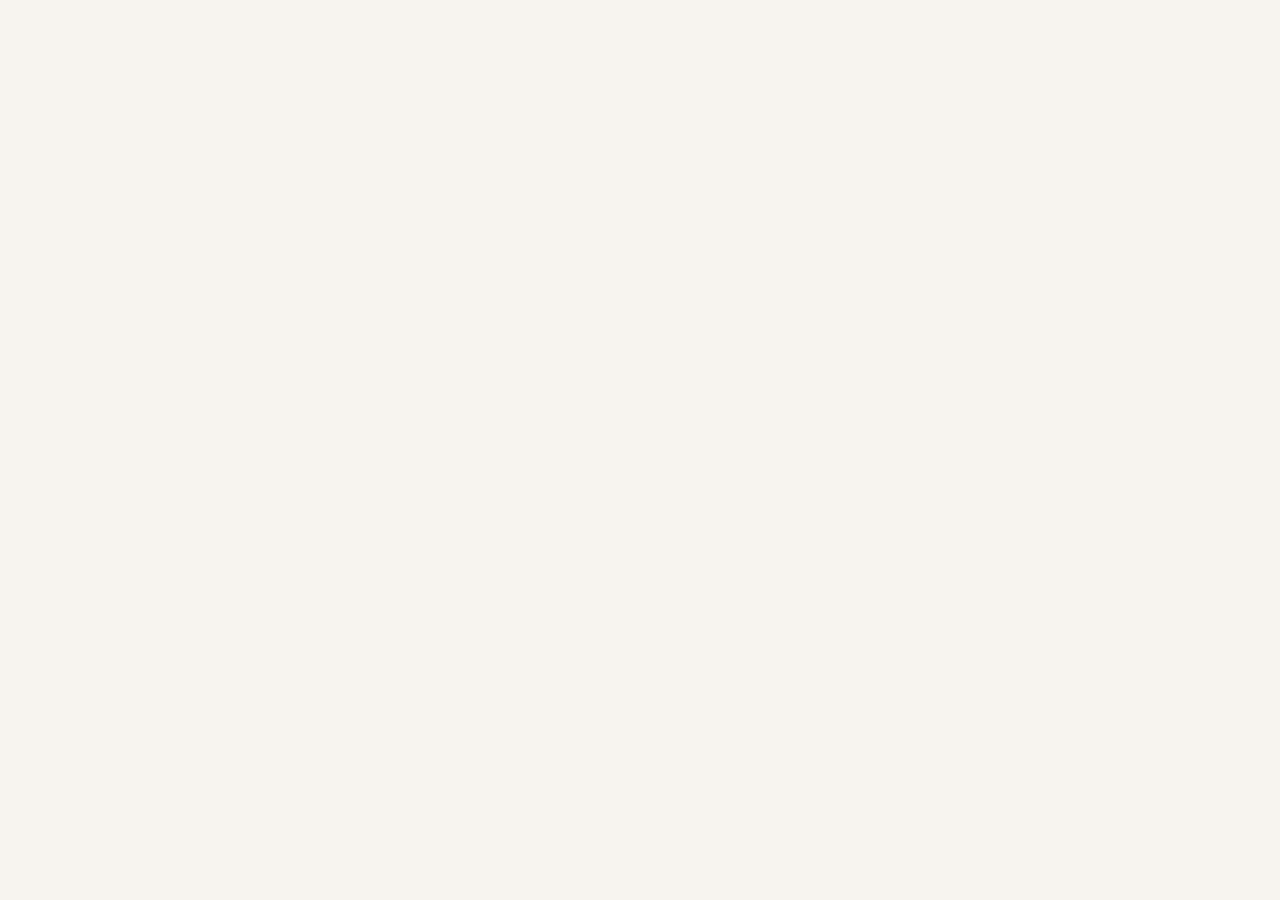
==== index.html @ 65a59cef "Add files via upload" ====
<!DOCTYPE html>
<html lang="en">
<head>
  <meta charset="UTF-8" />
  <meta name="viewport" content="width=device-width, initial-scale=1.0, viewport-fit=cover" />
  <meta name="theme-color" content="#500000" />
  <meta name="mobile-web-app-capable" content="yes" />
  <meta name="apple-mobile-web-app-capable" content="yes" />
  <meta name="apple-mobile-web-app-status-bar-style" content="black-translucent" />
  <meta name="apple-mobile-web-app-title" content="CFB Pickems" />
  <meta name="description" content="Private college football pick'em league tracker" />
  <title>CFB Pickems</title>
  <!-- Stop browsers from serving a stale HTML shell from disk cache. -->
  <meta http-equiv="Cache-Control" content="no-cache, no-store, must-revalidate" />
  <meta http-equiv="Pragma" content="no-cache" />
  <meta http-equiv="Expires" content="0" />
  <link rel="manifest" href="manifest.json" />
  <link rel="apple-touch-icon" href="icons/icon-192.png" />
  <link rel="icon" type="image/svg+xml" href="favicon.svg" />
  <link rel="icon" type="image/x-icon" href="favicon.ico" />
  <link rel="stylesheet" href="css/styles.css?v=15-3" />
  <style>
    /* v14.1: Hide app shell until JS is ready so users don't see a flash of the
       maroon header before the PIN gate / dashboard renders. JS removes the
       `cfbp-booting` class on body once layout is decided. */
    body.cfbp-booting .page-wrapper { visibility: hidden; }
  </style>
</head>
<body class="cfbp-booting">

<!-- Inline theme bootstrap — runs before the module loads so users on a non-default
     theme don't see a flash of the Aggie palette. Reads settings.theme directly. -->
<script>
  (function () {
    try {
      var s = JSON.parse(localStorage.getItem('cfbp_settings') || '{}');
      var key = (s && s.theme) || 'aggie';
      document.body.classList.add('theme-' + key);
    } catch (e) { /* fall back to default styles */ }
  })();
</script>

<div class="page-wrapper">

  <header class="app-header">
    <div class="app-header-inner">
      <div class="app-logo">
        <div class="app-logo-icon">🏈</div>
        <div class="app-logo-text">CFB <span>Pickems</span></div>
      </div>
      <div class="header-right">
        <span id="sync-badge" class="sync-badge"></span>
        <div id="tz-toggle" class="tz-toggle"></div>
        <div id="theme-toggle" class="theme-toggle-slot"></div>
        <div class="header-meta" id="header-meta"><strong>Loading…</strong></div>
      </div>
    </div>
  </header>

  <main class="main-content">
    <!-- Default tab is DASHBOARD (per Phase I requirements UN-27).
         Other sections are inactive until navigated. -->
    <section class="page-section" id="page-picks">
      <div class="loading-state"><div class="spinner"></div><p>Loading…</p></div>
    </section>
    <section class="page-section active" id="page-dashboard">
      <div class="loading-state"><div class="spinner"></div><p>Loading…</p></div>
    </section>
    <section class="page-section" id="page-leaderboard">
      <div class="loading-state"><div class="spinner"></div><p>Loading…</p></div>
    </section>
    <section class="page-section" id="page-commissioner">
      <div class="loading-state"><div class="spinner"></div><p>Loading…</p></div>
    </section>
    <section class="page-section" id="page-rules">
      <div class="loading-state"><div class="spinner"></div><p>Loading…</p></div>
    </section>
  </main>

  <nav class="bottom-nav">
    <button class="nav-item" data-tab="picks">
      <span class="nav-icon">🏈</span><span>Picks</span>
    </button>
    <button class="nav-item active" data-tab="dashboard">
      <span class="nav-icon">📊</span><span>Dashboard</span>
    </button>
    <button class="nav-item" data-tab="leaderboard">
      <span class="nav-icon">🏆</span><span>Standings</span>
    </button>
    <button class="nav-item" data-tab="rules">
      <span class="nav-icon">📋</span><span>Rules</span>
    </button>
    <button class="nav-item" data-tab="commissioner">
      <span class="nav-icon">⚙️</span><span>Comm.</span>
    </button>
  </nav>

</div>

<div id="toast-container"></div>

<!-- Cache-bust the main entry script so a stale browser cache can't serve v9 app.js. -->
<script type="module" src="js/app.js?v=15-3"></script>
<script>
  // Service worker registration + auto-update.
  // When a new SW takes over (e.g. v10 replacing v9), force a one-time reload
  // so the user sees the new code instead of the cached v9 shell.
  if ('serviceWorker' in navigator) {
    window.addEventListener('load', () => {
      navigator.serviceWorker.register('service-worker.js?v=15-3')
        .then(reg => {
          console.log('[SW] registered:', reg.scope);
          // If there's already a waiting worker, tell it to activate now.
          if (reg.waiting) reg.waiting.postMessage({ type: 'SKIP_WAITING' });
          // Watch for new installations and tell them to take over.
          reg.addEventListener('updatefound', () => {
            const newSW = reg.installing;
            if (!newSW) return;
            newSW.addEventListener('statechange', () => {
              if (newSW.state === 'installed' && navigator.serviceWorker.controller) {
                newSW.postMessage({ type: 'SKIP_WAITING' });
              }
            });
          });
        })
        .catch(e => console.warn('[SW] failed', e));

      // When a new SW takes control mid-session, reload exactly once.
      let reloaded = false;
      navigator.serviceWorker.addEventListener('controllerchange', () => {
        if (reloaded) return;
        reloaded = true;
        window.location.reload();
      });
    });
  }
</script>
</body>
</html>
---- css/styles.css ----
/* CFB Pickems — Aggie Maroon v5 · Oswald + Inter */
@import url('https://fonts.googleapis.com/css2?family=Oswald:wght@400;500;600;700&family=Inter:wght@300;400;500;600;700&display=swap');

:root {
  --maroon:#500000;--maroon-mid:#6B0000;--maroon-light:#8C1515;
  --maroon-pale:#FAF0F0;--maroon-tint:#F3E0E0;
  --gold:#C09B3A;--gold-light:#E8C96A;--gold-pale:#FDF8EC;
  --bg:#F7F4EF;--bg-card:#FFFFFF;--bg-card-alt:#FAFAF8;--bg-input:#F5F2EE;
  --border:#E4DDD5;--border-strong:#CCC0B0;
  --text-primary:#1C1410;--text-secondary:#5C4E43;--text-muted:#9A8A7A;
  --win:#1A7A3F;--win-bg:#EBF7F0;
  --loss:#B91C1C;--loss-bg:#FEF2F2;
  --nd:#7A6A5A;--nd-bg:#F5F0EA;
  --push:#C09B3A;--push-bg:#FDF8EC;
  --live:#DC2626;--live-bg:#FEF2F2;
  --nav-height:60px;--card-radius:14px;--btn-radius:10px;
  --gap:12px;--page-pad:16px;--max-width:740px;
  --shadow-card:0 1px 4px rgba(80,0,0,.05),0 4px 16px rgba(80,0,0,.06);
  --shadow-btn:0 2px 8px rgba(80,0,0,.18);--transition:.16s ease;
}

/* ── v13: Per-player THEMES ──────────────────────────────────────────────────
   Each theme overrides only the brand color variables. Fonts, layout,
   win/loss/live semantics stay constant so the app reads the same everywhere.
   Themes are applied by adding `theme-<key>` to <body>. Default (no class) =
   the Aggie Maroon palette above. */

body.theme-aggie { /* explicit no-op — same as default */ }

body.theme-sooner {
  --maroon:#841617;--maroon-mid:#9C1F20;--maroon-light:#B83A3B;
  --maroon-pale:#FDF1F1;--maroon-tint:#F5DCDC;
  --gold:#FDF9D8;--gold-light:#FFFCE6;--gold-pale:#FFFEF5;
  --shadow-card:0 1px 4px rgba(132,22,23,.05),0 4px 16px rgba(132,22,23,.06);
  --shadow-btn:0 2px 8px rgba(132,22,23,.18);
}
body.theme-trojan {
  --maroon:#990000;--maroon-mid:#B30000;--maroon-light:#D62828;
  --maroon-pale:#FDEFEF;--maroon-tint:#F8D8D8;
  --gold:#FFCC00;--gold-light:#FFDB4D;--gold-pale:#FFF7D6;
  --shadow-card:0 1px 4px rgba(153,0,0,.05),0 4px 16px rgba(153,0,0,.06);
  --shadow-btn:0 2px 8px rgba(153,0,0,.18);
}
body.theme-irish {
  --maroon:#0C2340;--maroon-mid:#163255;--maroon-light:#23477A;
  --maroon-pale:#EEF2F8;--maroon-tint:#D8E2F0;
  --gold:#C99700;--gold-light:#E0B12E;--gold-pale:#FBF3D8;
  --shadow-card:0 1px 4px rgba(12,35,64,.06),0 4px 16px rgba(12,35,64,.08);
  --shadow-btn:0 2px 8px rgba(12,35,64,.22);
}
body.theme-boilermaker {
  --maroon:#1C1410;--maroon-mid:#2A1F18;--maroon-light:#3F2F22;
  --maroon-pale:#F3EFEA;--maroon-tint:#E0D6CB;
  --gold:#CEB888;--gold-light:#E0CFA8;--gold-pale:#F8F2E2;
  --shadow-card:0 1px 4px rgba(28,20,16,.07),0 4px 16px rgba(28,20,16,.09);
  --shadow-btn:0 2px 8px rgba(28,20,16,.22);
}
body.theme-razorback {
  --maroon:#9D2235;--maroon-mid:#B22842;--maroon-light:#C84057;
  --maroon-pale:#FDEFF1;--maroon-tint:#F6D6DC;
  --gold:#FFFFFF;--gold-light:#F5F5F5;--gold-pale:#FAFAFA;
  --shadow-card:0 1px 4px rgba(157,34,53,.05),0 4px 16px rgba(157,34,53,.07);
  --shadow-btn:0 2px 8px rgba(157,34,53,.2);
}
body.theme-neutral {
  --maroon:#334155;--maroon-mid:#475569;--maroon-light:#64748B;
  --maroon-pale:#F1F5F9;--maroon-tint:#E2E8F0;
  --gold:#0891B2;--gold-light:#22D3EE;--gold-pale:#ECFEFF;
  --bg:#F8FAFC;--bg-card:#FFFFFF;--bg-card-alt:#F1F5F9;--bg-input:#F1F5F9;
  --border:#E2E8F0;--border-strong:#CBD5E1;
  --shadow-card:0 1px 4px rgba(51,65,85,.05),0 4px 16px rgba(51,65,85,.07);
  --shadow-btn:0 2px 8px rgba(51,65,85,.2);
}
*,*::before,*::after{box-sizing:border-box;margin:0;padding:0}
html{height:100%;font-size:16px;-webkit-text-size-adjust:100%;scroll-behavior:smooth}
body{min-height:100%;background:var(--bg);color:var(--text-primary);font-family:'Inter',system-ui,sans-serif;font-size:15px;line-height:1.55;-webkit-font-smoothing:antialiased;overflow-x:hidden}
h1,h2,h3,h4,.font-display{font-family:'Oswald',sans-serif;font-weight:600;letter-spacing:.02em;line-height:1.2}
h1{font-size:2rem}h2{font-size:1.4rem}h3{font-size:1.1rem}
h4{font-size:.9rem;text-transform:uppercase;letter-spacing:.08em}
.text-maroon{color:var(--maroon)}.text-muted{color:var(--text-muted);font-size:.85rem}
.text-secondary{color:var(--text-secondary)}.text-sm{font-size:.875rem}
.text-xs{font-size:.75rem}.text-center{text-align:center}.ml-sm{margin-left:6px}
.page-wrapper{min-height:100vh;display:flex;flex-direction:column}
.main-content{flex:1;max-width:var(--max-width);margin:0 auto;width:100%;padding:0 var(--page-pad) calc(var(--nav-height)+20px)}
.page-section{display:none}.page-section.active{display:block}
.section-header{padding:20px 0 12px;border-bottom:2px solid var(--maroon-tint);margin-bottom:16px}
.section-header h2{color:var(--maroon)}.section-header .subtitle{color:var(--text-muted);font-size:.875rem;margin-top:2px}
/* Header */
.app-header{background:var(--maroon);border-bottom:3px solid var(--gold);position:sticky;top:0;z-index:100;box-shadow:0 2px 12px rgba(80,0,0,.25)}
.app-header-inner{max-width:var(--max-width);margin:0 auto;padding:12px var(--page-pad);display:flex;align-items:center;justify-content:space-between;gap:12px}
.app-logo{display:flex;align-items:center;gap:10px}
.app-logo-icon{width:36px;height:36px;background:var(--gold);border-radius:8px;display:flex;align-items:center;justify-content:center;font-size:20px}
.app-logo-text{font-family:'Oswald',sans-serif;font-size:1.3rem;font-weight:700;color:#fff;letter-spacing:.06em}
.app-logo-text span{color:var(--gold-light)}
.header-meta{text-align:right;font-size:.75rem;color:rgba(255,255,255,.75);line-height:1.4}
.header-meta strong{color:#fff;display:block;font-size:.82rem;font-family:'Oswald',sans-serif}
/* Nav */
.bottom-nav{position:fixed;bottom:0;left:0;right:0;height:var(--nav-height);background:#fff;border-top:1px solid var(--border);display:flex;z-index:100;box-shadow:0 -2px 12px rgba(0,0,0,.06);padding-bottom:env(safe-area-inset-bottom,0px)}
.nav-item{flex:1;display:flex;flex-direction:column;align-items:center;justify-content:center;gap:3px;cursor:pointer;color:var(--text-muted);font-size:.62rem;font-family:'Inter',sans-serif;font-weight:600;letter-spacing:.04em;text-transform:uppercase;transition:color var(--transition);border:none;background:none;padding:6px 4px;min-height:44px;-webkit-tap-highlight-color:transparent}
.nav-item .nav-icon{font-size:1.25rem;line-height:1}
.nav-item.active,.nav-item:active{color:var(--maroon)}
/* Cards */
.card{background:var(--bg-card);border:1px solid var(--border);border-radius:var(--card-radius);padding:16px;box-shadow:var(--shadow-card)}
.card+.card{margin-top:var(--gap)}
.card-header{display:flex;align-items:center;justify-content:space-between;margin-bottom:12px}
.card-title{font-family:'Oswald',sans-serif;font-size:.8rem;font-weight:600;text-transform:uppercase;letter-spacing:.08em;color:var(--text-muted)}
/* Game card */
.game-card{background:var(--bg-card);border:1px solid var(--border);border-radius:var(--card-radius);overflow:hidden;margin-bottom:var(--gap);box-shadow:var(--shadow-card)}
.game-card.alma-mater{border-color:var(--maroon-light)}
.game-card.alma-mater .game-card-header{background:var(--maroon-pale)}
.game-card-header{display:flex;align-items:center;justify-content:space-between;padding:8px 14px;background:var(--bg-card-alt);border-bottom:1px solid var(--border)}
.game-card-body{padding:14px}
.time-window-label{font-family:'Oswald',sans-serif;font-size:.75rem;font-weight:600;text-transform:uppercase;letter-spacing:.08em;color:var(--text-muted);margin:16px 0 8px}
/* Matchup */
.matchup{display:grid;grid-template-columns:1fr auto 1fr;align-items:center;gap:12px;margin-bottom:10px}
/* Center team names so the @ separator is the visual anchor — easier to tap
   on mobile, and looks balanced. Previously names hugged the outer edges
   which felt off-center and could push longer names to ellipsis. */
.team{display:flex;flex-direction:column;gap:2px;text-align:center;min-width:0}
.team-rank{font-size:.7rem;color:var(--gold);font-weight:700;font-family:'Oswald',sans-serif}
.team-name{font-family:'Oswald',sans-serif;font-size:1.05rem;font-weight:600;color:var(--text-primary);line-height:1.2}
.team-conf{font-size:.7rem;color:var(--text-muted)}
.vs-divider{font-family:'Oswald',sans-serif;font-size:.85rem;color:var(--text-muted);font-weight:500}
.spread-row{display:flex;align-items:center;justify-content:center;gap:8px;font-size:.8rem;border-top:1px solid var(--border);padding-top:10px}
.spread-badge{background:var(--maroon-pale);color:var(--maroon);font-weight:700;font-family:'Oswald',sans-serif;font-size:.85rem;padding:2px 10px;border-radius:20px;border:1px solid var(--maroon-tint)}
.spread-badge-sm{background:var(--maroon-pale);color:var(--maroon);font-size:.7rem;font-weight:700;font-family:'Oswald',sans-serif;padding:1px 7px;border-radius:20px;border:1px solid var(--maroon-tint);white-space:nowrap}
.alma-mater-badge{font-size:.7rem;font-weight:600;color:var(--maroon);background:var(--maroon-tint);padding:2px 8px;border-radius:20px;border:1px solid rgba(80,0,0,.2)}
.ats-row{display:flex;gap:16px;justify-content:center;font-size:.78rem;padding:6px 0;border-top:1px dashed var(--border);margin-top:6px}
.live-score{display:grid;grid-template-columns:1fr auto 1fr;align-items:center;text-align:center;padding:8px 0;border-top:1px solid var(--border);margin-top:8px}
.score-num{font-family:'Oswald',sans-serif;font-size:1.5rem;font-weight:700;color:var(--text-primary)}
.score-leading{color:var(--maroon)}
.score-status{font-size:.72rem;color:var(--live);font-weight:700;animation:pulse 1.5s infinite}
@keyframes pulse{0%,100%{opacity:1}50%{opacity:.5}}
/* Time chips */
.time-chip{display:inline-flex;align-items:center;gap:4px;font-size:.7rem;font-weight:600;font-family:'Oswald',sans-serif;padding:2px 8px;border-radius:20px;text-transform:uppercase;letter-spacing:.04em}
.time-morning{background:#FEF9EC;color:#9A6B00;border:1px solid #F0DC8A}
.time-afternoon{background:#FEF3EC;color:#9A4A00;border:1px solid #F0C09A}
.time-evening{background:#EEF0FE;color:#3A4A9A;border:1px solid #AABAF0}
.time-late{background:#F4EEFE;color:#6A3A9A;border:1px solid #CAABF0}
/* Data source mode badges */
.source-mode-badge{display:inline-flex;align-items:center;font-size:.65rem;font-weight:700;padding:2px 7px;border-radius:20px;font-family:'Oswald',sans-serif;text-transform:uppercase;letter-spacing:.04em;margin-left:4px}
.mode-demo{background:#F4EEFE;color:#6A3A9A;border:1px solid #CAABF0}
.mode-espn_live{background:var(--win-bg);color:var(--win);border:1px solid rgba(26,122,63,.3)}
.mode-espn_historical{background:#EEF0FE;color:#3A4A9A;border:1px solid #AABAF0}
.mode-manual{background:var(--bg-input);color:var(--text-muted);border:1px solid var(--border)}
/* Data quality badges */
.dq-badge{display:inline-flex;align-items:center;font-size:.65rem;font-weight:600;padding:1px 6px;border-radius:20px;font-family:'Oswald',sans-serif}
.dq-espn-live{background:var(--win-bg);color:var(--win);border:1px solid rgba(26,122,63,.3)}
.dq-espn-hist{background:#EEF0FE;color:#3A4A9A;border:1px solid #AABAF0}
.dq-demo{background:#F4EEFE;color:#6A3A9A;border:1px solid #CAABF0}
.dq-partial{background:var(--push-bg);color:var(--push);border:1px solid rgba(192,155,58,.3)}
.dq-unavailable{background:var(--loss-bg);color:var(--loss);border:1px solid rgba(185,28,28,.3)}
/* Pick buttons */
.pick-buttons{display:grid;grid-template-columns:1fr 1fr;gap:8px;margin-top:12px}
.pick-btn{padding:14px 10px;border-radius:var(--btn-radius);border:2px solid var(--border);background:var(--bg-card-alt);color:var(--text-secondary);font-family:'Oswald',sans-serif;font-size:.92rem;font-weight:600;cursor:pointer;transition:all var(--transition);text-align:center;line-height:1.25;min-height:56px;-webkit-tap-highlight-color:transparent;word-break:break-word}
.pick-btn:active:not(:disabled){transform:scale(.97)}
.pick-btn.selected{border-color:var(--maroon);background:var(--maroon-pale);color:var(--maroon)}
.pick-btn.locked-win{border-color:var(--win);background:var(--win-bg);color:var(--win)}
.pick-btn.locked-loss{border-color:var(--loss);background:var(--loss-bg);color:var(--loss)}
.pick-btn.locked-nd{border-color:var(--nd);background:var(--nd-bg);color:var(--nd)}
.pick-btn:disabled{cursor:not-allowed;opacity:.55}
/* Buttons */
.btn{display:inline-flex;align-items:center;justify-content:center;gap:6px;padding:11px 20px;border-radius:var(--btn-radius);border:none;font-family:'Oswald',sans-serif;font-size:1rem;font-weight:600;letter-spacing:.03em;cursor:pointer;transition:all var(--transition);min-height:46px;-webkit-tap-highlight-color:transparent;text-transform:uppercase}
.btn:active:not(:disabled){transform:scale(.97)}.btn:disabled{opacity:.5;cursor:not-allowed}
.btn-primary{background:var(--maroon);color:#fff;box-shadow:var(--shadow-btn)}.btn-primary:hover{background:var(--maroon-mid)}
.btn-secondary{background:var(--bg-input);color:var(--text-secondary);border:1px solid var(--border)}.btn-secondary:hover{background:var(--border)}
.btn-danger{background:var(--loss-bg);color:var(--loss);border:1px solid rgba(185,28,28,.25)}
.btn-ghost{background:transparent;color:var(--text-secondary);border:1px solid var(--border)}.btn-ghost:hover{border-color:var(--maroon);color:var(--maroon)}
.btn-win{background:var(--win-bg);color:var(--win);border:1px solid rgba(26,122,63,.25)}
.btn-sm{padding:7px 14px;font-size:.78rem;min-height:34px}.btn-block{width:100%}
/* Badges */
.badge{display:inline-flex;align-items:center;gap:4px;padding:3px 9px;border-radius:20px;font-size:.68rem;font-weight:700;font-family:'Oswald',sans-serif;text-transform:uppercase;letter-spacing:.05em}
.badge-draft{background:#F5F3EE;color:var(--text-muted);border:1px solid var(--border)}
.badge-open{background:var(--win-bg);color:var(--win);border:1px solid rgba(26,122,63,.3)}
.badge-locked{background:var(--maroon-pale);color:var(--maroon);border:1px solid var(--maroon-tint)}
.badge-live{background:var(--live-bg);color:var(--live);border:1px solid rgba(220,38,38,.3);animation:pulse 1.5s infinite}
.badge-final{background:var(--bg-input);color:var(--text-muted);border:1px solid var(--border)}
.badge-win{background:var(--win-bg);color:var(--win);border:1px solid rgba(26,122,63,.3)}
.badge-loss{background:var(--loss-bg);color:var(--loss);border:1px solid rgba(185,28,28,.3)}
.badge-nd{background:var(--nd-bg);color:var(--nd);border:1px solid rgba(122,106,90,.3)}
.result-win{color:var(--win)}.result-loss{color:var(--loss)}.result-push{color:var(--push)}
.result-nd{color:var(--nd)}.result-live{color:var(--live)}.result-pending{color:var(--text-muted)}
/* Forms */
.form-group{margin-bottom:16px}
.form-label{display:block;font-size:.78rem;font-weight:600;text-transform:uppercase;letter-spacing:.07em;color:var(--text-muted);margin-bottom:6px;font-family:'Oswald',sans-serif}
.form-input,.form-select,.form-textarea{width:100%;background:var(--bg-input);border:1.5px solid var(--border);border-radius:var(--btn-radius);color:var(--text-primary);font-family:'Inter',sans-serif;font-size:.95rem;padding:11px 14px;transition:border-color var(--transition);-webkit-appearance:none;min-height:46px}
.form-input:focus,.form-select:focus,.form-textarea:focus{outline:none;border-color:var(--maroon);box-shadow:0 0 0 3px rgba(80,0,0,.08)}
.form-textarea{min-height:100px;resize:vertical}
.form-select{background-image:url("data:image/svg+xml,%3Csvg xmlns='http://www.w3.org/2000/svg' width='12' height='8' viewBox='0 0 12 8'%3E%3Cpath d='M1 1l5 5 5-5' stroke='%239A8A7A' stroke-width='2' fill='none'/%3E%3C/svg%3E");background-repeat:no-repeat;background-position:right 14px center;padding-right:36px;cursor:pointer}
.form-select option{background:var(--bg-card)}
/* Player selector */
.player-grid{display:grid;grid-template-columns:repeat(auto-fill,minmax(120px,1fr));gap:10px;margin-top:12px}
.player-tile{background:var(--bg-card-alt);border:2px solid var(--border);border-radius:var(--card-radius);padding:14px 10px;text-align:center;cursor:pointer;transition:all var(--transition);min-height:88px;display:flex;flex-direction:column;align-items:center;justify-content:center;gap:5px;-webkit-tap-highlight-color:transparent}
.player-tile:active{transform:scale(.96)}.player-tile.selected,.player-tile:hover{border-color:var(--maroon);background:var(--maroon-pale)}
.player-avatar{width:40px;height:40px;background:var(--maroon-tint);border-radius:50%;display:flex;align-items:center;justify-content:center;font-family:'Oswald',sans-serif;font-size:1.1rem;font-weight:700;color:var(--maroon)}
.player-tile.selected .player-avatar,.player-tile:hover .player-avatar{background:var(--maroon);color:#fff}
.player-tile-name{font-family:'Oswald',sans-serif;font-size:.95rem;font-weight:600;color:var(--text-primary)}
.player-tile-nick{font-size:.72rem;color:var(--maroon);font-style:italic}.player-tile-done{font-size:.65rem;color:var(--win);font-weight:700}
/* Week banner */
.week-banner{background:var(--maroon-pale);border:1px solid var(--maroon-tint);border-left:4px solid var(--maroon);border-radius:var(--card-radius);padding:14px 16px;margin-bottom:16px;display:flex;align-items:flex-start;gap:12px}
.week-banner-icon{font-size:1.4rem;flex-shrink:0}.week-banner-body{flex:1;min-width:0}
.week-banner-title{font-family:'Oswald',sans-serif;font-size:1rem;font-weight:600;color:var(--maroon);margin-bottom:4px}
.week-banner-blurb{font-size:.875rem;color:var(--text-secondary);line-height:1.45;font-style:italic}
/* Week status card (locked week) */
.week-status-card{background:var(--bg-card);border:1px solid var(--border);border-radius:var(--card-radius);padding:20px;display:flex;align-items:flex-start;gap:14px;box-shadow:var(--shadow-card)}
.week-status-icon{font-size:2rem;flex-shrink:0;line-height:1}.week-status-body{flex:1}
.week-status-title{font-family:'Oswald',sans-serif;font-size:1rem;font-weight:600;color:var(--text-primary);margin-bottom:4px}
.week-status-msg{font-size:.9rem;color:var(--text-secondary);line-height:1.4}
/* Tiebreaker */
.tiebreaker-card{background:var(--gold-pale);border:1px solid rgba(192,155,58,.3);border-left:4px solid var(--gold);border-radius:var(--card-radius);padding:16px;margin:16px 0}
.tiebreaker-label{font-family:'Oswald',sans-serif;font-size:.78rem;font-weight:700;text-transform:uppercase;letter-spacing:.08em;color:var(--gold);margin-bottom:6px}
.tiebreaker-question{font-size:.95rem;color:var(--text-primary);font-weight:500;line-height:1.4}
.tiebreaker-submitted{display:flex;align-items:center;justify-content:space-between;gap:12px;padding:12px 16px}
.tiebreaker-value{font-family:'Oswald',sans-serif;font-size:1.6rem;font-weight:700;color:var(--maroon)}
.tiebreaker-dashboard{margin-bottom:12px}.tb-actual{font-family:'Oswald',sans-serif;font-size:1rem;font-weight:600;color:var(--win);margin-top:4px}
/* Info / error / warning boxes */
.info-box{background:var(--bg-card-alt);border:1px solid var(--border);border-radius:var(--btn-radius);padding:12px 16px;font-size:.875rem;color:var(--text-secondary);line-height:1.5}
.error-box{background:var(--loss-bg);border:1px solid rgba(185,28,28,.3);border-radius:var(--btn-radius);padding:12px 14px;font-size:.875rem;color:var(--loss);line-height:1.5}
.warning-box{background:var(--push-bg);border:1px solid rgba(192,155,58,.3);border-radius:var(--btn-radius);padding:10px 14px;font-size:.85rem;color:#7A6000;line-height:1.4}
/* ESPN URL box */
.api-url-box{background:var(--bg-input);border:1px solid var(--border);border-radius:var(--btn-radius);padding:12px 14px}
.api-url-label{font-size:.75rem;font-weight:600;color:var(--text-muted);font-family:'Oswald',sans-serif;text-transform:uppercase;letter-spacing:.06em;display:block;margin-bottom:4px}
.api-url-code{display:block;font-family:monospace;font-size:.75rem;color:var(--maroon);word-break:break-all;line-height:1.5;background:var(--maroon-pale);padding:6px 8px;border-radius:6px;margin-top:4px}
/* Data proof */
.proof-grid{display:grid;grid-template-columns:repeat(auto-fill,minmax(200px,1fr));gap:10px;margin-bottom:8px}
.proof-item{display:flex;flex-direction:column;gap:3px}
.proof-label{font-size:.72rem;font-weight:600;color:var(--text-muted);text-transform:uppercase;letter-spacing:.06em;font-family:'Oswald',sans-serif}
.proof-value{font-size:.9rem;font-weight:600;color:var(--text-primary)}
.proof-code{font-family:monospace;font-size:.72rem;color:var(--maroon);word-break:break-all;line-height:1.4}
.proof-good{color:var(--win)}.proof-bad{color:var(--loss)}.proof-warn{color:var(--push)}
.proof-list{padding-left:18px;margin-top:6px}.proof-list li{font-size:.82rem;color:var(--text-secondary);margin-bottom:3px}
.proof-ids{display:flex;flex-wrap:wrap;gap:4px;margin-top:4px}
.id-chip{background:var(--maroon-pale);color:var(--maroon);font-family:monospace;font-size:.7rem;padding:2px 6px;border-radius:6px;border:1px solid var(--maroon-tint)}
/* Submit bar */
.submit-bar{position:sticky;bottom:calc(var(--nav-height)+8px);background:#fff;border:1.5px solid var(--border);border-radius:var(--card-radius);padding:12px 16px;display:flex;align-items:center;justify-content:space-between;gap:12px;box-shadow:0 -4px 20px rgba(0,0,0,.1);z-index:50;margin-top:12px}
.submit-progress{font-size:.875rem;color:var(--text-secondary)}
.submit-progress strong{font-family:'Oswald',sans-serif;font-size:1.15rem;color:var(--maroon)}
/* Leaderboard */
.leaderboard-table{width:100%;border-collapse:collapse}
.leaderboard-table th{font-size:.7rem;text-transform:uppercase;letter-spacing:.08em;color:var(--text-muted);font-weight:600;font-family:'Oswald',sans-serif;padding:6px 10px;text-align:left;border-bottom:2px solid var(--border)}
.leaderboard-table td{padding:12px 10px;border-bottom:1px solid var(--border);font-size:.9rem;vertical-align:middle}
.leaderboard-table tr:last-child td{border-bottom:none}.leaderboard-table tr:hover td{background:var(--bg-card-alt)}
.rank-cell{font-family:'Oswald',sans-serif;font-size:1.1rem;font-weight:700;color:var(--text-muted);width:36px}
.rank-1{color:var(--gold)}.rank-2{color:#9A9A9A}.rank-3{color:#9A6040}
.player-name-cell{font-weight:600;color:var(--text-primary)}
.points-cell{font-family:'Oswald',sans-serif;font-size:1.1rem;font-weight:700;color:var(--maroon);text-align:right}
.winner-row td{background:rgba(192,155,58,.06)}.loser-row td{background:rgba(185,28,28,.04)}
/* Dashboard table */
.dashboard-scroll{overflow-x:auto;-webkit-overflow-scrolling:touch;border-radius:var(--card-radius);border:1px solid var(--border)}
.dashboard-table{width:100%;border-collapse:collapse;min-width:420px}
.dashboard-table th{background:var(--maroon);color:#fff;padding:10px 12px;font-size:.72rem;text-transform:uppercase;letter-spacing:.06em;font-weight:600;font-family:'Oswald',sans-serif;white-space:nowrap}
.dashboard-table th.player-col{color:var(--gold-light)}.player-col-name{display:block}.pts-label{font-size:.62rem;color:var(--gold-light);display:block;opacity:.85;font-weight:500;margin-top:2px;letter-spacing:.04em}
.dashboard-table td{padding:10px 12px;border-bottom:1px solid var(--border);font-size:.85rem;vertical-align:middle}
.dashboard-table tr:last-child td{border-bottom:none}.dashboard-table tr:nth-child(even) td{background:var(--bg-card-alt)}
.game-info-cell{min-width:180px}.game-info-matchup{font-size:.82rem;font-weight:600;font-family:'Oswald',sans-serif;color:var(--text-primary);line-height:1.3}
.game-info-meta{display:flex;gap:6px;align-items:center;margin-top:4px;flex-wrap:wrap}
.pick-cell{text-align:center;font-weight:600;font-size:.78rem;white-space:nowrap;font-family:'Oswald',sans-serif}
.pick-cell.result-win{background:rgba(26,122,63,.1)}.pick-cell.result-loss{background:rgba(185,28,28,.08)}
.pick-cell.result-nd{background:rgba(122,106,90,.08)}.pick-cell.result-live{background:rgba(220,38,38,.06)}
/* Commissioner */
.admin-section{margin-bottom:24px}
.admin-section-title{font-family:'Oswald',sans-serif;font-size:.78rem;font-weight:600;text-transform:uppercase;letter-spacing:.1em;color:var(--maroon);margin-bottom:10px;padding-bottom:6px;border-bottom:2px solid var(--maroon-tint)}
.game-admin-card{background:var(--bg-card);border:1px solid var(--border);border-radius:var(--card-radius);padding:12px 14px;margin-bottom:10px;box-shadow:var(--shadow-card)}
.game-admin-header{display:flex;align-items:center;justify-content:space-between;gap:12px;margin-bottom:8px}
.game-admin-matchup{font-family:'Oswald',sans-serif;font-size:.95rem;font-weight:600;flex:1;color:var(--text-primary)}
.game-admin-meta{font-size:.78rem;color:var(--text-muted);display:flex;gap:10px;flex-wrap:wrap}
.candidate-reason{font-size:.7rem;color:var(--maroon);background:var(--maroon-pale);border:1px solid var(--maroon-tint);border-radius:20px;padding:2px 8px;display:inline-flex;align-items:center}
.player-admin-row{display:flex;align-items:center;justify-content:space-between;gap:12px;padding:10px 0;border-bottom:1px solid var(--border)}
.player-admin-row:last-of-type{border-bottom:none}
.player-admin-info{display:flex;align-items:center;gap:10px}
.player-admin-avatar{width:34px;height:34px;background:var(--maroon-tint);border-radius:50%;display:flex;align-items:center;justify-content:center;font-family:'Oswald',sans-serif;font-size:1rem;font-weight:700;color:var(--maroon);flex-shrink:0}
.player-admin-avatar.inactive{background:var(--bg-input);color:var(--text-muted)}
/* Refresh */
.refresh-bar{display:flex;align-items:center;justify-content:space-between;font-size:.75rem;color:var(--text-muted);padding:8px 0;margin-bottom:8px}
.refresh-btn-mini{background:none;border:1px solid var(--border);color:var(--text-muted);cursor:pointer;font-size:.75rem;padding:4px 10px;border-radius:6px;display:flex;align-items:center;gap:4px;transition:all var(--transition)}
.refresh-btn-mini:hover{border-color:var(--maroon);color:var(--maroon)}
/* Toast */
#toast-container{position:fixed;top:76px;right:16px;left:16px;z-index:1000;display:flex;flex-direction:column;gap:8px;pointer-events:none;max-width:420px;margin:0 auto}
.toast{background:#fff;border:1.5px solid var(--border);border-radius:var(--card-radius);padding:12px 16px;display:flex;align-items:center;gap:10px;box-shadow:0 4px 20px rgba(0,0,0,.12);animation:toast-in .25s ease;pointer-events:all;font-size:.9rem;color:var(--text-primary)}
.toast.success{border-color:var(--win)}.toast.error{border-color:var(--loss)}.toast.warning{border-color:var(--gold)}
@keyframes toast-in{from{opacity:0;transform:translateY(-12px)}to{opacity:1;transform:translateY(0)}}
/* Modal */
.modal-overlay{position:fixed;inset:0;background:rgba(0,0,0,.45);z-index:200;display:flex;align-items:flex-end;justify-content:center}
.modal-overlay.centered{align-items:center;padding:16px}
.modal{background:#fff;border:1px solid var(--border);border-radius:var(--card-radius) var(--card-radius) 0 0;padding:24px var(--page-pad);width:100%;max-width:var(--max-width);max-height:90vh;overflow-y:auto;animation:modal-up .25s ease}
.modal-overlay.centered .modal{border-radius:var(--card-radius);max-height:85vh}
@keyframes modal-up{from{transform:translateY(30px);opacity:0}to{transform:translateY(0);opacity:1}}
.modal-header{display:flex;align-items:center;justify-content:space-between;margin-bottom:20px}
.modal-close{background:var(--bg-input);border:none;border-radius:50%;width:32px;height:32px;cursor:pointer;color:var(--text-secondary);font-size:1rem;display:flex;align-items:center;justify-content:center}
/* Empty / loading */
.empty-state{text-align:center;padding:48px 24px;color:var(--text-muted)}
.empty-state-icon{font-size:3rem;margin-bottom:12px;opacity:.6}
.empty-state h3{color:var(--text-secondary);margin-bottom:8px}
.loading-state{text-align:center;padding:32px;color:var(--text-muted)}
.spinner{width:32px;height:32px;border:3px solid var(--border);border-top-color:var(--maroon);border-radius:50%;animation:spin .8s linear infinite;margin:0 auto 12px}
@keyframes spin{to{transform:rotate(360deg)}}
/* Rules */
.rules-section{margin-bottom:16px}.rules-section h3{color:var(--maroon);margin-bottom:8px;font-size:1rem}
.rules-list{list-style:none;display:flex;flex-direction:column;gap:7px}
.rules-list li{padding:10px 14px;background:var(--bg-card-alt);border-left:3px solid var(--maroon-tint);border-radius:0 var(--btn-radius) var(--btn-radius) 0;font-size:.9rem;color:var(--text-secondary);line-height:1.45}
.rules-list li::before{content:'▸ ';color:var(--maroon)}
.admin-login-card{max-width:360px;margin:40px auto 0}
/* Utils */
.divider{height:1px;background:var(--border);margin:14px 0}
.flex{display:flex}.flex-center{display:flex;align-items:center}
.flex-between{display:flex;align-items:center;justify-content:space-between}.flex-wrap{flex-wrap:wrap}
.gap-sm{gap:6px}.gap-md{gap:12px}.gap-lg{gap:20px}
.mt-sm{margin-top:8px}.mt-md{margin-top:16px}.mt-lg{margin-top:24px}
.mb-sm{margin-bottom:8px}.mb-md{margin-bottom:16px}.mb-lg{margin-bottom:24px}
@media(min-width:600px){.main-content{padding-top:8px}.player-grid{grid-template-columns:repeat(auto-fill,minmax(150px,1fr))}h1{font-size:2.2rem}}
@media(min-width:768px){:root{--page-pad:24px}}
@supports(padding-bottom:env(safe-area-inset-bottom)){
  .bottom-nav{padding-bottom:env(safe-area-inset-bottom);height:calc(var(--nav-height) + env(safe-area-inset-bottom))}
  .main-content{padding-bottom:calc(var(--nav-height) + env(safe-area-inset-bottom) + 20px)}
}

/* ── v7 ADDITIONS ─────────────────────────────────────────────────────────── */

/* Timezone toggle in header */
.header-right{display:flex;flex-direction:column;align-items:flex-end;gap:4px}
.tz-toggle{display:flex;gap:2px}
.tz-btn{background:rgba(255,255,255,.15);border:1px solid rgba(255,255,255,.25);color:rgba(255,255,255,.7);font-family:'Oswald',sans-serif;font-size:.62rem;font-weight:700;letter-spacing:.04em;padding:3px 7px;border-radius:6px;cursor:pointer;transition:all .15s}
.tz-btn.active,.tz-btn:hover{background:var(--gold);color:#1C1410;border-color:var(--gold)}

/* Game time display */
.game-time{font-family:'Oswald',sans-serif;font-size:.75rem;font-weight:600;color:var(--text-secondary);letter-spacing:.02em;white-space:nowrap}

/* Demo week banner variant */
.week-banner-demo{background:#FDF8EC;border-color:var(--gold);border-left-color:var(--gold)}
.demo-label{background:var(--gold);color:#1C1410;font-size:.6rem;font-weight:700;font-family:'Oswald',sans-serif;text-transform:uppercase;letter-spacing:.06em;padding:1px 7px;border-radius:20px;margin-left:8px}

/* Player tile alma mater */
.player-tile-alma{font-size:.65rem;color:var(--text-muted);margin-top:-2px}

/* Alma mater watch */
.alma-watch-row{display:flex;align-items:center;gap:8px;padding:8px 0;border-bottom:1px solid var(--border);flex-wrap:wrap}
.alma-watch-row:last-child{border-bottom:none}
.alma-watch-team{font-family:'Oswald',sans-serif;font-size:.9rem;font-weight:600;color:var(--maroon);min-width:110px}
.alma-watch-matchup{font-size:.85rem;color:var(--text-secondary);flex:1}
.alma-watch-time{font-size:.78rem;color:var(--text-muted);white-space:nowrap}
.alma-watch-bye{font-size:.82rem;color:var(--text-muted);font-style:italic}

/* Alma mater rankings on standings */
.alma-rank-row{display:flex;align-items:center;gap:10px;padding:8px 0;border-bottom:1px solid var(--border)}
.alma-rank-row:last-child{border-bottom:none}
.alma-rank-school{font-family:'Oswald',sans-serif;font-size:.9rem;font-weight:600;color:var(--text-primary);min-width:120px}
.alma-rank-player{flex:1;color:var(--text-muted)}
.alma-rank-value{text-align:right}
.rank-badge{background:var(--gold-pale);color:var(--gold);border:1px solid rgba(192,155,58,.3);font-family:'Oswald',sans-serif;font-size:.8rem;font-weight:700;padding:2px 9px;border-radius:20px}

/* Available games + suggested slate */
.suggested-slate-box{background:var(--maroon-pale);border:1px solid var(--maroon-tint);border-radius:var(--card-radius);padding:14px;margin-bottom:12px}
.suggested-game-row{display:flex;align-items:center;gap:8px;padding:7px 0;border-bottom:1px solid var(--maroon-tint);flex-wrap:wrap}
.suggested-game-row:last-child{border-bottom:none}
.suggested-game-row.on-slate{opacity:.55}
.suggested-num{font-family:'Oswald',sans-serif;font-size:.9rem;font-weight:700;color:var(--maroon);min-width:22px}
.suggested-matchup{font-family:'Oswald',sans-serif;font-size:.9rem;font-weight:600;flex:1;color:var(--text-primary)}
.suggested-spread{white-space:nowrap}
.suggested-time{white-space:nowrap}

/* Proposed data source badge */
.dq-proposed{background:#FEF9EC;color:#9A6B00;border:1px solid #F0DC8A}

/* PIN reset button */
.btn-win{background:var(--win-bg);color:var(--win);border:1px solid rgba(26,122,63,.25)}

/* ── v8 ADDITIONS ─────────────────────────────────────────────────────────── */

/* Live tentative ATS pick buttons */
.pick-btn.live-covering{border-color:#92c97d;background:rgba(146,201,125,.18);color:#2d6b1a;animation:pulse-green 2s infinite}
.pick-btn.live-trailing{border-color:#e8a0a0;background:rgba(232,160,160,.18);color:#8b1a1a;animation:pulse-red 2s infinite}
@keyframes pulse-green{0%,100%{border-color:#92c97d}50%{border-color:#4caf50}}
@keyframes pulse-red{0%,100%{border-color:#e8a0a0}50%{border-color:#f44336}}

/* Live tentative ATS badges */
.badge-live-covering{background:rgba(76,175,80,.15);color:#2d6b1a;border:1px solid #92c97d;animation:pulse 2s infinite}
.badge-live-trailing{background:rgba(244,67,54,.1);color:#8b1a1a;border:1px solid #e8a0a0;animation:pulse 2s infinite}

/* Game venue display */
.game-venue{display:block;margin-top:4px}

/* Password manager suppression — autocomplete hints */
input[id^="pin-"],input[id^="rp-pin"],input[id="comm-password-input"]{autocomplete:off}

/* ── v9 ADDITIONS ─────────────────────────────────────────────────────────── */

/* Site PIN Gate — black and white, typewriter style */
.site-gate{
  position:fixed;inset:0;background:#000;display:flex;align-items:center;
  justify-content:center;z-index:9999;padding:24px;
}
.site-gate-inner{
  text-align:center;max-width:320px;width:100%;
  font-family:'Courier New',Courier,monospace;
}
.site-gate-title-top{
  color:#aaa;font-size:.8rem;font-weight:400;
  letter-spacing:.22em;text-transform:lowercase;margin-bottom:6px;line-height:1.2;
}
.site-gate-title{
  color:#fff;font-size:clamp(1.4rem,5.5vw,1.95rem);font-weight:500;
  letter-spacing:.1em;text-transform:lowercase;margin-bottom:14px;line-height:1.25;
}
.site-gate-subtitle{
  color:#888;font-size:.8rem;letter-spacing:.15em;text-transform:lowercase;margin-bottom:28px;
}
.site-gate-input{
  background:transparent;border:none;border-bottom:2px solid #fff;
  color:#fff;font-family:'Courier New',monospace;font-size:1.6rem;
  letter-spacing:.4em;text-align:center;width:160px;padding:8px 0;
  outline:none;-webkit-appearance:none;display:block;margin:0 auto 16px;
}
.site-gate-input::placeholder{color:#444}
.site-gate-error{color:#f44;font-size:.78rem;margin-bottom:12px;letter-spacing:.06em}
.site-gate-btn{
  background:transparent;border:1px solid #fff;color:#fff;
  font-family:'Courier New',monospace;font-size:.85rem;letter-spacing:.15em;
  text-transform:lowercase;padding:8px 28px;cursor:pointer;
  transition:all .2s;
}
.site-gate-btn:hover{background:#fff;color:#000}

/* Demo simulation */
#demo-score-controls{margin-top:8px}

/* Show in history checkbox row */
label[for="week-show-history"],label:has(#week-show-history){
  display:flex;align-items:center;gap:8px;cursor:pointer
}

/* ── v10 ADDITIONS ─────────────────────────────────────────────────────────── */

/* Team display: school (mascot) — mascot is a softer subtitle */
.team-mascot{font-weight:400;color:var(--text-muted);font-size:.82rem}

/* ── v10.1: Live-mode visual language ─────────────────────────────────────────
   Goal: live (in-progress) picks read as SOFT + PULSING and clearly show
   covering vs trailing, distinct from finalized solid green/red ✓/✗ boxes. */

/* Finalized icon (✓ / ✗) — small, inline, not an emoji */
.pick-icon{font-weight:700;margin-right:4px}
.pick-cell.result-win  .pick-icon{color:var(--win,#1a7a3f)}
.pick-cell.result-loss .pick-icon{color:var(--loss,#b91c1c)}

/* Small pulsing dot used in live pills and live cells (maroon-themed) */
.live-dot{display:inline-block;width:7px;height:7px;border-radius:50%;
  background:var(--maroon-light);margin-right:5px;vertical-align:middle;
  animation:live-dot-pulse 1.6s ease-in-out infinite}
@keyframes live-dot-pulse{0%,100%{opacity:1;transform:scale(1)}50%{opacity:.35;transform:scale(.78)}}

/* Calm "LIVE 14–10" pill — maroon tonal, matches the app's brand palette
   instead of clashing amber/blue. */
.live-pill{display:inline-flex;align-items:center;color:var(--maroon-mid);
  background:var(--maroon-pale);border:1px solid var(--maroon-tint);
  padding:1px 8px;border-radius:20px;font-weight:600;font-family:'Oswald',sans-serif;
  letter-spacing:.03em;white-space:nowrap}

/* Live pick cells — tentative covering/trailing states.
   v14 rework: light green tint for currently-covering, light red tint for
   currently-trailing. The same colour FAMILY as final win/loss boxes (so the
   intuition carries), but with low-opacity backgrounds + pulsing animation +
   directional arrows to mark them as TENTATIVE not confirmed. Finalized cells
   keep the bold solid green/red boxes, which now read as clearly "decided"
   vs these subtle pulsing tints. */
.pick-cell.pick-live{font-weight:600}
.pick-cell.pick-live-covering{
  background:rgba(26,122,63,.10);color:#1A7A3F;
  animation:live-cell-breathe-cov 2s ease-in-out infinite}
.pick-cell.pick-live-trailing{
  background:rgba(185,28,28,.08);color:#9a3030;
  animation:live-cell-breathe-trail 2s ease-in-out infinite}
.pick-cell.pick-live-even{
  background:rgba(122,106,90,.10);color:var(--text-secondary)}
.live-arrow{margin-left:5px;font-size:.78rem;font-weight:700}
.pick-cell.pick-live-covering .live-arrow{color:var(--win)}
.pick-cell.pick-live-trailing .live-arrow{color:var(--loss)}
@keyframes live-cell-breathe-cov{0%,100%{background:rgba(26,122,63,.07)}50%{background:rgba(26,122,63,.18)}}
@keyframes live-cell-breathe-trail{0%,100%{background:rgba(185,28,28,.05)}50%{background:rgba(185,28,28,.15)}}

/* Make sure FINAL cells stay BOLD and unmistakable — solid backgrounds, no
   pulse, no opacity. The contrast with the pulsing tentative cells above is
   what makes "decided vs in-progress" obvious at a glance. */
.pick-cell.result-win{background:var(--win-bg);color:var(--win);font-weight:700}
.pick-cell.result-loss{background:var(--loss-bg);color:var(--loss);font-weight:700}

/* Respect reduced-motion preferences — drop animations, keep the color cues */
@media (prefers-reduced-motion: reduce){
  .live-dot,.pick-cell.pick-live-covering,.pick-cell.pick-live-trailing{animation:none}
  .live-dot{opacity:.9}
}

/* ── v10.1: Game data readiness / pending-confirmation states ───────────────── */
.game-readiness{font-size:.72rem;font-weight:600;padding:5px 10px;border-radius:6px;margin-bottom:8px;line-height:1.35}
.game-readiness-warn{background:rgba(224,160,32,.12);color:#8a5a00;border:1px solid rgba(224,160,32,.3)}
.game-readiness-incomplete{background:rgba(185,28,28,.08);color:#9a1c1c;border:1px solid rgba(185,28,28,.25)}
.game-admin-card-incomplete{border-left:3px solid var(--loss)}
.game-admin-card-warn{border-left:3px solid #e0a020}
.pending-games-notice{display:flex;flex-direction:column;gap:3px;padding:12px 14px;margin-top:14px;
  background:var(--bg-card-alt);border:1px dashed var(--border);border-radius:8px}
.pending-games-notice strong{font-family:'Oswald',sans-serif;font-size:.9rem;color:var(--text-secondary)}

/* ── v10.1: Demo batch update grid ───────────────────────────────────────────── */
.batch-grid-scroll{overflow-x:auto;-webkit-overflow-scrolling:touch;border:1px solid var(--border);border-radius:8px}
.batch-grid{width:100%;border-collapse:collapse;min-width:380px}
.batch-grid th{background:var(--bg-card-alt);font-size:.66rem;text-transform:uppercase;letter-spacing:.05em;
  color:var(--text-muted);padding:7px 8px;text-align:left;font-family:'Oswald',sans-serif;font-weight:600}
.batch-grid td{padding:6px 8px;border-top:1px solid var(--border);vertical-align:middle}
.batch-grid .batch-matchup{font-size:.8rem;font-weight:600;font-family:'Oswald',sans-serif;white-space:nowrap}
.batch-grid input.form-input,.batch-grid select.form-select{padding:5px 7px;font-size:.82rem;min-width:64px;width:72px}
.batch-grid select.form-select{width:auto;min-width:96px}

/* Suggested-game reject button alignment */
.reject-suggested-btn{padding:3px 9px;color:var(--text-muted)}
.reject-suggested-btn:hover{color:var(--loss);border-color:rgba(185,28,28,.3)}

/* ── v13: Home-team indicator badge ───────────────────────────────────────────
   Small "H" pill that appears next to the home team's name in matchups and on
   the pick button. Omitted on neutral-site games (the "vs" separator already
   signals there's no home advantage). */
.home-badge{display:inline-block;background:var(--bg-card-alt);color:var(--text-muted);
  border:1px solid var(--border);font-size:.58rem;font-weight:700;letter-spacing:.06em;
  padding:1px 5px;border-radius:4px;vertical-align:middle;margin-left:4px;font-family:'Oswald',sans-serif}
.home-badge-btn{display:inline-block;background:rgba(255,255,255,.18);font-size:.58rem;
  font-weight:700;padding:1px 5px;border-radius:4px;margin-left:6px;vertical-align:middle;
  font-family:'Oswald',sans-serif;letter-spacing:.06em}

/* ── v11: Cloud sync status badge ─────────────────────────────────────────────── */
.sync-badge{font-size:.62rem;font-family:'Oswald',sans-serif;letter-spacing:.04em;
  padding:2px 7px;border-radius:20px;white-space:nowrap;align-self:center}
.sync-badge:empty{display:none}
.sync-syncing{background:rgba(224,160,32,.15);color:#9a6a00}
.sync-synced{background:var(--win-bg);color:var(--win)}
.sync-error{background:var(--loss-bg);color:var(--loss)}

/* ── v13: Player admin row — pin / email / actions ─────────────────────────── */
.player-admin-row{display:grid;grid-template-columns:minmax(140px,1fr) minmax(0,2fr);gap:14px;
  align-items:center;padding:10px 0;border-bottom:1px solid var(--border)}
.player-admin-row:last-of-type{border-bottom:none}
.player-admin-controls{display:flex;flex-wrap:wrap;gap:8px;align-items:flex-end}
.player-admin-field{display:flex;flex-direction:column;gap:3px;min-width:0}
.player-admin-field.player-admin-actions{flex-direction:row;flex-wrap:wrap;gap:4px}
.micro-label{font-size:.58rem;text-transform:uppercase;letter-spacing:.06em;color:var(--text-muted);
  font-family:'Oswald',sans-serif;font-weight:600}
.pin-field{display:flex;align-items:center;gap:4px}
.pin-input{width:90px;font-family:'Courier New',monospace;letter-spacing:.15em;padding:5px 8px;font-size:.85rem}
.email-input{width:200px;max-width:100%;padding:5px 8px;font-size:.82rem}
@media (max-width:640px){
  .player-admin-row{grid-template-columns:1fr}
  .player-admin-controls{justify-content:flex-start}
  .email-input{width:100%}
}

/* ── v13: Collapsible commissioner sections + section menu ─────────────────── */
.admin-section-title-toggle{cursor:pointer;user-select:none;display:flex;align-items:center;justify-content:space-between;gap:8px;flex-wrap:wrap}
.admin-section-title-toggle:hover{color:var(--maroon-light,var(--maroon))}
.section-chevron{font-size:.7rem;margin-left:6px;transition:transform .18s ease;opacity:.6;flex:0 0 auto}
.admin-section-collapsed .section-chevron{transform:rotate(-90deg)}
.admin-section-collapsed > :not(.admin-section-title){display:none!important}

.section-menu{background:var(--bg-card-alt);border:1px solid var(--border)}
.section-menu-title{cursor:default!important}
.section-menu-actions{display:flex;gap:4px;flex-wrap:wrap;font-family:inherit;text-transform:none;letter-spacing:0;font-size:.7rem;font-weight:400}
.section-menu-actions .btn{padding:3px 8px;font-size:.7rem}
.section-menu-grid{display:grid;grid-template-columns:repeat(auto-fill,minmax(180px,1fr));gap:6px 14px;margin-top:8px}
.section-menu-item{display:flex;align-items:center;gap:6px;font-size:.78rem;cursor:pointer;padding:3px 0}
.section-menu-item.is-hidden{opacity:.5}
.section-menu-item input{cursor:pointer}

/* ── v13: Theme select in header ───────────────────────────────────────────── */
.theme-toggle-slot{display:inline-flex;align-items:center}
.theme-select{font-family:'Oswald',sans-serif;font-size:.7rem;letter-spacing:.04em;
  padding:4px 22px 4px 8px;border:1px solid var(--border);background:var(--bg-card);
  color:var(--text-secondary);border-radius:6px;cursor:pointer;
  -webkit-appearance:none;-moz-appearance:none;appearance:none;
  background-image:linear-gradient(45deg,transparent 50%,var(--text-muted) 50%),linear-gradient(135deg,var(--text-muted) 50%,transparent 50%);
  background-position:calc(100% - 11px) 50%,calc(100% - 7px) 50%;
  background-size:4px 4px,4px 4px;background-repeat:no-repeat;
  max-width:160px;text-overflow:ellipsis}
.theme-select:hover{border-color:var(--maroon);color:var(--maroon)}
.theme-select:focus{outline:2px solid var(--gold);outline-offset:1px}
@media (max-width:560px){.theme-select{max-width:110px;font-size:.65rem}}

/* ── v13: Available-games filter bar + groups ──────────────────────────────── */
.avail-filter-bar{background:var(--bg-card-alt);border:1px solid var(--border);border-radius:8px;
  padding:10px 12px;margin-bottom:14px}
.avail-filter-row{display:flex;flex-wrap:wrap;gap:8px 12px;align-items:flex-end}
.avail-filter-row + .avail-filter-row{margin-top:10px}
.avail-search{width:100%;padding:7px 10px;font-size:.88rem}
.avail-filter-label{display:flex;flex-direction:column;gap:3px;font-size:.62rem;
  text-transform:uppercase;letter-spacing:.06em;color:var(--text-muted);
  font-family:'Oswald',sans-serif;font-weight:600;min-width:130px}
.avail-filter-label .form-select{padding:5px 7px;font-size:.82rem;text-transform:none;
  letter-spacing:0;color:var(--text-primary);font-family:'Inter',sans-serif;font-weight:400}
.avail-chip-label{display:inline-flex;align-items:center;gap:5px;font-size:.78rem;cursor:pointer;
  padding:4px 8px;border:1px solid var(--border);border-radius:6px;background:var(--bg-card)}
.avail-chip-label input{cursor:pointer}
.avail-chip-label:hover{border-color:var(--maroon)}

.avail-group{margin-bottom:8px;border:1px solid var(--border);border-radius:8px;background:var(--bg-card);overflow:hidden}
.avail-group-header{cursor:pointer;padding:8px 12px;background:var(--bg-card-alt);font-family:'Oswald',sans-serif;
  font-size:.82rem;font-weight:600;letter-spacing:.04em;color:var(--text-secondary);
  display:flex;justify-content:space-between;align-items:center;gap:8px;user-select:none;list-style:none}
.avail-group-header::-webkit-details-marker{display:none}
.avail-group-header::before{content:'▾';font-size:.7rem;margin-right:6px;opacity:.55;transition:transform .15s ease}
.avail-group:not([open]) .avail-group-header::before{transform:rotate(-90deg)}
.avail-group-header:hover{color:var(--maroon)}
.avail-group-body{padding:8px}

/* Tiebreaker privacy marker — *** shown to viewers who haven't earned the right
   to see another player's guess yet. Same letter-spacing as a PIN field so it
   reads as "hidden value" rather than "no value". */
.tb-hidden{font-family:'Courier New',monospace;letter-spacing:.2em;color:var(--text-muted);font-weight:600}

/* Subtle ESPN gamecast link inside the dashboard row meta */
.espn-link{font-size:.66rem;color:var(--text-muted);text-decoration:none;border-bottom:1px dotted var(--text-muted);padding-bottom:0;letter-spacing:.04em}
.espn-link:hover{color:var(--maroon);border-bottom-color:var(--maroon)}

/* Cloud-sync explainer panel — surfaces what auto-syncs vs. doesn't, plus live stats */
.sync-status-panel{background:var(--maroon-pale);border:1px solid var(--maroon-tint);
  border-radius:8px;padding:12px 14px;margin-bottom:14px}
.sync-explainer{margin:0 0 10px 0;padding-left:18px;font-size:.78rem;line-height:1.45;color:var(--text-secondary)}
.sync-explainer li{margin-bottom:4px}
.sync-stats{display:grid;grid-template-columns:repeat(auto-fit,minmax(140px,1fr));gap:6px 14px;
  background:var(--bg-card);border:1px solid var(--border);border-radius:6px;padding:8px 10px;
  font-size:.78rem}
.sync-stats > div{display:flex;flex-direction:column;gap:1px}
.sync-stats strong{color:var(--text-primary);font-weight:600}

/* ── v14: Mobile responsiveness pass ──────────────────────────────────────────
   Goal: zero accidental horizontal scroll on iPhone; everything fits within the
   viewport. Wide tables (.dashboard-scroll, .batch-grid-scroll) intentionally
   keep their own internal scroll containers — only the OUTER page should never
   scroll sideways. */

/* Enforce border-box everywhere so padding never pushes elements past their
   parent's width. Combined with the existing body overflow-x:hidden, this is
   the foundation for "no surprise horizontal scroll." */
*, *::before, *::after { box-sizing: border-box; }

/* Belt-and-suspenders: prevent any descendant from forcing the wrapper wider
   than the viewport. */
.page-wrapper { overflow-x: hidden; max-width: 100vw; }
.main-content { overflow-x: hidden; }

/* Narrow viewports — tighten page padding so 12+content+12 fits an iPhone SE
   width (375px) without bleeding past. v14.1: bumped from 12→14px so cards
   have a visible breathing margin on the left/right edges. */
@media (max-width: 480px) {
  :root { --page-pad: 14px; }
  .app-header-inner { gap: 8px; padding: 10px var(--page-pad); }
  .app-logo-text { font-size: 1.05rem; }
  .app-logo-icon { width: 30px; height: 30px; font-size: 17px; }
  /* Header right-side: PT/MT/CT/ET + theme dropdown + sync badge + meta were
     fighting for horizontal space. Allow them to wrap onto a second line on
     phones; on desktop they stay inline. */
  .header-right { flex-wrap: wrap; justify-content: flex-end; gap: 6px; row-gap: 4px; }
  .header-meta { font-size: .65rem; }
  /* Pick buttons: thumb-friendly without overflowing. */
  .pick-btn { min-height: 52px; padding: 12px 8px; font-size: .88rem; }
  /* Modal: full width on phones. */
  .modal { padding: 20px var(--page-pad); }
  /* Player admin row: stack to single column on phones. */
  .player-admin-controls { flex-direction: column; align-items: stretch; }
  .player-admin-field { flex-direction: column; }
  .pin-input, .email-input { width: 100%; }
  /* Available-games filter bar: each control on its own line. */
  .avail-filter-label { min-width: 100%; }
  /* Toasts: edge-to-edge with consistent inset. */
  #toast-container { left: 8px; right: 8px; top: 70px; }
  /* Section cards: tighter inner padding. */
  .card { padding: 12px; }
  /* Bottom nav: trim font so 5 tabs fit comfortably. */
  .nav-item { font-size: .62rem; }
  .nav-icon { font-size: 1.1rem; }
  /* Sync stats — go single-column. */
  .sync-stats { grid-template-columns: 1fr; }
}

/* Very narrow (under 360px — older iPhone SE / mini) */
@media (max-width: 360px) {
  :root { --page-pad: 10px; }
  .app-logo-text { font-size: .95rem; }
  .header-meta { display: none; }
  .nav-item span:last-child { font-size: .58rem; }
}

/* ── v14: Dashboard layout toggle (Standard / Compact) ─────────────────────── */
.card-header-row{display:flex;align-items:center;justify-content:space-between;gap:10px;flex-wrap:wrap}
.layout-toggle{display:inline-flex;background:var(--bg-input);border-radius:6px;padding:2px;gap:0}
.layout-toggle-btn{background:transparent;border:none;padding:5px 12px;font-size:.72rem;font-family:'Oswald',sans-serif;
  font-weight:600;letter-spacing:.04em;color:var(--text-muted);cursor:pointer;border-radius:4px;transition:all var(--transition)}
.layout-toggle-btn.active{background:var(--maroon);color:#fff}
.layout-toggle-btn:hover:not(.active){color:var(--maroon)}

/* Compact dashboard — one stacked card per game, player picks in initial-chips */
.dashboard-compact{display:flex;flex-direction:column;gap:8px}
.dc-game{background:var(--bg-card);border:1px solid var(--border);border-radius:10px;padding:10px 12px}
.dc-game-head{display:flex;flex-wrap:wrap;align-items:baseline;gap:8px;justify-content:space-between;margin-bottom:8px}
.dc-matchup{font-family:'Oswald',sans-serif;font-weight:700;font-size:.92rem;color:var(--text-primary);min-width:0}
.dc-meta{display:flex;flex-wrap:wrap;align-items:center;gap:6px;font-size:.7rem;color:var(--text-muted)}
.dc-status{display:inline-flex;align-items:center;gap:4px;padding:1px 7px;border-radius:10px;font-weight:600;font-family:'Oswald',sans-serif;letter-spacing:.03em}
.dc-status.dc-final{background:var(--bg-input);color:var(--text-secondary)}
.dc-status.dc-live{background:var(--maroon-pale);color:var(--maroon-mid);border:1px solid var(--maroon-tint)}
.dc-status.dc-scheduled{background:transparent;color:var(--text-muted)}

/* Player chips inside a compact game card */
.dc-chips{display:flex;flex-wrap:wrap;gap:6px}
.dc-chip{display:inline-flex;align-items:center;gap:5px;padding:4px 8px;border-radius:14px;font-size:.72rem;
  font-family:'Oswald',sans-serif;font-weight:600;border:1px solid var(--border);background:var(--bg-input);
  color:var(--text-secondary);line-height:1;white-space:nowrap;cursor:default}
.dc-chip-init{background:var(--maroon);color:#fff;width:18px;height:18px;border-radius:50%;display:inline-flex;
  align-items:center;justify-content:center;font-size:.62rem;letter-spacing:.02em}
.dc-chip-pick{letter-spacing:.02em}
/* Decided states — bold colours, mirror the matrix */
.dc-chip-win{background:var(--win-bg);border-color:rgba(26,122,63,.35);color:var(--win)}
.dc-chip-win .dc-chip-init{background:var(--win)}
.dc-chip-loss{background:var(--loss-bg);border-color:rgba(185,28,28,.35);color:var(--loss)}
.dc-chip-loss .dc-chip-init{background:var(--loss)}
.dc-chip-nd{background:var(--nd-bg);color:var(--nd)}
/* Live tentative — same light tints as the matrix, gentle pulse */
.dc-chip-live-covering{background:rgba(26,122,63,.10);color:#1A7A3F;animation:live-cell-breathe-cov 2s ease-in-out infinite}
.dc-chip-live-covering .dc-chip-init{background:var(--win)}
.dc-chip-live-trailing{background:rgba(185,28,28,.08);color:#9a3030;animation:live-cell-breathe-trail 2s ease-in-out infinite}
.dc-chip-live-trailing .dc-chip-init{background:var(--loss)}
.dc-chip-live{background:var(--maroon-pale);color:var(--maroon-mid)}
.dc-chip-none{opacity:.5}
@media (prefers-reduced-motion: reduce){
  .dc-chip-live-covering,.dc-chip-live-trailing{animation:none}
}

/* ── v14: Emoji reactions on dashboard games ──────────────────────────────── */
.reaction-strip{display:inline-flex;align-items:center;gap:4px;flex-wrap:wrap;margin-top:6px;position:relative}
.reaction-chip{display:inline-flex;align-items:center;gap:3px;padding:2px 7px;border-radius:12px;
  background:var(--bg-input);border:1px solid var(--border);cursor:pointer;font-size:.72rem;
  font-family:'Oswald',sans-serif;color:var(--text-secondary);line-height:1;transition:all var(--transition)}
.reaction-chip:hover{border-color:var(--maroon-light);background:var(--maroon-pale)}
.reaction-chip-mine{background:var(--maroon-pale);border-color:var(--maroon-light);color:var(--maroon)}
.reaction-chip-emoji{font-size:.85rem;line-height:1}
.reaction-chip-count{font-weight:600;font-size:.7rem}
.reaction-add-btn{display:inline-flex;align-items:center;justify-content:center;width:22px;height:22px;
  border-radius:50%;border:1px dashed var(--border);background:transparent;color:var(--text-muted);
  cursor:pointer;font-size:.85rem;line-height:1;padding:0;font-weight:600;transition:all var(--transition)}
.reaction-add-btn:hover{border-color:var(--maroon);color:var(--maroon);background:var(--maroon-pale)}
.reaction-picker{position:absolute;top:100%;left:0;margin-top:4px;background:var(--bg-card);
  border:1px solid var(--border);border-radius:8px;padding:4px;display:flex;gap:2px;
  box-shadow:var(--shadow-card);z-index:50}
.reaction-pick-option{background:transparent;border:none;cursor:pointer;font-size:1.1rem;padding:4px 6px;
  border-radius:6px;line-height:1;transition:background var(--transition)}
.reaction-pick-option:hover{background:var(--bg-input)}

/* ── v14.1: Mobile edge margin guard ──────────────────────────────────────────
   Belt-and-suspenders to ensure cards never hug the viewport edges on phones,
   regardless of what padding overrides any inner component might have. */
@media (max-width: 480px) {
  .main-content { padding-left: 14px; padding-right: 14px; }
  /* dashboard-scroll wraps the wide matrix; let it have a touch of horizontal
     margin too, since it sits flush against .main-content with no .card wrapper */
  .dashboard-scroll, .batch-grid-scroll { margin-left: 0; margin-right: 0; }
}

/* ── v15: Reaction polish + blinding ─────────────────────────────────────────
   Priority 9: fix emoji vertical-centering in bubbles (line-height: 1 was
   pushing them to the baseline). Priority 5: zero-height empty strips with a
   tiny "+" affordance still visible for logged-in players. */
.reaction-chip{padding:3px 8px 4px;line-height:1.15}
.reaction-chip-emoji{font-size:.95rem;line-height:1.15;display:inline-flex;align-items:center;height:1em}
.reaction-add-btn{display:inline-flex;align-items:center;justify-content:center;
  line-height:1;padding-bottom:1px /* nudge "+" off the bottom border */}
.reaction-strip-empty{margin-top:2px}
.reaction-add-btn-mini{width:18px;height:18px;font-size:.78rem;opacity:.55;border-style:dotted;border-width:1px}
.reaction-add-btn-mini:hover{opacity:1}

/* Picker — wrap on small viewports, scroll inside if it overflows. The palette
   doubled in size (Priority 9) so this matters now. */
.reaction-picker{flex-wrap:wrap;max-width:230px;max-height:80px;overflow-y:auto}
@media (max-width: 480px) { .reaction-picker{max-width:200px} }

/* Blinded chip — same shape as a normal chip but visually muted so it reads
   as "deliberately hidden" rather than empty. Priority 3 in compact view. */
.dc-chip-blind{background:var(--bg-input);color:var(--text-muted);opacity:.85}
.dc-chip-blind .dc-chip-init{background:var(--text-muted)}
.dc-chip-blind .dc-chip-pick{font-family:'Courier New',monospace;letter-spacing:.1em}

/* Randomize-picks row above the games list (Priority 8) */
.randomize-row{gap:8px;flex-wrap:wrap;background:var(--bg-card-alt);border:1px dashed var(--border);
  border-radius:8px;padding:8px 12px;align-items:center}
.randomize-row .text-xs{flex:1;min-width:160px}

/* ── v15 Priority 7: column drag-to-reorder ────────────────────────────────────
   Both matrix headers (.player-col) and compact chips (.dc-chip) are
   draggable. The handle ≡ glyph indicates the affordance on desktop; on touch
   the long-press gesture is the primary discovery path. */
.player-col{position:relative;cursor:grab}
.player-col:active{cursor:grabbing}
.col-drag-handle{display:inline-block;color:var(--text-muted);font-size:.6rem;margin-right:4px;opacity:.4}
.player-col:hover .col-drag-handle{opacity:.85}
.col-dragging{opacity:.5}
.col-drop-target{outline:2px dashed var(--maroon-light);outline-offset:1px;border-radius:6px}
.dc-chip[draggable="true"]{cursor:grab;touch-action:pan-y}     /* allow vertical page scroll, drag is opt-in via long-press */
.dc-chip[draggable="true"]:active{cursor:grabbing}
.dc-chip.col-dragging{transform:scale(.95);box-shadow:0 0 0 2px var(--maroon-light)}

/* v15.1 Priority 1: Foolproof spread input — favorite picker + positive margin */
.spread-input-row{display:grid;grid-template-columns:1fr 110px;gap:8px}
@media (max-width: 480px) { .spread-input-row{grid-template-columns:1fr} }

/* ── v15.1: Persistent backend-error banner (loud-fail) ────────────────────────
   Sticks to the top of the viewport whenever cross-device sync is broken so
   players and the commissioner can SEE that their submissions might not be
   reaching the league. Dismissable but not auto-hidden. Replaced by a new
   message in place if multiple errors fire. */
.backend-error-banner{position:sticky;top:0;left:0;right:0;z-index:200;
  background:#7c1010;color:#fff;font-family:'Inter',sans-serif;border-bottom:3px solid #4a0808;
  box-shadow:0 2px 8px rgba(0,0,0,.25)}
.beb-inner{max-width:var(--max-width);margin:0 auto;display:flex;align-items:flex-start;gap:10px;
  padding:10px 14px}
.beb-icon{font-size:1.3rem;line-height:1;flex-shrink:0;margin-top:1px}
.beb-text{flex:1;min-width:0;font-size:.82rem;line-height:1.4}
.beb-text strong{display:block;font-size:.88rem;letter-spacing:.02em}
.beb-detail{font-family:'Courier New',monospace;font-size:.72rem;opacity:.92;margin-top:2px;word-break:break-word}
.beb-hint{margin-top:3px;font-size:.74rem;opacity:.92}
.beb-retry, .beb-close{background:rgba(255,255,255,.18);color:#fff;border:1px solid rgba(255,255,255,.35);
  padding:5px 11px;border-radius:6px;cursor:pointer;font-size:.74rem;font-family:'Oswald',sans-serif;
  font-weight:600;letter-spacing:.04em;flex-shrink:0;align-self:flex-start}
.beb-retry:hover, .beb-close:hover{background:rgba(255,255,255,.28)}
.beb-close{padding:5px 9px}
@media (max-width:480px){
  .beb-inner{flex-wrap:wrap;padding:9px 12px;gap:8px}
  .beb-retry, .beb-close{font-size:.68rem;padding:4px 8px}
}

/* ── v15.1 Priority 2: Stark final colors that override alternating rows ──
   The earlier pale tints (--win-bg / --loss-bg) made FINAL cells look
   indistinguishable from "no pick yet" at a glance. Now FINAL cells get a
   saturated solid fill with white text — unmistakable.

   We also need to override the alternating-row grey from
   `.dashboard-table tr:nth-child(even) td` (same specificity as
   `.pick-cell.result-win`), which can otherwise win the cascade in even rows
   and leave a final cell looking grey. `!important` here is appropriate
   because the result colors carry critical semantic meaning that should NOT
   be overridden by visual zebra-striping. */
.pick-cell.result-win {
  background: var(--win) !important;
  color: #fff !important;
  font-weight: 700;
}
.pick-cell.result-loss {
  background: var(--loss) !important;
  color: #fff !important;
  font-weight: 700;
}
/* Icons (✓/✗) inside the cell go white to read against the saturated fill */
.pick-cell.result-win .pick-icon,
.pick-cell.result-loss .pick-icon { color: #fff !important; }

/* Compact view: bold final colors on the chips themselves, same override */
.dc-chip-win  { background: var(--win)  !important; color: #fff !important; border-color: var(--win)  !important; }
.dc-chip-loss { background: var(--loss) !important; color: #fff !important; border-color: var(--loss) !important; }
.dc-chip-win  .dc-chip-init { background: rgba(255,255,255,.25) !important; color: #fff !important; }
.dc-chip-loss .dc-chip-init { background: rgba(255,255,255,.25) !important; color: #fff !important; }

/* Live cells (pulsing tints) and no-decision keep the muted palette so the
   visual hierarchy remains: grey/neutral = scheduled, pulsing tint = live,
   solid bold = final-decided. No changes needed there. */

/* ── v15.1 Priority 3B: Bigger emoji picker, grid layout, mobile-friendly ──
   The old picker was a wrapping flex row with 1.1rem fonts at 4×6 padding,
   making each tap target effectively ~22×22 — way too small on phones.
   New design: a true CSS grid with min 40px cells, generous gap, more cells
   per row on wider viewports so the grid stays roughly square (3 rows max).
   Overrides earlier flex-based rules below. */
.reaction-picker {
  display: grid !important;
  grid-template-columns: repeat(5, 44px);    /* 5 columns × 3 rows for 15 emojis */
  gap: 6px;
  padding: 8px;
  max-width: none !important;
  max-height: none !important;
  overflow: visible !important;
  /* Drop above when the strip is near the bottom of the viewport; default
     stays below the "+" button. The simple fallback works for most cases —
     for truly cramped layouts we let it scroll its parent. */
}
.reaction-pick-option {
  width: 44px;
  height: 44px;
  font-size: 1.55rem;
  padding: 0;
  display: flex;
  align-items: center;
  justify-content: center;
  border-radius: 8px;
  line-height: 1;
}
.reaction-pick-option:active { transform: scale(.92); }

@media (max-width: 480px) {
  .reaction-picker {
    /* Wider phones (≥360px) fit 7 columns × 3 rows neatly inside ~330px.
       This breakpoint inherits the grid above and just bumps column count. */
    grid-template-columns: repeat(7, 42px);
    gap: 5px;
    padding: 9px;
  }
  .reaction-pick-option { width: 42px; height: 42px; font-size: 1.55rem; }
}
@media (max-width: 360px) {
  .reaction-picker { grid-template-columns: repeat(5, 42px); }
}

/* ── v15.1 Priority 4: Always-visible kickoff time + state pill ──
   The kickoff date+time now appears on every row regardless of status. A
   small saturated pill is appended when the game is LIVE or FINAL so users
   can see at a glance: "Sat 9/7 3:30 PM ET · FINAL 35-28". */
.kickoff-time { font-size: .68rem; color: var(--text-muted); letter-spacing: .02em; }
.status-pill {
  display: inline-flex; align-items: center; gap: 4px;
  padding: 1px 7px; margin-left: 6px;
  font-family: 'Oswald', sans-serif; font-weight: 600; font-size: .64rem;
  letter-spacing: .04em; border-radius: 10px; line-height: 1.5;
}
.status-pill-final {
  background: var(--win); color: #fff;
  /* "FINAL" pill uses the same saturated green as the result cells so the
     two visual languages stay consistent. */
}

/* ── v15.2: Alma Mater Watch result pills (straight-up only) ───────────────
   Replaces the previous bare <strong> approach with clear bordered pills so
   it's unmistakable that this column is about straight-up W/L (the game
   result), not ATS. Stark saturated colors match the dashboard final cells. */
.alma-result-pill {
  display: inline-flex; align-items: center;
  padding: 1px 8px; border-radius: 10px;
  font-family: 'Oswald', sans-serif; font-weight: 700; font-size: .7rem;
  letter-spacing: .04em; line-height: 1.5;
}
.alma-result-pill.alma-result-win  { background: var(--win);  color: #fff; }
.alma-result-pill.alma-result-loss { background: var(--loss); color: #fff; }
.alma-result-pill.alma-result-tie  { background: var(--text-muted); color: #fff; }

.alma-live-pill {
  display: inline-flex; align-items: center; gap: 4px;
  padding: 1px 8px; border-radius: 10px;
  background: var(--maroon-pale); color: var(--maroon-mid);
  border: 1px solid var(--maroon-tint);
  font-family: 'Oswald', sans-serif; font-weight: 600; font-size: .68rem;
  letter-spacing: .04em; line-height: 1.5;
}
.alma-live-pill.alma-live-ahead  { color: var(--win); border-color: rgba(26,122,63,.35); background: rgba(26,122,63,.10); }
.alma-live-pill.alma-live-behind { color: var(--loss); border-color: rgba(185,28,28,.35); background: rgba(185,28,28,.10); }

/* ── v15.2: Edit-mode banner on picks page ─────────────────────────────────── */
.edit-mode-banner {
  background: var(--maroon-pale); color: var(--maroon-mid);
  border: 1px solid var(--maroon-tint); border-radius: 8px;
  padding: 10px 12px; font-size: .82rem; margin-bottom: 12px;
  line-height: 1.35;
}
.mr-sm { margin-right: 8px; }

/* ── v15.2 Commissioner panel tabs ──────────────────────────────────────────
   Groups the 18 admin sections into 5 buckets (Week / Games / Players /
   Settings / Data) so the panel doesn't require infinite scrolling.

   The active tab is set as data-comm-active on the container; CSS hides any
   .admin-section whose data-comm-tab doesn't match. The section header and
   the Sections menu (📚) stay visible across all tabs. */

.comm-tabbar {
  display: flex; gap: 4px;
  background: var(--bg-card-alt); border: 1px solid var(--border);
  border-radius: 12px; padding: 4px;
  margin-bottom: 16px;
  position: sticky; top: 0; z-index: 50;
  box-shadow: 0 1px 3px rgba(0,0,0,.04);
  overflow-x: auto;          /* allow horizontal scroll on very narrow phones */
  scrollbar-width: none;
}
.comm-tabbar::-webkit-scrollbar { display: none; }

.comm-tab {
  flex: 1 1 0; min-width: 60px;
  display: flex; flex-direction: column; align-items: center; gap: 2px;
  padding: 7px 8px;
  background: transparent; border: none; cursor: pointer;
  border-radius: 8px;
  font-family: 'Oswald', sans-serif; font-weight: 600;
  color: var(--text-muted);
  transition: all var(--transition);
}
.comm-tab:hover { color: var(--maroon); background: rgba(80,0,0,.04); }
.comm-tab.active {
  background: var(--maroon);
  color: #fff;
  box-shadow: 0 1px 4px rgba(80,0,0,.25);
}
.comm-tab-icon { font-size: 1.05rem; line-height: 1; }
.comm-tab-label { font-size: .72rem; letter-spacing: .04em; text-transform: uppercase; }

/* Default: hide all sections; the active-tab rule below re-shows the ones
   matching the current tab. We're explicit about which selectors hide so the
   section-header (h2 "Commissioner Panel"), the .comm-tabbar itself, and the
   📚 sections menu (which has no data-comm-tab) remain visible. */
#page-commissioner[data-comm-active] .admin-section[data-comm-tab] { display: none; }
#page-commissioner[data-comm-active="week"]     .admin-section[data-comm-tab="week"],
#page-commissioner[data-comm-active="games"]    .admin-section[data-comm-tab="games"],
#page-commissioner[data-comm-active="players"]  .admin-section[data-comm-tab="players"],
#page-commissioner[data-comm-active="settings"] .admin-section[data-comm-tab="settings"],
#page-commissioner[data-comm-active="data"]     .admin-section[data-comm-tab="data"] {
  display: block;
}

@media (max-width: 480px) {
  .comm-tab { padding: 6px 4px; min-width: 52px; }
  .comm-tab-label { font-size: .65rem; }
  .comm-tab-icon { font-size: 1rem; }
}

/* ── v15.3: Game badges (multiplier + league label chip) ─────────────────── */
.mult-badge {
  display: inline-flex; align-items: center; justify-content: center;
  padding: 1px 7px; margin-left: 6px;
  background: linear-gradient(135deg, #ffd54a 0%, #ff8f1c 100%);
  color: #4a2a00; font-family: 'Oswald', sans-serif; font-weight: 700;
  font-size: .68rem; letter-spacing: .04em;
  border-radius: 10px; line-height: 1.55;
  vertical-align: middle;
  box-shadow: 0 1px 2px rgba(0,0,0,.12);
}
.league-chip {
  display: inline-flex; align-items: center;
  padding: 1px 7px; margin-left: 6px;
  background: var(--maroon-pale); color: var(--maroon-mid);
  border: 1px solid var(--maroon-tint);
  font-family: 'Oswald', sans-serif; font-weight: 600;
  font-size: .65rem; letter-spacing: .06em; text-transform: uppercase;
  border-radius: 10px; line-height: 1.55;
  vertical-align: middle;
}
.text-warning { color: #a05a00; }

/* Game modal subsections (spread / multiplier / manual) get a subtle separator */
.modal-subsection {
  padding-top: 10px;
  border-top: 1px dashed var(--border);
  margin-top: 8px;
}
.mult-input-row {
  display: grid; grid-template-columns: 1fr 120px; gap: 8px;
  align-items: center;
}
@media (max-width: 480px) { .mult-input-row { grid-template-columns: 1fr; } }

.checkbox-row { display: flex; gap: 8px; align-items: flex-start; cursor: pointer; }
.checkbox-row input[type="checkbox"] { margin-top: 3px; flex-shrink: 0; }

.manual-fields {
  padding: 12px; margin-top: 8px;
  background: var(--maroon-pale);
  border: 1px solid var(--maroon-tint);
  border-radius: 8px;
}
.manual-fields .form-group { margin-bottom: 10px; }
.manual-fields .form-group:last-child { margin-bottom: 0; }

.espn-input-row {
  display: grid; grid-template-columns: 200px 1fr; gap: 8px;
  margin-bottom: 8px;
}
@media (max-width: 480px) { .espn-input-row { grid-template-columns: 1fr; } }

.espn-mode-indicator { margin: 8px 0 2px; }
.mode-pill {
  display: inline-block; padding: 3px 10px; border-radius: 12px;
  font-family: 'Oswald', sans-serif; font-weight: 600; font-size: .74rem;
  letter-spacing: .03em; line-height: 1.6;
}
.mode-pill.mode-auto { background: rgba(26,122,63,.15); color: var(--win); border: 1px solid rgba(26,122,63,.3); }
.mode-pill.mode-manual { background: var(--bg-input); color: var(--text-muted); border: 1px solid var(--border); }

/* ── v15.3: Comment bubble (per-game) ──────────────────────────────────────
   Small, secondary. Sits on the game meta row; NEVER competes with the
   pick matrix or the spread/live colors. Empty state is a faded outline
   bubble; when comments exist, filled bubble + count badge. */

.comment-bubble {
  display: inline-flex; align-items: center; gap: 3px;
  padding: 2px 8px 2px 7px;
  background: transparent;
  border: 1px solid var(--border);
  border-radius: 12px;
  color: var(--text-muted);
  font-family: 'Oswald', sans-serif; font-size: .7rem;
  cursor: pointer; line-height: 1.4;
  margin-top: 4px;
  transition: all var(--transition);
}
.comment-bubble:hover {
  border-color: var(--maroon-light);
  color: var(--maroon);
  background: var(--maroon-pale);
}
.comment-bubble.has-comments {
  border-color: var(--maroon-tint);
  color: var(--maroon-mid);
  background: var(--maroon-pale);
}
.cb-icon { font-size: .9rem; line-height: 1; }
.cb-count {
  background: var(--maroon); color: #fff;
  font-weight: 700; font-size: .62rem;
  padding: 1px 6px; border-radius: 8px; min-width: 16px; text-align: center;
}

/* ── Comment thread modal ── */
.comment-modal-overlay .comment-modal { max-width: 480px; }
.comment-thread {
  max-height: 320px; overflow-y: auto;
  padding: 4px 0; margin-bottom: 12px;
  border-top: 1px solid var(--border);
  border-bottom: 1px solid var(--border);
}
.comment-item {
  display: flex; gap: 10px;
  padding: 10px 4px;
  border-bottom: 1px solid var(--border);
}
.comment-item:last-child { border-bottom: none; }
.comment-avatar {
  width: 32px; height: 32px; border-radius: 50%;
  background: var(--maroon); color: #fff;
  display: flex; align-items: center; justify-content: center;
  font-family: 'Oswald', sans-serif; font-weight: 700; font-size: .78rem;
  flex-shrink: 0;
}
.comment-item-bot .comment-avatar {
  background: linear-gradient(135deg, #4a5568, #2d3748);
  font-size: 1rem;
}
.comment-body { flex: 1; min-width: 0; }
.comment-head {
  display: flex; align-items: center; gap: 8px;
  font-size: .74rem; margin-bottom: 3px;
}
.comment-author { font-weight: 700; color: var(--text-primary); }
.comment-item-bot .comment-author { font-style: italic; color: var(--text-secondary); }
.bot-tag {
  display: inline-block; padding: 0px 5px; margin-left: 4px;
  background: #2d3748; color: #fff;
  font-family: 'Oswald', sans-serif; font-weight: 700; font-size: .58rem;
  letter-spacing: .06em; border-radius: 6px; vertical-align: middle;
  line-height: 1.5; font-style: normal;
}
.comment-time { color: var(--text-muted); font-size: .68rem; margin-left: auto; }
.comment-delete {
  background: transparent; border: none; color: var(--text-muted);
  cursor: pointer; font-size: .78rem; padding: 0 4px; margin-left: 4px;
}
.comment-delete:hover { color: var(--loss); }
.comment-text {
  color: var(--text-primary); font-size: .84rem; line-height: 1.4;
  word-wrap: break-word; white-space: pre-wrap;
}
.comment-item-bot .comment-text { color: var(--text-secondary); }

.comment-input-row {
  display: flex; gap: 8px; align-items: flex-end;
}
.comment-input {
  flex: 1; resize: vertical; min-height: 40px;
  font-family: inherit; font-size: .82rem;
}

@media (max-width: 480px) {
  .comment-input-row { flex-direction: column; align-items: stretch; }
  .comment-input-row .btn { align-self: stretch; }
}
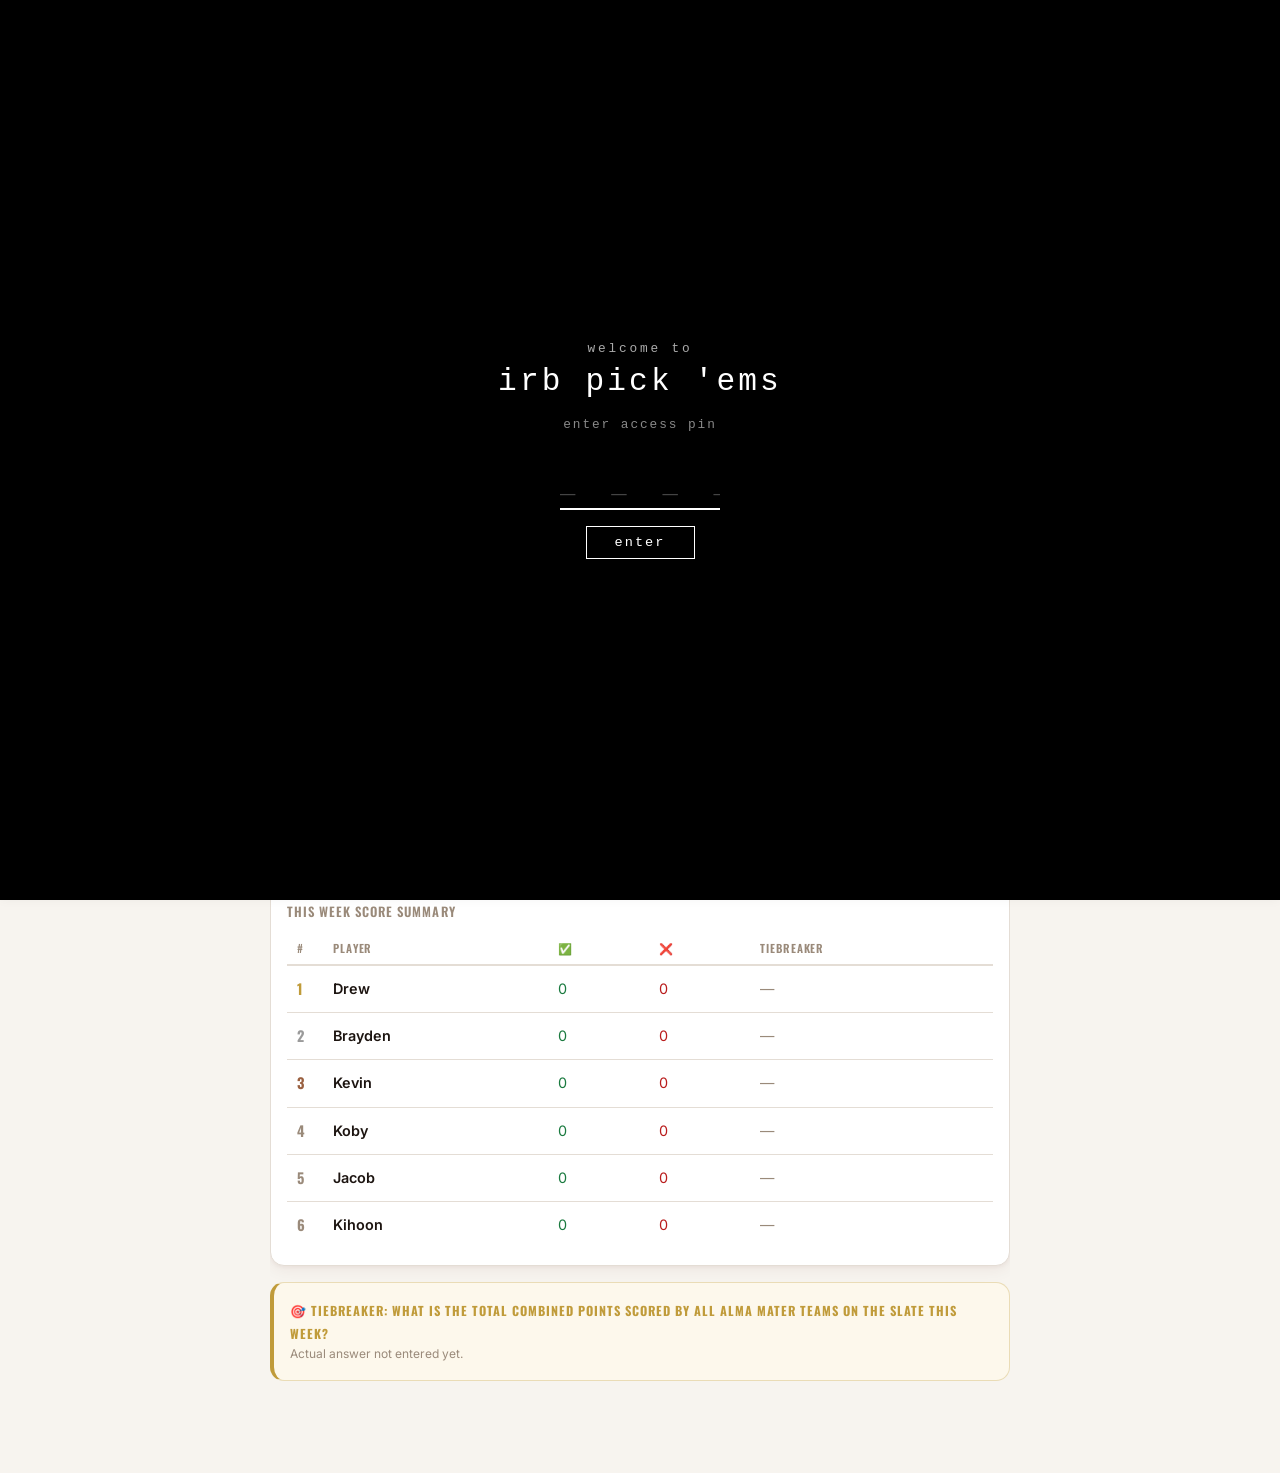
==== commit c68d80ce: "Add files via upload" ====
--- a/index.html
+++ b/index.html
@@ -18,7 +18,7 @@
   <link rel="apple-touch-icon" href="icons/icon-192.png" />
   <link rel="icon" type="image/svg+xml" href="favicon.svg" />
   <link rel="icon" type="image/x-icon" href="favicon.ico" />
-  <link rel="stylesheet" href="css/styles.css?v=15-3" />
+  <link rel="stylesheet" href="css/styles.css?v=16-0" />
   <style>
     /* v14.1: Hide app shell until JS is ready so users don't see a flash of the
        maroon header before the PIN gate / dashboard renders. JS removes the
@@ -27,6 +27,25 @@
   </style>
 </head>
 <body class="cfbp-booting">
+
+<!-- v0.16.0: Reveal-page PIN bypass. The CFP 2K26 reveal finale links to
+     ?access=scribe — honor it by setting the SAME flag the real PIN gate sets
+     (persistent, exactly like a successful PIN entry), then scrub the param so
+     the URL players bookmark/share stays clean. Runs before the module loads
+     so the gate never flashes. Access level: identical to knowing the PIN —
+     appropriate here since the reveal link goes only to the six players and
+     the reveal folder will be removed from the repo after launch. -->
+<script>
+  (function () {
+    try {
+      var p = new URLSearchParams(location.search);
+      if (p.get('access') === 'scribe') {
+        localStorage.setItem('cfbp_site_unlocked', '1');
+        history.replaceState(null, '', location.pathname);
+      }
+    } catch (e) { /* non-fatal */ }
+  })();
+</script>
 
 <!-- Inline theme bootstrap — runs before the module loads so users on a non-default
      theme don't see a flash of the Aggie palette. Reads settings.theme directly. -->
@@ -75,6 +94,9 @@
     <section class="page-section" id="page-rules">
       <div class="loading-state"><div class="spinner"></div><p>Loading…</p></div>
     </section>
+    <section class="page-section" id="page-chat">
+      <div class="loading-state"><div class="spinner"></div><p>Loading…</p></div>
+    </section>
   </main>
 
   <nav class="bottom-nav">
@@ -86,6 +108,9 @@
     </button>
     <button class="nav-item" data-tab="leaderboard">
       <span class="nav-icon">🏆</span><span>Standings</span>
+    </button>
+    <button class="nav-item" data-tab="chat">
+      <span class="nav-icon">💬</span><span>Chat</span>
     </button>
     <button class="nav-item" data-tab="rules">
       <span class="nav-icon">📋</span><span>Rules</span>
@@ -100,14 +125,14 @@
 <div id="toast-container"></div>
 
 <!-- Cache-bust the main entry script so a stale browser cache can't serve v9 app.js. -->
-<script type="module" src="js/app.js?v=15-3"></script>
+<script type="module" src="js/app.js?v=16-0"></script>
 <script>
   // Service worker registration + auto-update.
   // When a new SW takes over (e.g. v10 replacing v9), force a one-time reload
   // so the user sees the new code instead of the cached v9 shell.
   if ('serviceWorker' in navigator) {
     window.addEventListener('load', () => {
-      navigator.serviceWorker.register('service-worker.js?v=15-3')
+      navigator.serviceWorker.register('service-worker.js?v=16-0')
         .then(reg => {
           console.log('[SW] registered:', reg.scope);
           // If there's already a waiting worker, tell it to activate now.
--- a/css/styles.css
+++ b/css/styles.css
@@ -1177,3 +1177,158 @@
   .comment-input-row { flex-direction: column; align-items: stretch; }
   .comment-input-row .btn { align-self: stretch; }
 }
+
+/* ═══════════════════════════════ v0.16.0 ═══════════════════════════════ */
+
+/* ── Site gate as overlay (fast boot: gate paints instantly over the app) ── */
+#site-gate-overlay{position:fixed;inset:0;z-index:9000;background:var(--bg)}
+#site-gate-overlay .site-gate{min-height:100vh}
+
+/* ── Picks week navigation ── */
+.picks-week-nav{display:flex;align-items:center;justify-content:space-between;gap:8px;margin-bottom:10px;background:var(--bg-card);border-radius:var(--card-radius);padding:6px 8px;box-shadow:0 1px 3px rgba(0,0,0,.06)}
+.picks-week-nav-label{font-family:'Oswald',sans-serif;font-weight:600;color:var(--maroon);font-size:.95rem;text-align:center}
+.picks-week-current{color:var(--text-muted);font-size:.7rem;font-weight:400}
+.picks-week-past{color:#B8860B;font-size:.7rem;font-weight:500}
+
+/* ── Historical read-only week view ── */
+.hist-game-row{display:flex;justify-content:space-between;align-items:center;gap:10px;padding:9px 2px;border-bottom:1px solid var(--bg-input);flex-wrap:wrap}
+.hist-game-row:last-child{border-bottom:none}
+.hist-matchup{font-size:.85rem;font-weight:500}
+.hist-right{display:flex;gap:8px;align-items:center;flex-wrap:wrap}
+.hist-score{font-family:'Oswald',sans-serif;font-weight:600}
+.hist-ats{font-size:.7rem;color:var(--text-secondary);background:var(--bg-input);border-radius:6px;padding:2px 6px}
+.hist-pick{font-size:.72rem;border-radius:6px;padding:2px 7px;font-weight:600}
+.hist-pick.badge-win{background:#E6F4EA;color:#1E7E34}
+.hist-pick.badge-loss{background:#FBEAEA;color:#B02A37}
+.hist-pick.badge-nd,.hist-pick.badge-live,.hist-pick.badge-draft{background:var(--bg-input);color:var(--text-secondary)}
+
+/* ── Recap / Chart Review cards ── */
+.recap-card{border-left:4px solid var(--maroon)}
+.recap-header{display:flex;justify-content:space-between;align-items:baseline;gap:8px;margin-bottom:8px}
+.recap-header h3{color:var(--maroon);font-size:1rem}
+.recap-byline{font-size:.65rem;letter-spacing:.08em;text-transform:uppercase;color:var(--text-muted)}
+.recap-line{font-size:.85rem;padding:4px 0;border-bottom:1px dashed var(--bg-input)}
+.recap-line:last-of-type{border-bottom:none}
+.recap-winner{font-size:.9rem}
+.recap-standing{display:flex;gap:8px}
+.recap-rank{color:var(--text-muted);min-width:18px}
+.recap-blurb{margin-top:10px;font-size:.85rem;background:var(--bg-card-alt);border-radius:10px;padding:10px 12px;white-space:normal}
+.recap-closer{margin-top:10px;font-size:.72rem;color:var(--text-muted);font-style:italic;text-align:right}
+
+/* ── Extra Point ── */
+.ep-input-card{border-left:4px solid #B8860B}
+.ep-card{border-left:4px solid #B8860B}
+.ep-title{color:var(--maroon);margin-bottom:6px}
+.ep-actual{font-size:.9rem;margin-bottom:8px}
+.ep-row{display:flex;justify-content:space-between;gap:8px;padding:5px 2px;font-size:.85rem;border-bottom:1px dashed var(--bg-input)}
+.ep-row:last-of-type{border-bottom:none}
+.ep-name{font-weight:600;min-width:70px}
+.ep-guess{color:var(--text-secondary)}
+.ep-outcome{font-weight:600}
+.ep-blackjack .ep-outcome{color:#B8860B}
+.ep-win .ep-outcome,.ep-push-win .ep-outcome{color:#1E7E34}
+.ep-bust .ep-outcome{color:#B02A37}
+.ep-alive .ep-outcome,.ep-no-entry .ep-outcome{color:var(--text-muted);font-weight:400}
+.ep-house{margin-top:8px;font-size:.8rem;font-style:italic;color:var(--text-secondary)}
+.ep-admin-guesses{display:flex;flex-wrap:wrap;gap:6px}
+.ep-admin-guess{font-size:.75rem;background:var(--bg-input);border-radius:6px;padding:3px 8px}
+
+/* ── FAQ lifecycle + permissions ── */
+.faq-lifecycle{display:flex;flex-direction:column;gap:10px;margin-top:6px}
+.faq-stage{display:flex;gap:10px;align-items:flex-start;font-size:.83rem}
+.faq-stage .badge{flex:0 0 auto;margin-top:2px}
+.faq-perms{width:100%;border-collapse:collapse;font-size:.78rem;margin-top:6px}
+.faq-perms th,.faq-perms td{padding:6px 6px;border-bottom:1px solid var(--bg-input);text-align:left;vertical-align:top}
+.faq-perms th:nth-child(2),.faq-perms th:nth-child(3),.faq-perms td:nth-child(2),.faq-perms td:nth-child(3){text-align:center;white-space:nowrap}
+.faq-perms thead th{color:var(--maroon);font-family:'Oswald',sans-serif}
+
+/* ── Chat: nav badge ── */
+.nav-item{position:relative}
+.nav-unread{position:absolute;top:4px;right:calc(50% - 20px);background:#D62828;color:#fff;font-size:.6rem;font-weight:700;border-radius:9px;min-width:16px;height:16px;display:flex;align-items:center;justify-content:center;padding:0 4px;line-height:1}
+
+/* ── Chat page ── */
+.chat-pills-scroll{display:flex;gap:6px;overflow-x:auto;padding:2px 0 8px;-webkit-overflow-scrolling:touch;scrollbar-width:none}
+.chat-pills-scroll::-webkit-scrollbar{display:none}
+.chat-pill{flex:0 0 auto;border:1px solid var(--bg-input);background:var(--bg-card);border-radius:999px;padding:6px 12px;font-size:.78rem;font-weight:600;color:var(--text-secondary);cursor:pointer;display:flex;align-items:center;gap:6px}
+.chat-pill.active{background:var(--maroon);border-color:var(--maroon);color:#fff}
+.chat-unread-dot{background:#D62828;color:#fff;font-size:.6rem;font-weight:700;border-radius:9px;min-width:16px;height:16px;display:inline-flex;align-items:center;justify-content:center;padding:0 4px}
+.chat-pill.active .chat-unread-dot{background:#fff;color:var(--maroon)}
+.chat-scroll{background:var(--bg-card);border-radius:var(--card-radius);padding:10px;max-height:56vh;overflow-y:auto;box-shadow:0 1px 3px rgba(0,0,0,.06)}
+.chat-load-older{display:block;margin:0 auto 8px;background:var(--bg-input);border:none;border-radius:999px;padding:4px 12px;font-size:.7rem;color:var(--text-secondary);cursor:pointer}
+.chat-day-sep{text-align:center;font-size:.65rem;color:var(--text-muted);letter-spacing:.06em;text-transform:uppercase;margin:12px 0 6px}
+.chat-empty{text-align:center;color:var(--text-secondary);padding:28px 0;font-size:.9rem}
+.chat-offline-banner{background:#B02A37;color:#fff;border-radius:10px;padding:8px 12px;font-size:.8rem;font-weight:600;margin-bottom:8px}
+
+/* messages */
+.chat-msg{display:flex;gap:8px;margin-bottom:10px}
+.chat-msg.is-pending{opacity:.6}
+.chat-msg.is-failed .chat-bubble{border:1px solid #B02A37}
+.chat-flash .chat-bubble{outline:2px solid var(--maroon);transition:outline .2s}
+.chat-avatar{flex:0 0 30px;width:30px;height:30px;border-radius:50%;background:var(--maroon-tint);color:var(--maroon);display:flex;align-items:center;justify-content:center;font-size:.68rem;font-weight:700;margin-top:2px}
+.chat-avatar-scribe{background:#1C1410;color:#F3EFEA}
+.chat-avatar-mine{background:var(--maroon);color:#fff}
+.chat-bubble-col{flex:1;min-width:0}
+.chat-meta{display:flex;gap:6px;align-items:center;font-size:.68rem;color:var(--text-muted);flex-wrap:wrap}
+.chat-author{font-weight:700;color:var(--text-secondary)}
+.chat-scribe .chat-author{color:#1C1410;letter-spacing:.04em}
+.chat-edited{font-style:italic}
+.chat-bubble{background:var(--bg-input);border-radius:4px 12px 12px 12px;padding:7px 10px;font-size:.86rem;margin-top:2px;word-wrap:break-word;white-space:pre-wrap}
+.chat-mine .chat-bubble{background:var(--maroon-pale)}
+.chat-scribe .chat-bubble{background:#F3EFEA;border-left:3px solid #1C1410;font-family:ui-monospace,Menlo,monospace;font-size:.8rem}
+.chat-tombstone{color:var(--text-muted)}
+.chat-mention{color:var(--maroon);font-weight:600}
+.chat-system{justify-content:center;align-items:center;gap:6px}
+.chat-system-body{font-size:.7rem;color:var(--text-secondary);background:var(--bg-card-alt);border:1px dashed var(--bg-input);border-radius:999px;padding:3px 10px;text-align:center}
+.chat-system .chat-time{font-size:.6rem;color:var(--text-muted)}
+.chat-pending{font-size:.7rem}
+.chat-failed{color:#B02A37;font-weight:700;font-size:.65rem}
+.chat-retry{background:#B02A37;color:#fff;border:none;border-radius:6px;padding:1px 6px;font-size:.6rem;cursor:pointer;margin-left:4px}
+.chat-reply-quote{display:block;width:100%;text-align:left;background:var(--bg-card-alt);border:none;border-left:3px solid var(--maroon-light);border-radius:6px;padding:4px 8px;font-size:.7rem;color:var(--text-secondary);margin-top:3px;cursor:pointer;overflow:hidden;text-overflow:ellipsis;white-space:nowrap}
+.chat-reactions{display:flex;gap:4px;margin-top:3px;flex-wrap:wrap}
+.chat-react-pill{background:var(--bg-card-alt);border:1px solid var(--bg-input);border-radius:999px;padding:1px 7px;font-size:.7rem;cursor:pointer}
+.chat-react-pill.me{border-color:var(--maroon);background:var(--maroon-pale)}
+.chat-actions{display:flex;gap:2px;margin-top:2px;opacity:0;transition:opacity .15s}
+.chat-msg:hover .chat-actions,.chat-msg:focus-within .chat-actions{opacity:1}
+@media (hover:none){.chat-actions{opacity:.75}}
+.chat-act{background:none;border:none;font-size:.78rem;cursor:pointer;padding:2px 4px;border-radius:6px}
+.chat-act:hover{background:var(--bg-input)}
+.chat-game-chip{background:var(--maroon-pale);border:none;border-radius:6px;padding:1px 7px;font-size:.62rem;font-weight:600;color:var(--maroon);cursor:pointer}
+
+/* composer */
+.chat-composer{margin-top:10px;background:var(--bg-card);border-radius:var(--card-radius);padding:8px;box-shadow:0 1px 3px rgba(0,0,0,.06)}
+.chat-composer-row{display:flex;gap:8px;align-items:flex-end}
+.chat-input{flex:1;border:1px solid var(--bg-input);background:var(--bg-input);border-radius:12px;padding:9px 12px;font-size:.9rem;font-family:inherit;resize:none;max-height:120px}
+.chat-input:focus{outline:2px solid var(--maroon-light)}
+.chat-send-btn{flex:0 0 40px;width:40px;height:40px;border-radius:50%;border:none;background:var(--maroon);color:#fff;font-size:1rem;cursor:pointer}
+.chat-composer-foot{display:flex;justify-content:space-between;align-items:center;margin-top:4px}
+.chat-emoji-row{display:flex;gap:2px}
+.chat-emoji-insert{background:none;border:none;font-size:1rem;cursor:pointer;padding:2px}
+.chat-char-count{font-size:.65rem;color:#B02A37;font-weight:700}
+.chat-replying,.chat-target-note{font-size:.7rem;color:var(--text-secondary);background:var(--bg-card-alt);border-radius:8px;padding:4px 8px;margin-bottom:6px;display:flex;justify-content:space-between;gap:6px}
+.chat-replying button{background:none;border:none;cursor:pointer;font-size:.7rem}
+.chat-login-note{margin-top:10px;text-align:center;font-size:.8rem;color:var(--text-secondary);background:var(--bg-card);border-radius:var(--card-radius);padding:12px}
+
+/* game-card bubble */
+.chat-bubble-btn{position:relative;background:none;border:1px solid var(--bg-input);border-radius:999px;padding:3px 9px;font-size:.8rem;cursor:pointer;display:inline-flex;align-items:center;gap:4px}
+.chat-bubble-btn.has-unread{border-color:#D62828}
+.chat-bubble-count{font-size:.65rem;font-weight:700;color:var(--text-secondary)}
+
+/* bottom sheet */
+#chat-sheet-wrap{position:fixed;inset:0;z-index:8000}
+.chat-sheet-backdrop{position:absolute;inset:0;background:rgba(0,0,0,.45)}
+.chat-sheet{position:absolute;left:0;right:0;bottom:0;background:var(--bg);border-radius:18px 18px 0 0;padding:12px 12px calc(12px + env(safe-area-inset-bottom));max-height:82vh;display:flex;flex-direction:column;animation:sheetUp .22s ease-out}
+@keyframes sheetUp{from{transform:translateY(40%)}to{transform:translateY(0)}}
+@media(min-width:700px){.chat-sheet{left:auto;top:0;bottom:0;width:420px;border-radius:18px 0 0 18px;max-height:none;animation:none}}
+.chat-sheet-header{display:flex;justify-content:space-between;align-items:center;gap:8px;margin-bottom:8px}
+.chat-sheet-title{font-family:'Oswald',sans-serif;font-weight:600;color:var(--maroon)}
+.chat-sheet-sub{font-size:.7rem;color:var(--text-muted)}
+.chat-sheet-header-actions{display:flex;gap:6px;align-items:center}
+.chat-sheet-close{background:var(--bg-input);border:none;border-radius:50%;width:30px;height:30px;cursor:pointer}
+.chat-sheet-scroll{flex:1;max-height:none;min-height:180px}
+
+/* dashboard teaser */
+.dash-chat-teaser{display:flex;justify-content:space-between;align-items:center;gap:10px}
+.dash-chat-left{display:flex;gap:10px;align-items:center;min-width:0}
+.dash-chat-icon{font-size:1.3rem}
+.dash-chat-title{font-family:'Oswald',sans-serif;font-weight:600;color:var(--maroon);display:flex;gap:6px;align-items:center}
+.dash-chat-preview{font-size:.75rem;color:var(--text-secondary);overflow:hidden;text-overflow:ellipsis;white-space:nowrap;max-width:56vw}
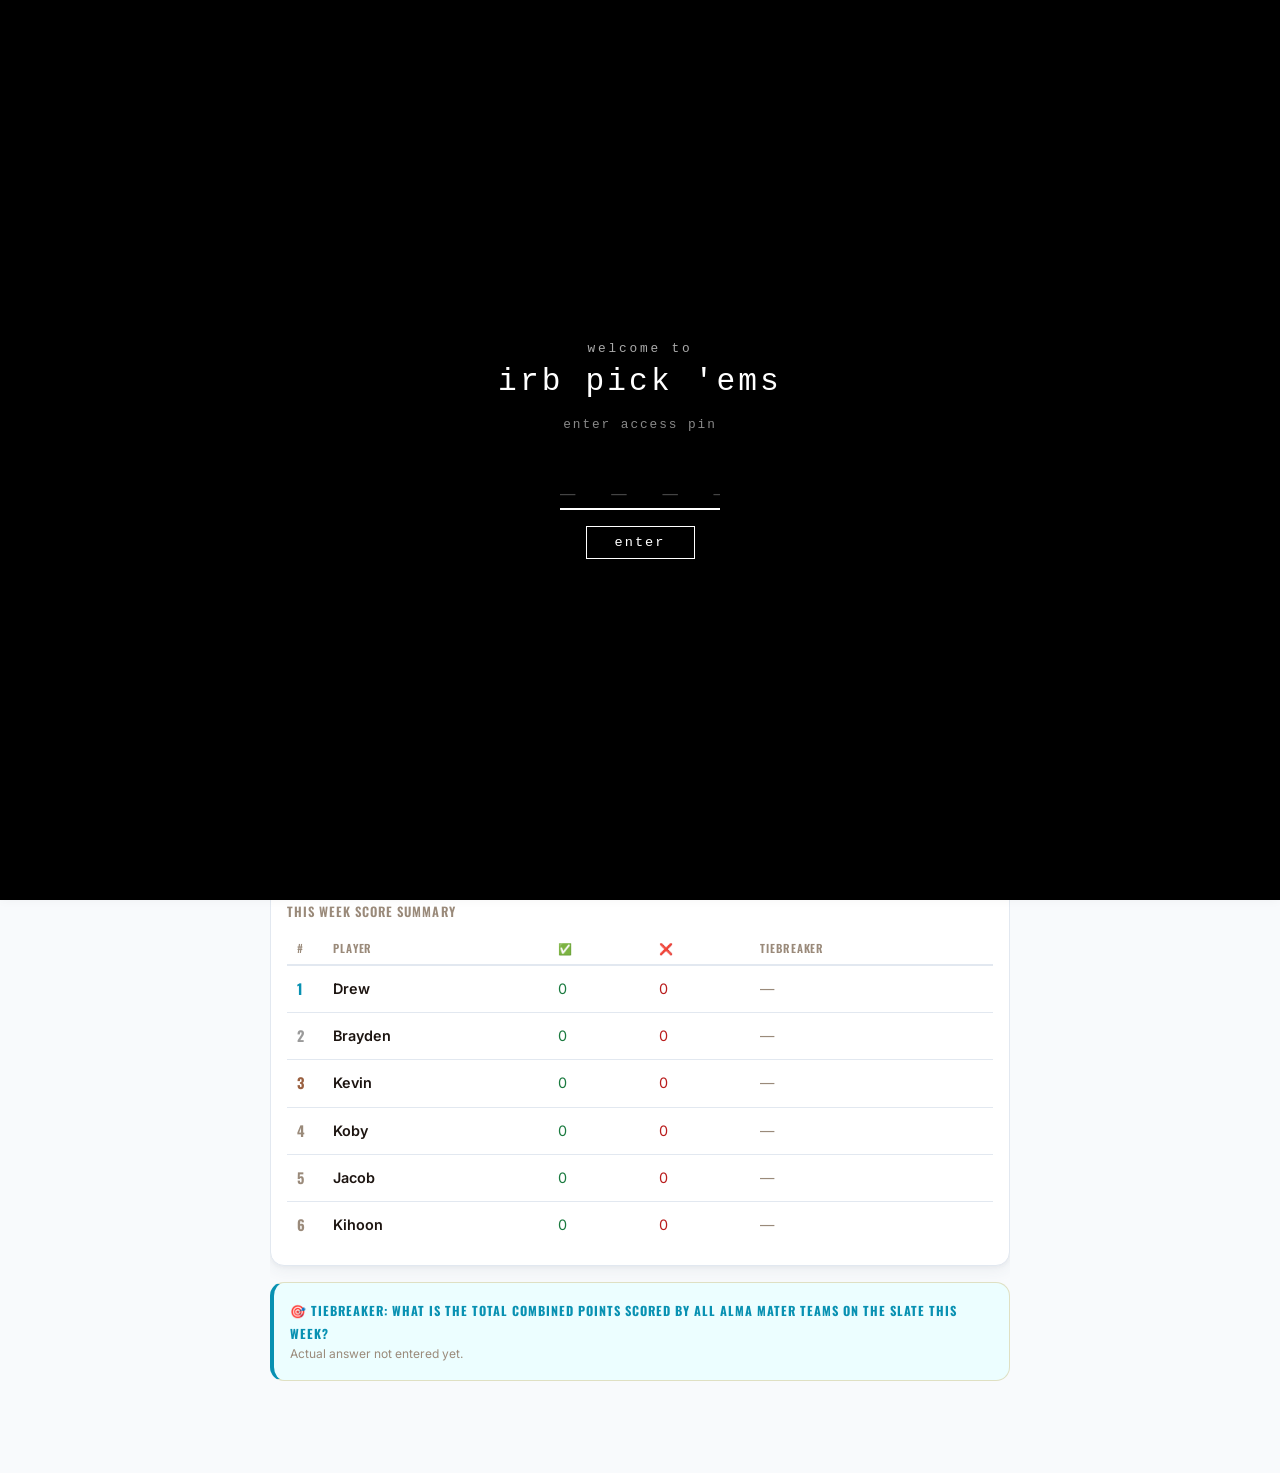
==== commit 2df40efe: "Add files via upload" ====
--- a/index.html
+++ b/index.html
@@ -18,7 +18,7 @@
   <link rel="apple-touch-icon" href="icons/icon-192.png" />
   <link rel="icon" type="image/svg+xml" href="favicon.svg" />
   <link rel="icon" type="image/x-icon" href="favicon.ico" />
-  <link rel="stylesheet" href="css/styles.css?v=16-0" />
+  <link rel="stylesheet" href="css/styles.css?v=17-0" />
   <style>
     /* v14.1: Hide app shell until JS is ready so users don't see a flash of the
        maroon header before the PIN gate / dashboard renders. JS removes the
@@ -125,14 +125,14 @@
 <div id="toast-container"></div>
 
 <!-- Cache-bust the main entry script so a stale browser cache can't serve v9 app.js. -->
-<script type="module" src="js/app.js?v=16-0"></script>
+<script type="module" src="js/app.js?v=17-0"></script>
 <script>
   // Service worker registration + auto-update.
   // When a new SW takes over (e.g. v10 replacing v9), force a one-time reload
   // so the user sees the new code instead of the cached v9 shell.
   if ('serviceWorker' in navigator) {
     window.addEventListener('load', () => {
-      navigator.serviceWorker.register('service-worker.js?v=16-0')
+      navigator.serviceWorker.register('service-worker.js?v=17-0')
         .then(reg => {
           console.log('[SW] registered:', reg.scope);
           // If there's already a waiting worker, tell it to activate now.
--- a/css/styles.css
+++ b/css/styles.css
@@ -1261,7 +1261,7 @@
 
 /* messages */
 .chat-msg{display:flex;gap:8px;margin-bottom:10px}
-.chat-msg.is-pending{opacity:.6}
+.chat-msg.is-pending{opacity:1} /* v0.17.0 — pending shows a 🕐, never dimmed text (stuck-dim was the offline bug's symptom) */
 .chat-msg.is-failed .chat-bubble{border:1px solid #B02A37}
 .chat-flash .chat-bubble{outline:2px solid var(--maroon);transition:outline .2s}
 .chat-avatar{flex:0 0 30px;width:30px;height:30px;border-radius:50%;background:var(--maroon-tint);color:var(--maroon);display:flex;align-items:center;justify-content:center;font-size:.68rem;font-weight:700;margin-top:2px}
@@ -1332,3 +1332,77 @@
 .dash-chat-icon{font-size:1.3rem}
 .dash-chat-title{font-family:'Oswald',sans-serif;font-weight:600;color:var(--maroon);display:flex;gap:6px;align-items:center}
 .dash-chat-preview{font-size:.75rem;color:var(--text-secondary);overflow:hidden;text-overflow:ellipsis;white-space:nowrap;max-width:56vw}
+
+
+/* ═══ v0.17.0 — one-room chat, notifications, identity ═══ */
+.chat-header-row{display:flex;justify-content:space-between;align-items:flex-start;gap:8px}
+.chat-pending{font-size:.7rem}
+.chat-view-header{display:flex;justify-content:space-between;align-items:center;gap:8px;
+  padding:8px 12px;margin-bottom:8px;background:var(--bg-card);border:1px solid var(--border);
+  border-radius:10px;font-size:.82rem}
+.live-pulse{display:inline-block;width:8px;height:8px;border-radius:50%;background:#DC2626;
+  margin-right:4px;animation:livePulse 1.4s ease-in-out infinite}
+@keyframes livePulse{0%,100%{opacity:1;transform:scale(1)}50%{opacity:.35;transform:scale(.75)}}
+.chat-pill-live{border-color:#DC2626 !important}
+.chat-day-sep{text-align:center;font-size:.66rem;letter-spacing:.08em;text-transform:uppercase;
+  color:var(--text-muted);margin:14px 0 8px}
+.chat-new-divider{display:flex;align-items:center;gap:8px;margin:10px 0;color:#B02A37;font-size:.66rem;
+  letter-spacing:.12em;font-weight:700}
+.chat-new-divider::before,.chat-new-divider::after{content:'';flex:1;height:1px;background:#B02A37;opacity:.5}
+.chat-jump-latest{position:sticky;bottom:76px;margin-left:auto;display:block;
+  background:var(--maroon);color:#fff;border:none;border-radius:999px;padding:6px 14px;
+  font-size:.75rem;cursor:pointer;box-shadow:var(--shadow-btn)}
+.chat-flash{animation:chatFlash 1.2s ease-out}
+@keyframes chatFlash{0%{background:var(--gold-pale)}100%{background:transparent}}
+.chat-load-older{display:block;margin:0 auto 10px;background:none;border:1px solid var(--border);
+  border-radius:999px;padding:4px 12px;font-size:.7rem;color:var(--text-muted);cursor:pointer}
+.chat-tag-chip-row{display:flex;align-items:center;gap:8px;margin-bottom:6px;flex-wrap:wrap}
+.chat-tag-chip{display:inline-flex;align-items:center;gap:6px;background:var(--maroon-pale);
+  border:1px solid var(--maroon-tint);color:var(--maroon);border-radius:999px;
+  padding:3px 10px;font-size:.72rem;font-weight:600}
+.chat-tag-chip button{background:none;border:none;cursor:pointer;color:inherit;font-size:.75rem;padding:0}
+.chat-game-chip{background:var(--bg-card-alt);border:1px solid var(--border);border-radius:999px;
+  padding:1px 8px;font-size:.64rem;color:var(--text-secondary);cursor:pointer}
+.pick-chip{display:inline-flex;align-items:center;gap:2px;font-size:.62rem;font-weight:700;
+  padding:1px 6px;border-radius:999px;background:var(--gold-pale);border:1px solid var(--gold);color:#6b5900}
+.pick-chip-win{background:#E7F6EC;border-color:#1E7E34;color:#1E7E34}
+.pick-chip-loss{background:#FBEAEA;border-color:#B02A37;color:#B02A37}
+.chat-pinned{font-size:.68rem}
+.chat-seen{font-size:.62rem;color:var(--text-muted);margin-top:2px;text-align:right}
+.chat-quote-static{opacity:.85}
+.chat-gamereact .chat-system-body{font-style:italic}
+.chat-reveal{background:var(--gold-pale);border:1px solid var(--gold);border-radius:12px;padding:10px}
+.chat-reveal-title{font-family:'Oswald',sans-serif;font-weight:700;letter-spacing:.04em;margin-bottom:6px}
+.chat-reveal .chat-system-body{white-space:pre-line;font-variant-numeric:tabular-nums}
+.chat-mention-menu{display:flex;gap:6px;flex-wrap:wrap;padding:6px 0}
+.chat-mention-opt{background:var(--bg-card-alt);border:1px solid var(--border);border-radius:999px;
+  padding:3px 10px;font-size:.72rem;cursor:pointer}
+.chat-mention-opt:hover{border-color:var(--maroon);color:var(--maroon)}
+/* Toast */
+.chat-toast{position:fixed;top:14px;left:50%;transform:translateX(-50%);z-index:1200;
+  display:flex;align-items:center;gap:10px;max-width:min(92vw,420px);
+  background:var(--bg-card);border:1px solid var(--border-strong);border-radius:12px;
+  padding:10px 14px;box-shadow:var(--shadow-card);cursor:pointer;animation:toastIn .25s ease-out}
+@keyframes toastIn{from{opacity:0;transform:translate(-50%,-8px)}to{opacity:1;transform:translate(-50%,0)}}
+.chat-toast-avatar{width:28px;height:28px;border-radius:50%;background:var(--maroon-pale);color:var(--maroon);
+  display:inline-flex;align-items:center;justify-content:center;font-size:.7rem;font-weight:700;flex-shrink:0}
+.chat-toast-body{font-size:.78rem;line-height:1.3;overflow:hidden}
+/* Prefs */
+.chat-prefs .chat-prefs-row{display:flex;align-items:center;gap:12px;padding:6px 0;border-bottom:1px solid var(--border)}
+.chat-prefs .chat-prefs-row:last-child{border-bottom:none}
+.chat-prefs label{font-size:.74rem;font-weight:600;min-width:100px}
+.chat-accent-row{display:flex;gap:6px;flex-wrap:wrap}
+.chat-accent-swatch{width:24px;height:24px;border-radius:50%;border:2px solid transparent;cursor:pointer}
+.chat-accent-swatch.active{border-color:var(--text);transform:scale(1.12)}
+.chat-accent-none{background:var(--bg-card-alt);color:var(--text-muted);font-size:.7rem}
+/* Dashboard quick-reply */
+.dash-chat-teaser{display:flex;flex-direction:column;gap:8px}
+.dash-chat-left{display:flex;align-items:center;gap:10px;cursor:pointer}
+.dash-chat-quick{display:flex;gap:6px}
+.dash-chat-input{flex:1;font-size:.8rem}
+/* Sheet extras */
+.chat-sheet-header-actions{display:flex;align-items:center;gap:6px}
+.chat-sheet-hint{background:var(--gold-pale);border:1px solid var(--gold);border-radius:8px;
+  padding:6px 10px;margin:8px 12px 0;font-size:.72rem;display:flex;justify-content:space-between;gap:8px;align-items:center}
+.chat-sheet-hint button{background:none;border:none;color:var(--maroon);font-weight:700;cursor:pointer;font-size:.72rem}
+.recap-alias{color:var(--text-muted);font-size:.72em;font-style:italic}
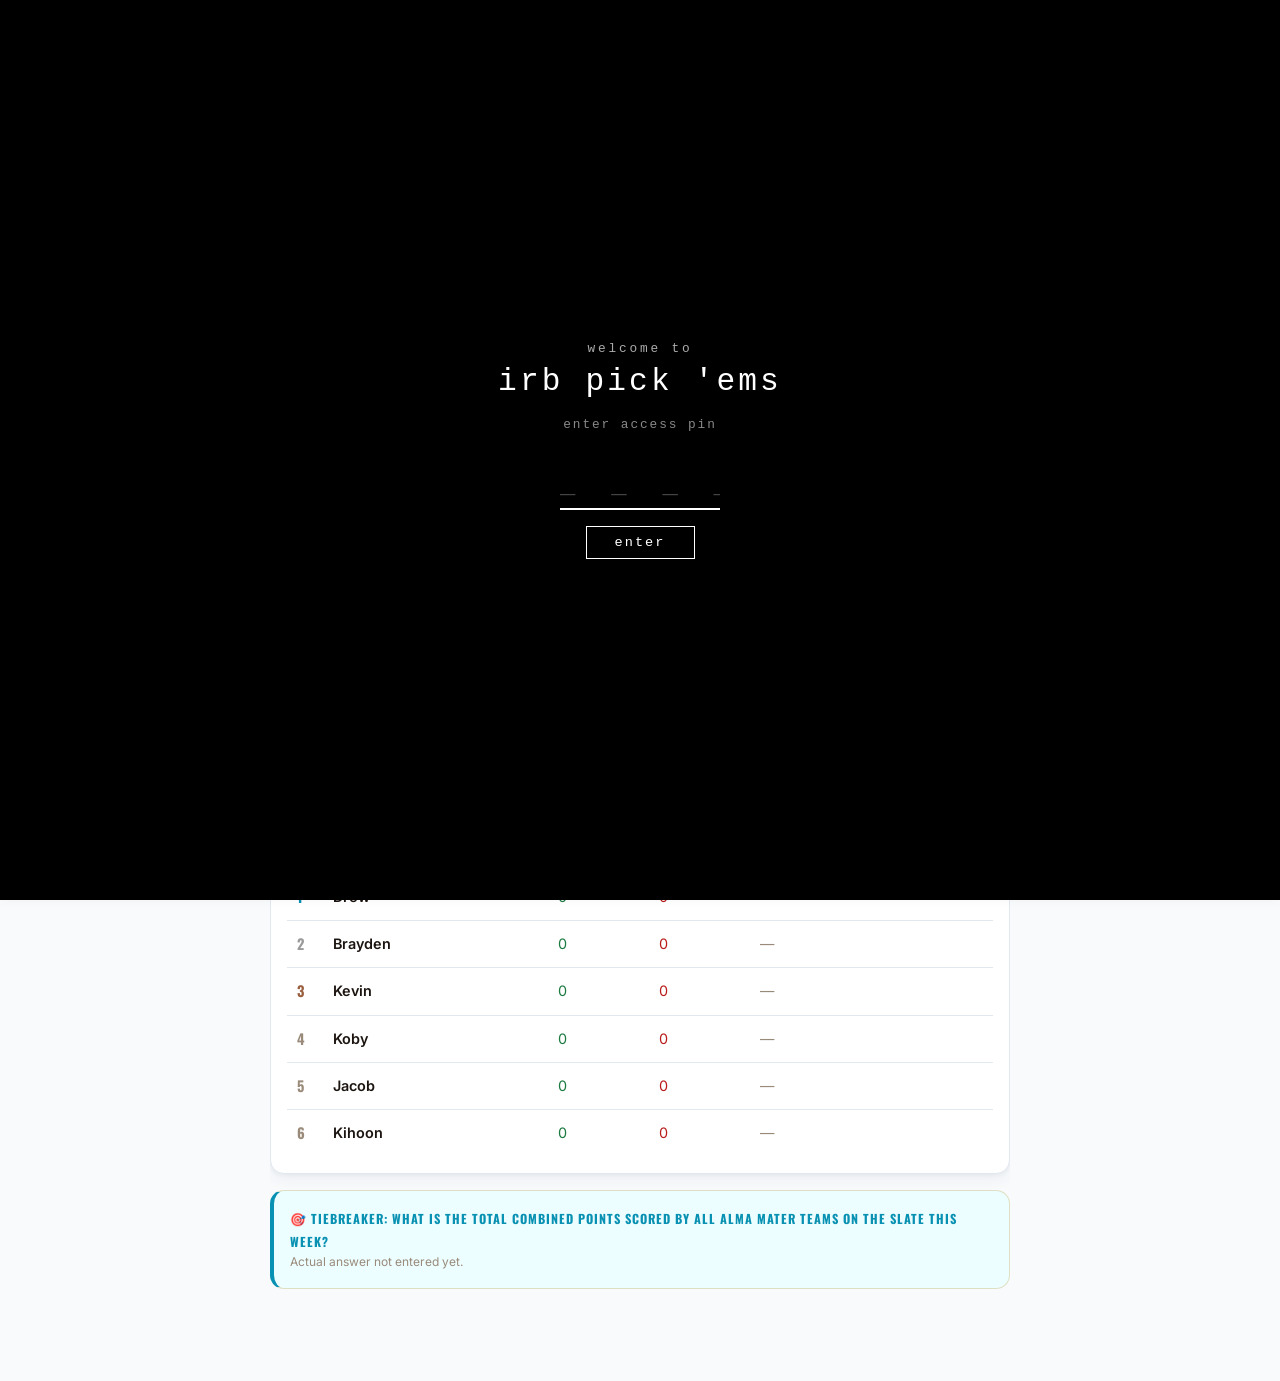
==== commit 94b52b28: "v0.17.3 — chat toggle, unread bubbles, retention, debt approval, iOS fixes Chat: commissioner on/off" ====
--- a/index.html
+++ b/index.html
@@ -18,7 +18,7 @@
   <link rel="apple-touch-icon" href="icons/icon-192.png" />
   <link rel="icon" type="image/svg+xml" href="favicon.svg" />
   <link rel="icon" type="image/x-icon" href="favicon.ico" />
-  <link rel="stylesheet" href="css/styles.css?v=17-0" />
+  <link rel="stylesheet" href="css/styles.css?v=17-3" />
   <style>
     /* v14.1: Hide app shell until JS is ready so users don't see a flash of the
        maroon header before the PIN gate / dashboard renders. JS removes the
@@ -106,11 +106,11 @@
     <button class="nav-item active" data-tab="dashboard">
       <span class="nav-icon">📊</span><span>Dashboard</span>
     </button>
+    <button class="nav-item" data-tab="chat">
+      <span class="nav-icon">💬</span><span>Chat</span>
+    </button>
     <button class="nav-item" data-tab="leaderboard">
       <span class="nav-icon">🏆</span><span>Standings</span>
-    </button>
-    <button class="nav-item" data-tab="chat">
-      <span class="nav-icon">💬</span><span>Chat</span>
     </button>
     <button class="nav-item" data-tab="rules">
       <span class="nav-icon">📋</span><span>Rules</span>
@@ -125,14 +125,14 @@
 <div id="toast-container"></div>
 
 <!-- Cache-bust the main entry script so a stale browser cache can't serve v9 app.js. -->
-<script type="module" src="js/app.js?v=17-0"></script>
+<script type="module" src="js/app.js?v=17-3"></script>
 <script>
   // Service worker registration + auto-update.
   // When a new SW takes over (e.g. v10 replacing v9), force a one-time reload
   // so the user sees the new code instead of the cached v9 shell.
   if ('serviceWorker' in navigator) {
     window.addEventListener('load', () => {
-      navigator.serviceWorker.register('service-worker.js?v=17-0')
+      navigator.serviceWorker.register('service-worker.js?v=17-3')
         .then(reg => {
           console.log('[SW] registered:', reg.scope);
           // If there's already a waiting worker, tell it to activate now.
--- a/css/styles.css
+++ b/css/styles.css
@@ -872,7 +872,7 @@
    Overrides earlier flex-based rules below. */
 .reaction-picker {
   display: grid !important;
-  grid-template-columns: repeat(5, 44px);    /* 5 columns × 3 rows for 15 emojis */
+  grid-template-columns: repeat(5, 44px);    /* 5 columns, auto-flows into extra rows as REACTION_PALETTE grows (18 today) */
   gap: 6px;
   padding: 8px;
   max-width: none !important;
@@ -1249,7 +1249,12 @@
 /* ── Chat page ── */
 .chat-pills-scroll{display:flex;gap:6px;overflow-x:auto;padding:2px 0 8px;-webkit-overflow-scrolling:touch;scrollbar-width:none}
 .chat-pills-scroll::-webkit-scrollbar{display:none}
-.chat-pill{flex:0 0 auto;border:1px solid var(--bg-input);background:var(--bg-card);border-radius:999px;padding:6px 12px;font-size:.78rem;font-weight:600;color:var(--text-secondary);cursor:pointer;display:flex;align-items:center;gap:6px}
+/* min-height:40px on ALL pills (CONVENTIONS #17) — was ~28-30px with no floor,
+   under the tap-target minimum. box-sizing keeps the padding from pushing the
+   real height past 40px. Fixed for every pill uniformly (Records + game
+   pills), not just the one that prompted the audit — a row of inconsistently
+   sized buttons is worse than the original problem. */
+.chat-pill{flex:0 0 auto;border:1px solid var(--bg-input);background:var(--bg-card);border-radius:999px;padding:6px 12px;min-height:40px;box-sizing:border-box;font-size:.78rem;font-weight:600;color:var(--text-secondary);cursor:pointer;display:flex;align-items:center;gap:6px}
 .chat-pill.active{background:var(--maroon);border-color:var(--maroon);color:#fff}
 .chat-unread-dot{background:#D62828;color:#fff;font-size:.6rem;font-weight:700;border-radius:9px;min-width:16px;height:16px;display:inline-flex;align-items:center;justify-content:center;padding:0 4px}
 .chat-pill.active .chat-unread-dot{background:#fff;color:var(--maroon)}
@@ -1300,18 +1305,42 @@
 .chat-input{flex:1;border:1px solid var(--bg-input);background:var(--bg-input);border-radius:12px;padding:9px 12px;font-size:.9rem;font-family:inherit;resize:none;max-height:120px}
 .chat-input:focus{outline:2px solid var(--maroon-light)}
 .chat-send-btn{flex:0 0 40px;width:40px;height:40px;border-radius:50%;border:none;background:var(--maroon);color:#fff;font-size:1rem;cursor:pointer}
-.chat-composer-foot{display:flex;justify-content:space-between;align-items:center;margin-top:4px}
-.chat-emoji-row{display:flex;gap:2px}
+/* position:relative anchors the item G "more emoji" picker (.reaction-picker,
+   reused verbatim from the dashboard's game-reaction picker), which is
+   position:absolute;top:100%;left:0 relative to this row. */
+.chat-composer-foot{display:flex;justify-content:space-between;align-items:center;margin-top:4px;position:relative}
+.chat-emoji-row{display:flex;gap:2px;align-items:center}
 .chat-emoji-insert{background:none;border:none;font-size:1rem;cursor:pointer;padding:2px}
+/* v0.17.3 (caught in review): this inherited .chat-emoji-insert's padding:2px
+   and shrank the font, landing at roughly an 18px tap target against the 40px
+   floor (CONVENTIONS #17). Same class of miss as the .chat-pill fix in v0.17.2. */
+.chat-emoji-more{opacity:.6;font-size:1rem;min-width:40px;min-height:40px;padding:0;
+  display:inline-flex;align-items:center;justify-content:center}
+.chat-emoji-more:hover{opacity:1}
+/* The composer foot sits at the BOTTOM of the chat page, so a picker anchored
+   top:100% opened off-screen underneath the bottom nav (z-index 100) and the
+   user saw nothing happen. Open upward, and clear the nav. */
+.chat-composer-foot .reaction-picker{top:auto;bottom:100%;margin:0 0 4px;z-index:150}
 .chat-char-count{font-size:.65rem;color:#B02A37;font-weight:700}
 .chat-replying,.chat-target-note{font-size:.7rem;color:var(--text-secondary);background:var(--bg-card-alt);border-radius:8px;padding:4px 8px;margin-bottom:6px;display:flex;justify-content:space-between;gap:6px}
 .chat-replying button{background:none;border:none;cursor:pointer;font-size:.7rem}
 .chat-login-note{margin-top:10px;text-align:center;font-size:.8rem;color:var(--text-secondary);background:var(--bg-card);border-radius:var(--card-radius);padding:12px}
 
-/* game-card bubble */
-.chat-bubble-btn{position:relative;background:none;border:1px solid var(--bg-input);border-radius:999px;padding:3px 9px;font-size:.8rem;cursor:pointer;display:inline-flex;align-items:center;gap:4px}
-.chat-bubble-btn.has-unread{border-color:#D62828}
-.chat-bubble-count{font-size:.65rem;font-weight:700;color:var(--text-secondary)}
+/* game-card bubble — item B: three states, distinct at a glance, all seven
+   themes (CSS custom properties only, no hardcoded colors), tap target
+   >=40px (CONVENTIONS #17 — the old padding:3px 9px was well under, same
+   defect class as the .chat-pill fix in batch 2). */
+.chat-bubble-btn{position:relative;background:none;border:1px solid var(--bg-input);border-radius:999px;
+  padding:6px 12px;min-height:40px;box-sizing:border-box;font-size:.8rem;cursor:pointer;
+  display:inline-flex;align-items:center;gap:4px;transition:all var(--transition)}
+.chat-bubble-count{font-size:.68rem;font-weight:700}
+/* Has unread — prominent, filled accent, count visible */
+.chat-bubble-unread{background:var(--maroon);border-color:var(--maroon);color:#fff}
+.chat-bubble-unread .chat-bubble-count{color:#fff}
+/* Zero unread, has messages — muted, existing border style, dimmed */
+.chat-bubble-read{border-color:var(--bg-input);color:var(--text-secondary);opacity:.72}
+/* No messages at all — most subdued, lowest contrast */
+.chat-bubble-empty{border-color:var(--bg-input);color:var(--text-muted);opacity:.42}
 
 /* bottom sheet */
 #chat-sheet-wrap{position:fixed;inset:0;z-index:8000}
@@ -1319,27 +1348,62 @@
 .chat-sheet{position:absolute;left:0;right:0;bottom:0;background:var(--bg);border-radius:18px 18px 0 0;padding:12px 12px calc(12px + env(safe-area-inset-bottom));max-height:82vh;display:flex;flex-direction:column;animation:sheetUp .22s ease-out}
 @keyframes sheetUp{from{transform:translateY(40%)}to{transform:translateY(0)}}
 @media(min-width:700px){.chat-sheet{left:auto;top:0;bottom:0;width:420px;border-radius:18px 0 0 18px;max-height:none;animation:none}}
-.chat-sheet-header{display:flex;justify-content:space-between;align-items:center;gap:8px;margin-bottom:8px}
+.chat-sheet-header{display:flex;justify-content:space-between;align-items:center;gap:8px;margin-bottom:8px;
+  border-radius:10px;padding:4px 6px;transition:background var(--transition)}
 .chat-sheet-title{font-family:'Oswald',sans-serif;font-weight:600;color:var(--maroon)}
 .chat-sheet-sub{font-size:.7rem;color:var(--text-muted)}
 .chat-sheet-header-actions{display:flex;gap:6px;align-items:center}
 .chat-sheet-close{background:var(--bg-input);border:none;border-radius:50%;width:30px;height:30px;cursor:pointer}
 .chat-sheet-scroll{flex:1;max-height:none;min-height:180px}
 
-/* dashboard teaser */
+/* Item F — game thread header colors, mirroring the dashboard's covering/
+   trailing/won/lost palette for the CURRENT VIEWER's own pick. Applied to
+   BOTH thread-header surfaces: the bottom-sheet header (.chat-sheet-header)
+   and the main chat page's game-filter header (.chat-view-header).
+   HARD REQUIREMENT: static only, no animation property anywhere in this
+   block — the dashboard's matching classes (.pick-live-covering etc.)
+   deliberately pulse; that reads as noisy in a chat header (spec), so these
+   are dedicated classes, not the pulsing ones with a modifier bolted on. */
+.chat-thread-covering{background:rgba(26,122,63,.10);color:#1A7A3F}
+.chat-thread-trailing{background:rgba(185,28,28,.08);color:#9a3030}
+.chat-thread-even{background:rgba(122,106,90,.10);color:var(--text-secondary)}
+.chat-thread-won{background:var(--win-bg);color:var(--win);font-weight:700}
+.chat-thread-lost{background:var(--loss-bg);color:var(--loss);font-weight:700}
+
+/* dashboard teaser — item D+E: dismissible ambient indicator, no quick-reply */
 .dash-chat-teaser{display:flex;justify-content:space-between;align-items:center;gap:10px}
-.dash-chat-left{display:flex;gap:10px;align-items:center;min-width:0}
+.dash-chat-left{display:flex;gap:10px;align-items:center;min-width:0;flex:1;cursor:pointer}
 .dash-chat-icon{font-size:1.3rem}
 .dash-chat-title{font-family:'Oswald',sans-serif;font-weight:600;color:var(--maroon);display:flex;gap:6px;align-items:center}
 .dash-chat-preview{font-size:.75rem;color:var(--text-secondary);overflow:hidden;text-overflow:ellipsis;white-space:nowrap;max-width:56vw}
+.dash-chat-dismiss{flex:0 0 auto;width:40px;height:40px;min-width:40px;min-height:40px;
+  border:none;background:transparent;color:var(--text-muted);font-size:1rem;
+  border-radius:50%;cursor:pointer;display:inline-flex;align-items:center;justify-content:center;
+  transition:all var(--transition)}
+.dash-chat-dismiss:hover{background:var(--bg-input);color:var(--text-secondary)}
 
 
 /* ═══ v0.17.0 — one-room chat, notifications, identity ═══ */
 .chat-header-row{display:flex;justify-content:space-between;align-items:flex-start;gap:8px}
 .chat-pending{font-size:.7rem}
+/* Retention notice (UN-8x) — below the pill row, above the message stream.
+   Uses the existing text-muted/text-xs utilities for color/size; this rule is
+   spacing only, so it carries no theme risk (no hardcoded colors). */
+.chat-retention-notice{margin:2px 0 8px}
 .chat-view-header{display:flex;justify-content:space-between;align-items:center;gap:8px;
   padding:8px 12px;margin-bottom:8px;background:var(--bg-card);border:1px solid var(--border);
   border-radius:10px;font-size:.82rem}
+/* v0.17.3 (caught in review): .chat-view-header is declared after the
+   .chat-thread-* block at EQUAL specificity, so its background won and the
+   main chat page's game-filter header rendered with NO tint while the bottom
+   sheet rendered correctly — the same class, two different looks. Re-assert
+   here with (0,2,0) so both render paths agree. Still static: no animation. */
+.chat-view-header.chat-thread-covering{background:rgba(26,122,63,.10);color:#1A7A3F}
+.chat-view-header.chat-thread-trailing{background:rgba(185,28,28,.08);color:#9a3030}
+.chat-view-header.chat-thread-even{background:rgba(122,106,90,.10);color:var(--text-secondary)}
+.chat-view-header.chat-thread-won{background:var(--win-bg);color:var(--win);font-weight:700}
+.chat-view-header.chat-thread-lost{background:var(--loss-bg);color:var(--loss);font-weight:700}
+
 .live-pulse{display:inline-block;width:8px;height:8px;border-radius:50%;background:#DC2626;
   margin-right:4px;animation:livePulse 1.4s ease-in-out infinite}
 @keyframes livePulse{0%,100%{opacity:1;transform:scale(1)}50%{opacity:.35;transform:scale(.75)}}
@@ -1368,7 +1432,6 @@
 .pick-chip-win{background:#E7F6EC;border-color:#1E7E34;color:#1E7E34}
 .pick-chip-loss{background:#FBEAEA;border-color:#B02A37;color:#B02A37}
 .chat-pinned{font-size:.68rem}
-.chat-seen{font-size:.62rem;color:var(--text-muted);margin-top:2px;text-align:right}
 .chat-quote-static{opacity:.85}
 .chat-gamereact .chat-system-body{font-style:italic}
 .chat-reveal{background:var(--gold-pale);border:1px solid var(--gold);border-radius:12px;padding:10px}
@@ -1395,14 +1458,118 @@
 .chat-accent-swatch{width:24px;height:24px;border-radius:50%;border:2px solid transparent;cursor:pointer}
 .chat-accent-swatch.active{border-color:var(--text);transform:scale(1.12)}
 .chat-accent-none{background:var(--bg-card-alt);color:var(--text-muted);font-size:.7rem}
-/* Dashboard quick-reply */
-.dash-chat-teaser{display:flex;flex-direction:column;gap:8px}
-.dash-chat-left{display:flex;align-items:center;gap:10px;cursor:pointer}
-.dash-chat-quick{display:flex;gap:6px}
-.dash-chat-input{flex:1;font-size:.8rem}
 /* Sheet extras */
 .chat-sheet-header-actions{display:flex;align-items:center;gap:6px}
 .chat-sheet-hint{background:var(--gold-pale);border:1px solid var(--gold);border-radius:8px;
   padding:6px 10px;margin:8px 12px 0;font-size:.72rem;display:flex;justify-content:space-between;gap:8px;align-items:center}
 .chat-sheet-hint button{background:none;border:none;color:var(--maroon);font-weight:700;cursor:pointer;font-size:.72rem}
 .recap-alias{color:var(--text-muted);font-size:.72em;font-style:italic}
+
+/* ── v0.17.1 obligation filter tabs (What I owe / Owed to me) ──────────── */
+.ob-filter-tabs {
+  display: flex; flex-wrap: wrap; gap: 6px; align-items: center;
+  padding-bottom: 8px; margin-bottom: 4px;
+  border-bottom: 1px solid var(--border);
+}
+.ob-filter-tab {
+  padding: 4px 10px; border-radius: 12px;
+  background: var(--bg-input); color: var(--text-secondary);
+  border: 1px solid var(--border);
+  font-family: 'Oswald', sans-serif; font-size: .72rem; font-weight: 600;
+  letter-spacing: .04em; cursor: pointer;
+  transition: all var(--transition);
+}
+.ob-filter-tab:hover { color: var(--maroon); border-color: var(--maroon-tint); }
+.ob-filter-tab.active { background: var(--maroon); color: #fff; border-color: var(--maroon); }
+.ob-net-me {
+  margin-left: auto; padding: 3px 10px; border-radius: 10px;
+  font-family: 'Oswald', sans-serif; font-size: .72rem; font-weight: 700;
+  background: var(--bg-input); color: var(--text-secondary);
+}
+.ob-net-me.net-positive { background: rgba(26,122,63,.15); color: var(--win); }
+.ob-net-me.net-negative { background: rgba(185,28,28,.15); color: var(--loss); }
+
+/* ── v0.17.1 picks-page timing display (auto-lock / auto-live) ─────────── */
+.picks-timing-info {
+  display: flex; flex-wrap: wrap; gap: 8px 20px;
+  padding: 10px 14px; border-radius: 8px;
+  background: var(--bg-card-alt); border: 1px solid var(--border);
+  font-size: .78rem; color: var(--text-secondary);
+}
+.pt-item { display: inline-flex; align-items: center; gap: 4px; }
+.pt-item strong { color: var(--text-primary); font-weight: 600; }
+.pt-item em { color: var(--maroon); font-style: normal; font-weight: 600; margin-left: 2px; }
+.pt-item.pt-passed { opacity: .55; text-decoration: line-through; }
+
+/* ── v0.17.1 commissioner auto-transition config card ──────────────────── */
+.auto-transition-config {
+  margin: 12px 0; padding: 12px;
+  background: var(--maroon-pale); border: 1px solid var(--maroon-tint);
+  border-radius: 8px;
+}
+.effective-times-preview {
+  margin-top: 8px; padding: 8px 10px; border-radius: 6px;
+  background: var(--bg-input); font-size: .78rem;
+}
+.effective-times-preview div { padding: 2px 0; }
+.effective-times-preview strong { color: var(--maroon); font-weight: 600; }
+
+/* ── v0.17.1 pending-finalization banner ───────────────────────────────── */
+.pending-final-banner {
+  padding: 12px 14px; margin: 12px 0; border-radius: 8px;
+  background: linear-gradient(135deg, #fef3c7, #fde68a);
+  color: #78350f; border: 1px solid #f59e0b;
+  font-size: .88rem; line-height: 1.4;
+}
+
+/* ── v0.17.2 · Lock countdown (signed-out visible) ────────────────────────────
+   Shown on the picks login screen and the dashboard "Go to Picks" prompt. The
+   deadline is the reason to sign in, so it must render before authentication.
+   Contains no pick data — safe on a signed-out surface. */
+.lock-countdown {
+  display: flex; align-items: center; gap: 12px;
+  margin: 0 0 14px; padding: 12px 14px;
+  background: var(--maroon-pale); border: 1px solid var(--maroon-tint);
+  border-left: 4px solid var(--maroon);
+  border-radius: var(--btn-radius);
+  text-align: left;
+}
+.lock-countdown-icon { font-size: 1.4rem; line-height: 1; flex-shrink: 0; }
+.lock-countdown-main {
+  font-weight: 700; font-size: .95rem; color: var(--maroon);
+}
+.lock-countdown-sub {
+  font-size: .74rem; color: var(--text-secondary); margin-top: 2px;
+}
+/* Under 3 hours — raise the urgency, but stay static. No pulse: this sits on
+   a page a player may stare at, and motion here reads as an error state. */
+.lock-countdown-urgent {
+  background: var(--live-bg); border-color: var(--live); border-left-color: var(--live);
+}
+.lock-countdown-urgent .lock-countdown-main { color: var(--live); }
+/* Deadline passed / week locked. */
+.lock-countdown-closed {
+  background: var(--bg-card-alt); border-color: var(--border);
+  border-left-color: var(--text-muted);
+}
+.lock-countdown-closed .lock-countdown-main { color: var(--text-secondary); }
+.lock-countdown-compact {
+  margin-bottom: 12px; padding: 10px 12px;
+}
+.lock-countdown-compact .lock-countdown-main { font-size: .86rem; }
+
+/* ── v0.17.2 · Signed-out chat composer replacement ───────────────────────── */
+.chat-login-prompt {
+  display: flex; align-items: center; justify-content: space-between; gap: 12px;
+  margin-top: 10px; padding: 12px 14px;
+  background: var(--bg-card); border: 1px solid var(--border);
+  border-radius: var(--card-radius);
+}
+.chat-login-prompt-text { display: flex; flex-direction: column; gap: 2px; }
+.chat-login-prompt-text strong { font-size: .88rem; color: var(--text-primary); }
+.chat-login-prompt .btn { flex-shrink: 0; min-height: 40px; }
+
+@media (min-width: 600px) {
+  .lock-countdown { padding: 14px 16px; }
+  .lock-countdown-main { font-size: 1.02rem; }
+}
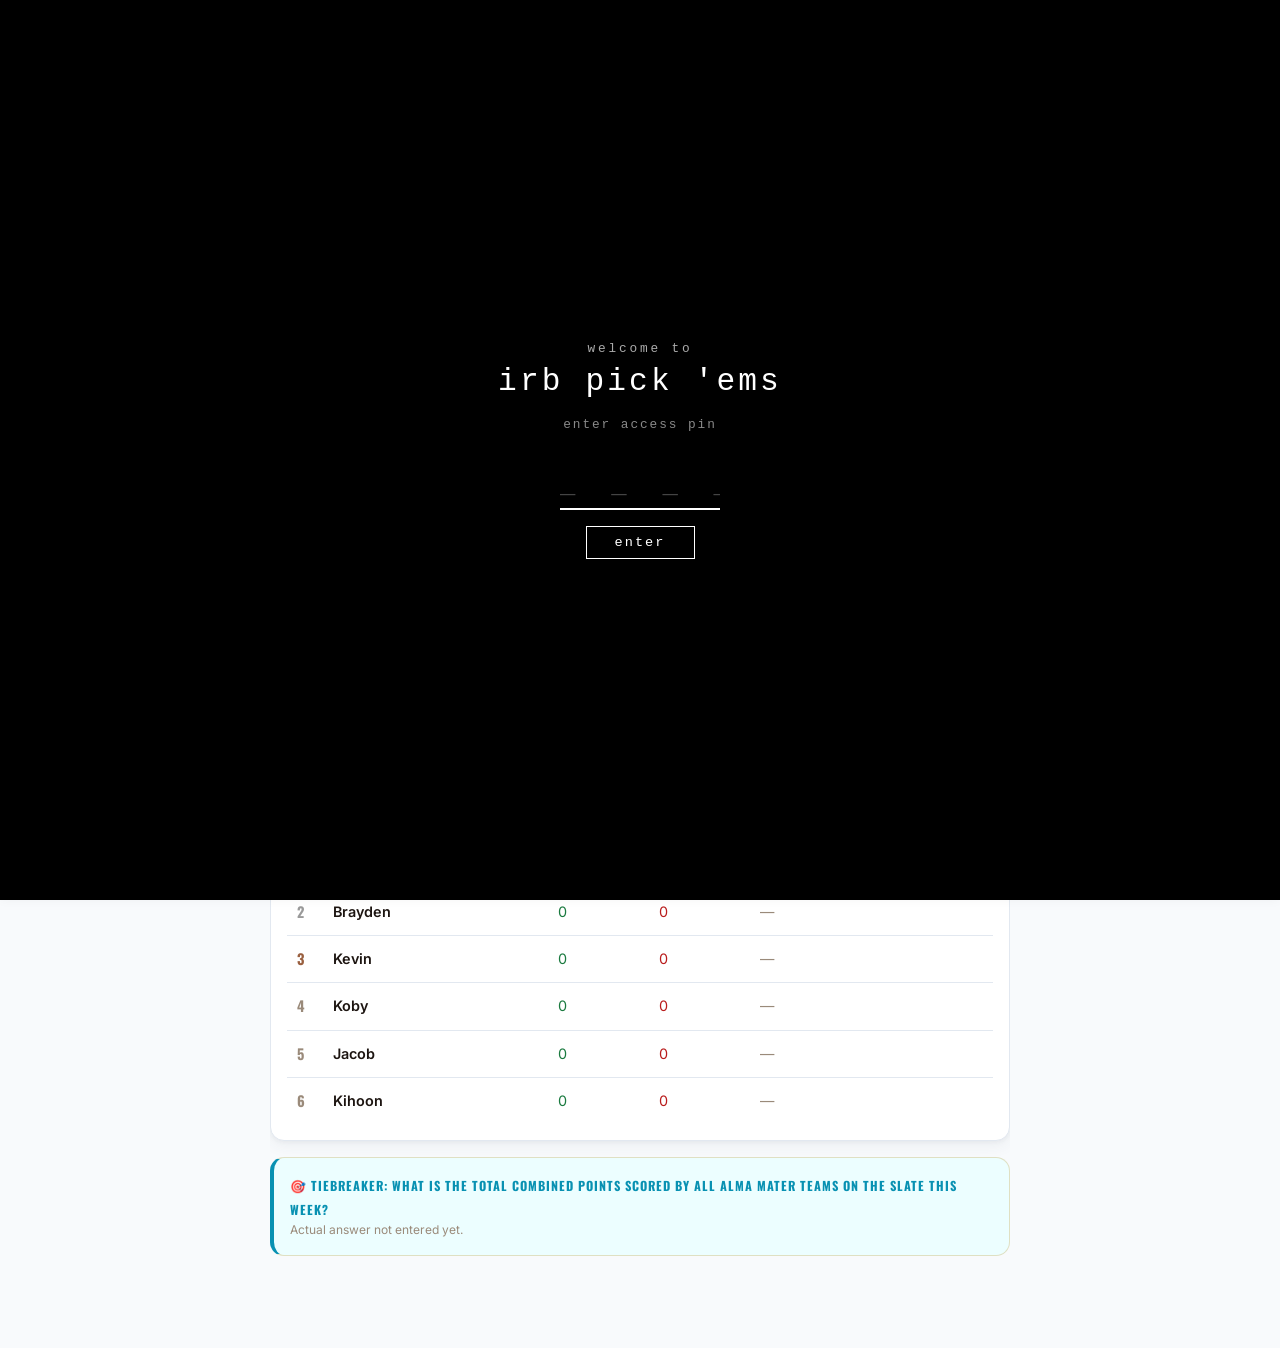
==== commit 6c33bcd4: "v0.17.4 — installed-app polish, chat owns the screen, header rebalance Installed app: football-on-bl" ====
--- a/index.html
+++ b/index.html
@@ -2,12 +2,17 @@
 <html lang="en">
 <head>
   <meta charset="UTF-8" />
-  <meta name="viewport" content="width=device-width, initial-scale=1.0, viewport-fit=cover" />
+  <!-- UN-100: locks pinch/double-tap zoom for a stable native-app feel on the
+       installed app. Drew knowingly approved the WCAG 1.4.4 tradeoff on
+       2026-08-07 for this private six-person league — do not re-litigate. -->
+  <meta name="viewport" content="width=device-width, initial-scale=1.0, maximum-scale=1, user-scalable=no, viewport-fit=cover" />
   <meta name="theme-color" content="#500000" />
   <meta name="mobile-web-app-capable" content="yes" />
   <meta name="apple-mobile-web-app-capable" content="yes" />
   <meta name="apple-mobile-web-app-status-bar-style" content="black-translucent" />
-  <meta name="apple-mobile-web-app-title" content="CFB Pickems" />
+  <!-- UN-96: iOS reads this for the home-screen label — manifest.json's
+       short_name is already "Pickems"; this brings the two into agreement. -->
+  <meta name="apple-mobile-web-app-title" content="Pickems" />
   <meta name="description" content="Private college football pick'em league tracker" />
   <title>CFB Pickems</title>
   <!-- Stop browsers from serving a stale HTML shell from disk cache. -->
@@ -15,10 +20,15 @@
   <meta http-equiv="Pragma" content="no-cache" />
   <meta http-equiv="Expires" content="0" />
   <link rel="manifest" href="manifest.json" />
-  <link rel="apple-touch-icon" href="icons/icon-192.png" />
+  <!-- UN-96: iOS reads apple-touch-icon EXCLUSIVELY for the home-screen icon —
+       it does not consult manifest icons for this. sizes="180x180" is the
+       primary reference; the sizeless fallback below points at the same file
+       for older iOS. -->
+  <link rel="apple-touch-icon" sizes="180x180" href="icons/icon-180.png" />
+  <link rel="apple-touch-icon" href="icons/icon-180.png" />
   <link rel="icon" type="image/svg+xml" href="favicon.svg" />
   <link rel="icon" type="image/x-icon" href="favicon.ico" />
-  <link rel="stylesheet" href="css/styles.css?v=17-3" />
+  <link rel="stylesheet" href="css/styles.css?v=17-4" />
   <style>
     /* v14.1: Hide app shell until JS is ready so users don't see a flash of the
        maroon header before the PIN gate / dashboard renders. JS removes the
@@ -26,7 +36,10 @@
     body.cfbp-booting .page-wrapper { visibility: hidden; }
   </style>
 </head>
-<body class="cfbp-booting">
+<!-- UN-110: data-tab mirrors app.js navigateTo()'s active tab; set statically
+     here (matching the hardcoded default-active #page-dashboard below) so
+     there's no flash before JS runs navigateTo() for the first time. -->
+<body class="cfbp-booting" data-tab="dashboard">
 
 <!-- v0.16.0: Reveal-page PIN bypass. The CFP 2K26 reveal finale links to
      ?access=scribe — honor it by setting the SAME flag the real PIN gate sets
@@ -48,12 +61,17 @@
 </script>
 
 <!-- Inline theme bootstrap — runs before the module loads so users on a non-default
-     theme don't see a flash of the Aggie palette. Reads settings.theme directly. -->
+     theme don't see a flash of the wrong palette. Reads settings.theme directly.
+     v0.17.4: default corrected 'aggie' -> 'neutral'. This bootstrap disagreed with
+     storage.js getTheme() and app.js applyTheme(), which have both defaulted to
+     'neutral' since v0.17.0 (UN-65, school palettes are opt-in) — so a fresh device
+     flashed Aggie maroon for one frame before JS corrected it. Keep this literal in
+     sync with getTheme()'s fallback; it cannot import. -->
 <script>
   (function () {
     try {
       var s = JSON.parse(localStorage.getItem('cfbp_settings') || '{}');
-      var key = (s && s.theme) || 'aggie';
+      var key = (s && s.theme) || 'neutral';
       document.body.classList.add('theme-' + key);
     } catch (e) { /* fall back to default styles */ }
   })();
@@ -63,15 +81,20 @@
 
   <header class="app-header">
     <div class="app-header-inner">
-      <div class="app-logo">
-        <div class="app-logo-icon">🏈</div>
-        <div class="app-logo-text">CFB <span>Pickems</span></div>
-      </div>
+      <!-- UN-108: #header-meta is the LEFT slot now (was inside .header-right,
+           right-aligned, the bottom item of a 5-row vertical tower). Moved out
+           to balance the header against the identity/sync/tz/theme cluster on
+           the right. Keeps its id — refreshHeader() (js/app.js) targets it by
+           id, so no JS change was needed. -->
+      <div class="header-meta" id="header-meta"><strong>Loading…</strong></div>
       <div class="header-right">
+        <!-- UN-106: identity is the most actionable header state, so it renders
+             first. Empty + hidden until renderHeaderIdentity() (js/app.js) reads
+             getSession() — never a flash of "Sign In" before session resolves. -->
+        <button type="button" id="header-identity" class="header-identity" hidden></button>
         <span id="sync-badge" class="sync-badge"></span>
         <div id="tz-toggle" class="tz-toggle"></div>
         <div id="theme-toggle" class="theme-toggle-slot"></div>
-        <div class="header-meta" id="header-meta"><strong>Loading…</strong></div>
       </div>
     </div>
   </header>
@@ -99,24 +122,31 @@
     </section>
   </main>
 
+  <!-- UN-97: the six bottom-nav icons are the ONE named exception to "icons
+       are unicode emoji" (CLAUDE.md, CONVENTIONS.md #16, approved 2026-08-07).
+       Hand-authored inline SVG, viewBox 0 0 24 24, stroke="currentColor" on
+       one style throughout (outline, not filled — DI explicitly allows
+       either). currentColor + the EXISTING .nav-item.active,.nav-item:active
+       color rule (styles.css:101) themes these across all seven themes with
+       ZERO new color CSS. Do not widen this exception to any other icon. -->
   <nav class="bottom-nav">
     <button class="nav-item" data-tab="picks">
-      <span class="nav-icon">🏈</span><span>Picks</span>
+      <span class="nav-icon"><svg viewBox="0 0 24 24" fill="none" stroke="currentColor" stroke-width="2" stroke-linecap="round" stroke-linejoin="round" aria-hidden="true" focusable="false"><rect x="3" y="3" width="18" height="18" rx="3"/><polyline points="7.5 12.5 10.5 15.5 16.5 8.5"/></svg></span><span>Picks</span>
     </button>
     <button class="nav-item active" data-tab="dashboard">
-      <span class="nav-icon">📊</span><span>Dashboard</span>
+      <span class="nav-icon"><svg viewBox="0 0 24 24" fill="none" stroke="currentColor" stroke-width="2" stroke-linecap="round" stroke-linejoin="round" aria-hidden="true" focusable="false"><line x1="5" y1="19" x2="5" y2="13"/><line x1="12" y1="19" x2="12" y2="7"/><line x1="19" y1="19" x2="19" y2="10"/></svg></span><span>Dashboard</span>
     </button>
     <button class="nav-item" data-tab="chat">
-      <span class="nav-icon">💬</span><span>Chat</span>
+      <span class="nav-icon"><svg viewBox="0 0 24 24" fill="none" stroke="currentColor" stroke-width="2" stroke-linecap="round" stroke-linejoin="round" aria-hidden="true" focusable="false"><path d="M4 5.5a2 2 0 0 1 2-2h12a2 2 0 0 1 2 2v9a2 2 0 0 1-2 2H9l-4 3.5v-3.5H6a2 2 0 0 1-2-2v-9Z"/></svg></span><span>Chat</span>
     </button>
     <button class="nav-item" data-tab="leaderboard">
-      <span class="nav-icon">🏆</span><span>Standings</span>
+      <span class="nav-icon"><svg viewBox="0 0 24 24" fill="none" stroke="currentColor" stroke-width="2" stroke-linecap="round" stroke-linejoin="round" aria-hidden="true" focusable="false"><path d="M7 4h10v5a5 5 0 0 1-10 0V4Z"/><path d="M5 5H3v2a4 4 0 0 0 4 4.5"/><path d="M19 5h2v2a4 4 0 0 0-4 4.5"/><line x1="12" y1="14" x2="12" y2="18"/><line x1="8" y1="20.5" x2="16" y2="20.5"/><line x1="8" y1="20.5" x2="9" y2="18"/><line x1="16" y1="20.5" x2="15" y2="18"/></svg></span><span>Standings</span>
     </button>
     <button class="nav-item" data-tab="rules">
-      <span class="nav-icon">📋</span><span>Rules</span>
+      <span class="nav-icon"><svg viewBox="0 0 24 24" fill="none" stroke="currentColor" stroke-width="2" stroke-linecap="round" stroke-linejoin="round" aria-hidden="true" focusable="false"><rect x="5" y="4" width="14" height="17" rx="2"/><rect x="9" y="2.5" width="6" height="3" rx="1"/><line x1="8" y1="10" x2="16" y2="10"/><line x1="8" y1="14" x2="16" y2="14"/><line x1="8" y1="18" x2="13" y2="18"/></svg></span><span>Rules</span>
     </button>
     <button class="nav-item" data-tab="commissioner">
-      <span class="nav-icon">⚙️</span><span>Comm.</span>
+      <span class="nav-icon"><svg viewBox="0 0 24 24" fill="none" stroke="currentColor" stroke-width="2" stroke-linecap="round" stroke-linejoin="round" aria-hidden="true" focusable="false"><circle cx="12" cy="12" r="6.5"/><circle cx="12" cy="12" r="2"/><line x1="12" y1="2" x2="12" y2="4.5"/><line x1="12" y1="19.5" x2="12" y2="22"/><line x1="2" y1="12" x2="4.5" y2="12"/><line x1="19.5" y1="12" x2="22" y2="12"/><line x1="4.8" y1="4.8" x2="6.6" y2="6.6"/><line x1="17.4" y1="17.4" x2="19.2" y2="19.2"/><line x1="4.8" y1="19.2" x2="6.6" y2="17.4"/><line x1="17.4" y1="6.6" x2="19.2" y2="4.8"/></svg></span><span>Comm.</span>
     </button>
   </nav>
 
@@ -125,14 +155,14 @@
 <div id="toast-container"></div>
 
 <!-- Cache-bust the main entry script so a stale browser cache can't serve v9 app.js. -->
-<script type="module" src="js/app.js?v=17-3"></script>
+<script type="module" src="js/app.js?v=17-4"></script>
 <script>
   // Service worker registration + auto-update.
   // When a new SW takes over (e.g. v10 replacing v9), force a one-time reload
   // so the user sees the new code instead of the cached v9 shell.
   if ('serviceWorker' in navigator) {
     window.addEventListener('load', () => {
-      navigator.serviceWorker.register('service-worker.js?v=17-3')
+      navigator.serviceWorker.register('service-worker.js?v=17-4')
         .then(reg => {
           console.log('[SW] registered:', reg.scope);
           // If there's already a waiting worker, tell it to activate now.
--- a/css/styles.css
+++ b/css/styles.css
@@ -86,18 +86,25 @@
 .section-header{padding:20px 0 12px;border-bottom:2px solid var(--maroon-tint);margin-bottom:16px}
 .section-header h2{color:var(--maroon)}.section-header .subtitle{color:var(--text-muted);font-size:.875rem;margin-top:2px}
 /* Header */
-.app-header{background:var(--maroon);border-bottom:3px solid var(--gold);position:sticky;top:0;z-index:100;box-shadow:0 2px 12px rgba(80,0,0,.25)}
+/* UN-98: on the installed app, viewport-fit=cover + a translucent status bar
+   (index.html) make safe-area insets non-zero and draw the app UNDER the
+   status bar / Dynamic Island. Mirrors the .bottom-nav pattern already proven
+   at styles.css:98,313 — env() with a 0px fallback so a Safari tab (inset 0)
+   is unaffected. */
+.app-header{background:var(--maroon);border-bottom:3px solid var(--gold);position:sticky;top:0;z-index:100;box-shadow:0 2px 12px rgba(80,0,0,.25);padding-top:env(safe-area-inset-top,0px)}
 .app-header-inner{max-width:var(--max-width);margin:0 auto;padding:12px var(--page-pad);display:flex;align-items:center;justify-content:space-between;gap:12px}
-.app-logo{display:flex;align-items:center;gap:10px}
-.app-logo-icon{width:36px;height:36px;background:var(--gold);border-radius:8px;display:flex;align-items:center;justify-content:center;font-size:20px}
-.app-logo-text{font-family:'Oswald',sans-serif;font-size:1.3rem;font-weight:700;color:#fff;letter-spacing:.06em}
-.app-logo-text span{color:var(--gold-light)}
-.header-meta{text-align:right;font-size:.75rem;color:rgba(255,255,255,.75);line-height:1.4}
+/* UN-108: header-meta is the LEFT slot (week label + status badge) now that
+   UN-109 removed the app-logo block that used to occupy it. */
+.header-meta{text-align:left;font-size:.75rem;color:rgba(255,255,255,.75);line-height:1.4}
 .header-meta strong{color:#fff;display:block;font-size:.82rem;font-family:'Oswald',sans-serif}
 /* Nav */
 .bottom-nav{position:fixed;bottom:0;left:0;right:0;height:var(--nav-height);background:#fff;border-top:1px solid var(--border);display:flex;z-index:100;box-shadow:0 -2px 12px rgba(0,0,0,.06);padding-bottom:env(safe-area-inset-bottom,0px)}
 .nav-item{flex:1;display:flex;flex-direction:column;align-items:center;justify-content:center;gap:3px;cursor:pointer;color:var(--text-muted);font-size:.62rem;font-family:'Inter',sans-serif;font-weight:600;letter-spacing:.04em;text-transform:uppercase;transition:color var(--transition);border:none;background:none;padding:6px 4px;min-height:44px;-webkit-tap-highlight-color:transparent}
 .nav-item .nav-icon{font-size:1.25rem;line-height:1}
+/* UN-97: inline SVG sized to the ~20px footprint the emoji it replaced had
+   (.nav-icon's 1.25rem font-size at the default 16px root). No color rule
+   here — currentColor inherits `color` from .nav-item / .nav-item.active. */
+.nav-icon svg{width:20px;height:20px;display:block}
 .nav-item.active,.nav-item:active{color:var(--maroon)}
 /* Cards */
 .card{background:var(--bg-card);border:1px solid var(--border);border-radius:var(--card-radius);padding:16px;box-shadow:var(--shadow-card)}
@@ -171,6 +178,12 @@
 /* Badges */
 .badge{display:inline-flex;align-items:center;gap:4px;padding:3px 9px;border-radius:20px;font-size:.68rem;font-weight:700;font-family:'Oswald',sans-serif;text-transform:uppercase;letter-spacing:.05em}
 .badge-draft{background:#F5F3EE;color:var(--text-muted);border:1px solid var(--border)}
+/* UN-101: chat is still being tested. Same variables .badge-draft uses
+   (--text-muted/--border) — background reuses the theme var closest to
+   .badge-draft's hardcoded fill instead of adding a new hardcoded color
+   (CONVENTIONS #13). No animation — chat surfaces use the static variant
+   (locked, v0.17.2, same rule that keeps thread-header colors static). */
+.badge-beta{background:var(--bg-input);color:var(--text-muted);border:1px solid var(--border)}
 .badge-open{background:var(--win-bg);color:var(--win);border:1px solid rgba(26,122,63,.3)}
 .badge-locked{background:var(--maroon-pale);color:var(--maroon);border:1px solid var(--maroon-tint)}
 .badge-live{background:var(--live-bg);color:var(--live);border:1px solid rgba(220,38,38,.3);animation:pulse 1.5s infinite}
@@ -245,6 +258,38 @@
 .player-name-cell{font-weight:600;color:var(--text-primary)}
 .points-cell{font-family:'Oswald',sans-serif;font-size:1.1rem;font-weight:700;color:var(--maroon);text-align:right}
 .winner-row td{background:rgba(192,155,58,.06)}.loser-row td{background:rgba(185,28,28,.04)}
+/* UN-105a — horizontal-scroll edge-fade cue. ONE shared class applied to
+   every wide-table wrapper (.dashboard-scroll here + .batch-grid-scroll
+   below) by the ONE shared binder (initScrollFades in app.js). Both edges
+   default to opacity:0 — .scroll-fade-active (set only when the container
+   genuinely overflows) is required before either can show at all, so a
+   table that already fits on-screen never hints at a scroll that doesn't
+   exist. .scroll-fade-at-end hides the right fade once fully scrolled right;
+   .scroll-fade-scrolled reveals the left fade once scrolled away from the
+   start — both toggled by the same scroll listener, never a static gradient. */
+/* v0.17.4 (caught in review): the first version positioned these pseudo-elements
+   absolutely INSIDE the overflow-x:auto element, so they scrolled away with the
+   content — measured drifting to mid-table, and the left cue could never be seen
+   at all because it had already scrolled off by the time it switched on.
+
+   background-attachment:local is purpose-built for exactly this. The two `local`
+   layers are painted relative to the CONTENT and cover the gradients at the
+   respective ends; the two `scroll` gradient layers are painted relative to the
+   SCROLLPORT and so stay pinned at the edges. The result: each fade shows only
+   when there is more content that way, hides itself at the boundary, and shows
+   nothing at all when the content fits — with no JS and nothing to drift. */
+.scroll-fade{
+  background-image:
+    linear-gradient(to right, var(--bg-card), transparent),
+    linear-gradient(to left,  var(--bg-card), transparent),
+    linear-gradient(to right, rgba(0,0,0,.13), transparent),
+    linear-gradient(to left,  rgba(0,0,0,.13), transparent);
+  background-position: left center, right center, left center, right center;
+  background-repeat: no-repeat;
+  background-size: 28px 100%, 28px 100%, 14px 100%, 14px 100%;
+  background-attachment: local, local, scroll, scroll;
+}
+
 /* Dashboard table */
 .dashboard-scroll{overflow-x:auto;-webkit-overflow-scrolling:touch;border-radius:var(--card-radius);border:1px solid var(--border)}
 .dashboard-table{width:100%;border-collapse:collapse;min-width:420px}
@@ -275,7 +320,10 @@
 .refresh-btn-mini{background:none;border:1px solid var(--border);color:var(--text-muted);cursor:pointer;font-size:.75rem;padding:4px 10px;border-radius:6px;display:flex;align-items:center;gap:4px;transition:all var(--transition)}
 .refresh-btn-mini:hover{border-color:var(--maroon);color:var(--maroon)}
 /* Toast */
-#toast-container{position:fixed;top:76px;right:16px;left:16px;z-index:1000;display:flex;flex-direction:column;gap:8px;pointer-events:none;max-width:420px;margin:0 auto}
+/* UN-98 coupled change: once .app-header can grow taller in standalone (safe
+   area padding above), a flat 76px no longer clears it — grow with the same
+   inset so the toast never lands under the new taller header. */
+#toast-container{position:fixed;top:calc(76px + env(safe-area-inset-top,0px));right:16px;left:16px;z-index:1000;display:flex;flex-direction:column;gap:8px;pointer-events:none;max-width:420px;margin:0 auto}
 .toast{background:#fff;border:1.5px solid var(--border);border-radius:var(--card-radius);padding:12px 16px;display:flex;align-items:center;gap:10px;box-shadow:0 4px 20px rgba(0,0,0,.12);animation:toast-in .25s ease;pointer-events:all;font-size:.9rem;color:var(--text-primary)}
 .toast.success{border-color:var(--win)}.toast.error{border-color:var(--loss)}.toast.warning{border-color:var(--gold)}
 @keyframes toast-in{from{opacity:0;transform:translateY(-12px)}to{opacity:1;transform:translateY(0)}}
@@ -317,7 +365,52 @@
 /* ── v7 ADDITIONS ─────────────────────────────────────────────────────────── */
 
 /* Timezone toggle in header */
-.header-right{display:flex;flex-direction:column;align-items:flex-end;gap:4px}
+/* UN-108, root cause verified: this was flex-direction:column — a five-row
+   vertical tower (identity, sync badge, tz, theme, header-meta) stacked
+   against a single small logo on the left. THAT was the literal mechanism
+   behind "unbalanced," not a spacing nit. header-meta moved out to become
+   its own left slot (above); row + wrap here is the other half of the fix —
+   .app-header-inner's existing justify-content:space-between now creates a
+   real left/right split instead of lopsided/tall vs. flat/wide. */
+.header-right{display:flex;flex-direction:row;align-items:center;flex-wrap:wrap;justify-content:flex-end;gap:8px}
+
+/* UN-111: tz/theme are global settings, not something every screen needs.
+   Hidden everywhere by default; shown only on the tabs where they're either
+   actionable (picks/dashboard, the default landing surfaces) or load-bearing
+   (commissioner — kickoff times render in Comm -> Games, app.js:3017,3239,3286,
+   and there is no admin-scoped tz control there, so dropping tz on that tab
+   would strand a commissioner mid-slate-review; theme has no page-content
+   dependency, so it stays literal to Drew's words and skips Comm). Tab keys
+   MUST match the nav's real data-tab values (index.html) — "leaderboard", not
+   "standings", is the one naming trap here. Visibility only; both controls
+   stay reachable from Dashboard, the default landing tab, so neither is
+   orphaned. */
+#tz-toggle,#theme-toggle{display:none}
+body[data-tab="picks"] #tz-toggle,
+body[data-tab="dashboard"] #tz-toggle,
+body[data-tab="commissioner"] #tz-toggle{display:flex}
+body[data-tab="picks"] #theme-toggle,
+body[data-tab="dashboard"] #theme-toggle{display:inline-flex}
+
+/* UN-110: chat owns the screen — REVERSES UN-104's same-day "keep the header,
+   make it unobtrusive" answer. See the #page-chat.active flex-column block
+   (chat page section, below) for the layout this enables. */
+body[data-tab="chat"] .app-header{display:none}
+
+/* UN-106: signed-in indicator / low-friction sign-in CTA. One element serves
+   BOTH states so it adds no net clutter to an already-crowded header. Padding
+   gives a >=40x40 tap target (CONVENTIONS #17) even though the visible avatar
+   is smaller, same "pad the wrapper" technique as .nav-item. */
+.header-identity{display:flex;align-items:center;gap:6px;background:none;border:none;cursor:pointer;
+  padding:8px 4px;min-height:40px;min-width:40px;-webkit-tap-highlight-color:transparent}
+.header-identity[hidden]{display:none}
+.header-identity-avatar{width:27px;height:27px;border-radius:50%;background:var(--gold);color:var(--maroon);
+  display:inline-flex;align-items:center;justify-content:center;font-family:'Oswald',sans-serif;
+  font-size:.68rem;font-weight:700;flex-shrink:0}
+.header-identity-name{color:#fff;font-family:'Oswald',sans-serif;font-size:.8rem;font-weight:600}
+.header-identity-pill{background:rgba(255,255,255,.15);border:1px solid rgba(255,255,255,.4);color:#fff;
+  font-family:'Oswald',sans-serif;font-size:.72rem;font-weight:700;letter-spacing:.03em;
+  padding:4px 12px;border-radius:20px}
 .tz-toggle{display:flex;gap:2px}
 .tz-btn{background:rgba(255,255,255,.15);border:1px solid rgba(255,255,255,.25);color:rgba(255,255,255,.7);font-family:'Oswald',sans-serif;font-size:.62rem;font-weight:700;letter-spacing:.04em;padding:3px 7px;border-radius:6px;cursor:pointer;transition:all .15s}
 .tz-btn.active,.tz-btn:hover{background:var(--gold);color:#1C1410;border-color:var(--gold)}
@@ -648,11 +741,10 @@
 @media (max-width: 480px) {
   :root { --page-pad: 14px; }
   .app-header-inner { gap: 8px; padding: 10px var(--page-pad); }
-  .app-logo-text { font-size: 1.05rem; }
-  .app-logo-icon { width: 30px; height: 30px; font-size: 17px; }
-  /* Header right-side: PT/MT/CT/ET + theme dropdown + sync badge + meta were
-     fighting for horizontal space. Allow them to wrap onto a second line on
-     phones; on desktop they stay inline. */
+  /* Header right-side: PT/MT/CT/ET + theme dropdown + sync badge were
+     fighting for horizontal space (UN-108 moved header-meta out to its own
+     left slot, but the right cluster can still wrap on its own). Allow them
+     to wrap onto a second line on phones; on desktop they stay inline. */
   .header-right { flex-wrap: wrap; justify-content: flex-end; gap: 6px; row-gap: 4px; }
   .header-meta { font-size: .65rem; }
   /* Pick buttons: thumb-friendly without overflowing. */
@@ -665,13 +757,17 @@
   .pin-input, .email-input { width: 100%; }
   /* Available-games filter bar: each control on its own line. */
   .avail-filter-label { min-width: 100%; }
-  /* Toasts: edge-to-edge with consistent inset. */
-  #toast-container { left: 8px; right: 8px; top: 70px; }
+  /* Toasts: edge-to-edge with consistent inset. Same UN-98 coupled fix as the
+     base rule above — this override sits in a <=480px media query that
+     matches virtually every phone, so without the env() term here the base
+     rule's fix would be completely masked on the real devices it targets. */
+  #toast-container { left: 8px; right: 8px; top: calc(70px + env(safe-area-inset-top,0px)); }
   /* Section cards: tighter inner padding. */
   .card { padding: 12px; }
   /* Bottom nav: trim font so 5 tabs fit comfortably. */
   .nav-item { font-size: .62rem; }
   .nav-icon { font-size: 1.1rem; }
+  .nav-icon svg { width: 18px; height: 18px; }
   /* Sync stats — go single-column. */
   .sync-stats { grid-template-columns: 1fr; }
 }
@@ -679,8 +775,12 @@
 /* Very narrow (under 360px — older iPhone SE / mini) */
 @media (max-width: 360px) {
   :root { --page-pad: 10px; }
-  .app-logo-text { font-size: .95rem; }
-  .header-meta { display: none; }
+  /* UN-108 follow-through: header-meta used to be hidden here because it was
+     the LAST, lowest-priority item crammed into the right-side tower. It is
+     now the header's LEFT slot (week label + status badge) — hiding it would
+     leave that side empty and undo the balance fix on exactly the narrowest
+     devices. Left visible; .header-meta{font-size:.65rem} from the <=480px
+     tier above still applies. */
   .nav-item span:last-child { font-size: .58rem; }
 }
 
@@ -744,6 +844,12 @@
 .reaction-picker{position:absolute;top:100%;left:0;margin-top:4px;background:var(--bg-card);
   border:1px solid var(--border);border-radius:8px;padding:4px;display:flex;gap:2px;
   box-shadow:var(--shadow-card);z-index:50}
+/* v0.17.4 (caught in review): the composer-scoped rule that fixed this was
+   deleted along with the composer picker, and no equivalent was written for the
+   new per-message anchor. A picker at top:100% on the newest message — bottom
+   of the screen, the common case — opened underneath .bottom-nav (z-index 100)
+   and the user saw nothing happen. Open upward from a message, and clear the nav. */
+.chat-msg .reaction-picker{top:auto;bottom:100%;margin:0 0 4px;z-index:150}
 .reaction-pick-option{background:transparent;border:none;cursor:pointer;font-size:1.1rem;padding:4px 6px;
   border-radius:6px;line-height:1;transition:background var(--transition)}
 .reaction-pick-option:hover{background:var(--bg-input)}
@@ -805,11 +911,21 @@
 @media (max-width: 480px) { .spread-input-row{grid-template-columns:1fr} }
 
 /* ── v15.1: Persistent backend-error banner (loud-fail) ────────────────────────
-   Sticks to the top of the viewport whenever cross-device sync is broken so
-   players and the commissioner can SEE that their submissions might not be
-   reaching the league. Dismissable but not auto-hidden. Replaced by a new
-   message in place if multiple errors fire. */
-.backend-error-banner{position:sticky;top:0;left:0;right:0;z-index:200;
+   Whenever cross-device sync is broken, players and the commissioner must SEE
+   that their submissions might not be reaching the league. Dismissable but
+   not auto-hidden. Replaced by a new message in place if multiple errors fire.
+   Regression fix (batch 4, v0.17.5) — AD-06 violation: showBackendErrorBanner()
+   (js/app.js) does document.body.appendChild(el), which appends AFTER
+   .page-wrapper closes. position:sticky sticks relative to the element's OWN
+   flow position, which was below the entire app — on any page taller than one
+   viewport a player had to scroll past all content to ever see it. CLAUDE.md
+   and AD-06 both describe "a persistent red banner on every screen"; it had
+   not been that. Fixed to position:fixed (correct for a body-level element
+   that isn't part of any scrolling flow) + env(safe-area-inset-top) so it
+   clears the status bar on the installed app, same pattern as .app-header
+   (UN-98). */
+.backend-error-banner{position:fixed;top:0;left:0;right:0;z-index:200;
+  padding-top:env(safe-area-inset-top,0px);
   background:#7c1010;color:#fff;font-family:'Inter',sans-serif;border-bottom:3px solid #4a0808;
   box-shadow:0 2px 8px rgba(0,0,0,.25)}
 .beb-inner{max-width:var(--max-width);margin:0 auto;display:flex;align-items:flex-start;gap:10px;
@@ -1237,9 +1353,21 @@
 .faq-lifecycle{display:flex;flex-direction:column;gap:10px;margin-top:6px}
 .faq-stage{display:flex;gap:10px;align-items:flex-start;font-size:.83rem}
 .faq-stage .badge{flex:0 0 auto;margin-top:2px}
-.faq-perms{width:100%;border-collapse:collapse;font-size:.78rem;margin-top:6px}
-.faq-perms th,.faq-perms td{padding:6px 6px;border-bottom:1px solid var(--bg-input);text-align:left;vertical-align:top}
-.faq-perms th:nth-child(2),.faq-perms th:nth-child(3),.faq-perms td:nth-child(2),.faq-perms td:nth-child(3){text-align:center;white-space:nowrap}
+/* UN-105b — table-layout:fixed with explicit column widths so all three
+   columns actually fit (this table has no scroll wrapper, unlike
+   .dashboard-scroll — the goal is to FIT, not to scroll). The former
+   white-space:nowrap on cols 2/3 forced full sentences onto one line, which
+   overflowed and was silently clipped by .main-content{overflow-x:hidden}.
+   Left-align (the table default, no per-column override needed) instead of
+   center — with a fixed column width, left-align pins the leading emoji to
+   the same x-position on every row, which is what fixes the "emoji not in a
+   straight column" complaint; center-align drifts with each cell's text
+   length. */
+.faq-perms{width:100%;border-collapse:collapse;font-size:.78rem;margin-top:6px;table-layout:fixed}
+.faq-perms th,.faq-perms td{padding:6px 6px;border-bottom:1px solid var(--bg-input);text-align:left;vertical-align:top;word-wrap:break-word}
+.faq-perms th:nth-child(1),.faq-perms td:nth-child(1){width:46%}
+.faq-perms th:nth-child(2),.faq-perms td:nth-child(2){width:27%}
+.faq-perms th:nth-child(3),.faq-perms td:nth-child(3){width:27%}
 .faq-perms thead th{color:var(--maroon);font-family:'Oswald',sans-serif}
 
 /* ── Chat: nav badge ── */
@@ -1258,7 +1386,54 @@
 .chat-pill.active{background:var(--maroon);border-color:var(--maroon);color:#fff}
 .chat-unread-dot{background:#D62828;color:#fff;font-size:.6rem;font-weight:700;border-radius:9px;min-width:16px;height:16px;display:inline-flex;align-items:center;justify-content:center;padding:0 4px}
 .chat-pill.active .chat-unread-dot{background:#fff;color:var(--maroon)}
-.chat-scroll{background:var(--bg-card);border-radius:var(--card-radius);padding:10px;max-height:56vh;overflow-y:auto;box-shadow:0 1px 3px rgba(0,0,0,.06)}
+/* UN-110 (batch 4, v0.17.5) — REVERSES UN-104's SAME-DAY "keep the header,
+   make it unobtrusive" answer. Authoritative; do not re-litigate (see the
+   ledger's UN-110 row). Drew: chat should take up the majority of the visible
+   space "just like a chat window in any messaging app," so the header is
+   removed on this tab entirely (`body[data-tab="chat"] .app-header`, near
+   the top of this file with the rest of the header rules).
+
+   This REPLACES UN-104's mechanism outright, not a patch on top of it: once
+   the header is display:none, `_syncChatStickyMetrics()` (chat-ui.js)
+   measuring it returns 0, and the calc()-based max-height that used to read
+   `--chat-sticky-top` would be permanently wrong. `#page-chat.active` is a
+   real flex column instead, with an explicit bounded height — the header row
+   + pills + view header, the offline banner, the retention notice, and the
+   composer are all ordinary `flex:0 0 auto` items; `.chat-scroll` is the ONE
+   `flex:1 1 auto` child that actually scrolls.
+
+   Why this survives the trap that killed UN-104's first attempt (v0.17.4:
+   position:sticky was inert because `.page-wrapper`/`.main-content` both set
+   overflow-x:hidden, which makes overflow-y compute to `auto`, making THEM
+   the nearest scrolling ancestor instead of the viewport): this uses NO
+   position:sticky anywhere. Flex distribution and a bounded overflow:auto
+   child are unaffected by an ancestor's overflow-x:hidden. */
+#page-chat.active{display:flex;flex-direction:column;
+  height:calc(100dvh - var(--nav-height) - env(safe-area-inset-bottom,0px));
+  padding-top:env(safe-area-inset-top,0px);
+  overflow:hidden}
+@supports not (height:100dvh){#page-chat.active{height:calc(100vh - var(--nav-height) - env(safe-area-inset-bottom,0px))}}
+/* Consequence of the above, not itself spelled out in the design input
+   (flagged here, same as the --chat-composer-h "jump to latest" fix was
+   flagged in UN-104's handoff): .main-content's generic padding-bottom
+   (calc(nav-height + safe-area-inset-bottom + 20px), base rule + the
+   @supports override near the top of this file) exists so pages that scroll
+   as a normal document clear the FIXED .bottom-nav. #page-chat.active already
+   subtracts nav-height + the safe-area inset from its own explicit height, so
+   without this override .main-content would demand ~20px MORE height than the
+   viewport actually has (double-counting the nav clearance), forcing the
+   whole page to scroll on chat and defeating "no scroll needed to see the
+   composer." Higher specificity (0,2,1) wins over both the base rule and its
+   @supports override regardless of source order or feature support. */
+body[data-tab="chat"] .main-content{padding-bottom:0}
+.chat-sticky-stack,.chat-offline-banner,.chat-retention-notice,.chat-composer,#chat-jump{flex:0 0 auto}
+/* min-height:0 is REQUIRED — a flex child will not shrink or scroll without
+   it (the flex default min-height is `auto`, i.e. "at least as tall as my
+   content"). Omitting it produces a page that looks fine until the thread is
+   long enough to push the composer off-screen. Classic flex-scroll bug. */
+.chat-scroll{background:var(--bg-card);border-radius:var(--card-radius);padding:10px;box-shadow:0 1px 3px rgba(0,0,0,.06);
+  overflow-y:auto;-webkit-overflow-scrolling:touch;
+  flex:1 1 auto;min-height:0;max-height:none}
 .chat-load-older{display:block;margin:0 auto 8px;background:var(--bg-input);border:none;border-radius:999px;padding:4px 12px;font-size:.7rem;color:var(--text-secondary);cursor:pointer}
 .chat-day-sep{text-align:center;font-size:.65rem;color:var(--text-muted);letter-spacing:.06em;text-transform:uppercase;margin:12px 0 6px}
 .chat-empty{text-align:center;color:var(--text-secondary);padding:28px 0;font-size:.9rem}
@@ -1292,35 +1467,51 @@
 .chat-reactions{display:flex;gap:4px;margin-top:3px;flex-wrap:wrap}
 .chat-react-pill{background:var(--bg-card-alt);border:1px solid var(--bg-input);border-radius:999px;padding:1px 7px;font-size:.7rem;cursor:pointer}
 .chat-react-pill.me{border-color:var(--maroon);background:var(--maroon-pale)}
-.chat-actions{display:flex;gap:2px;margin-top:2px;opacity:0;transition:opacity .15s}
-.chat-msg:hover .chat-actions,.chat-msg:focus-within .chat-actions{opacity:1}
-@media (hover:none){.chat-actions{opacity:.75}}
-.chat-act{background:none;border:none;font-size:.78rem;cursor:pointer;padding:2px 4px;border-radius:6px}
+/* position:relative anchors the UN-103 per-message react picker
+   (.reaction-picker), appended as a child of .chat-actions. */
+/* v0.17.4 (caught in review): opacity:0 alone left a 40px-tall strip of LIVE
+   controls under every message on touch. 🏛 pin and 📎 callout fire with no
+   confirmation, so a stray tap could publish someone's message to the Hall of
+   Records. Hidden must mean untappable. */
+.chat-actions{display:flex;gap:4px;margin-top:2px;opacity:0;pointer-events:none;transition:opacity .15s;position:relative}
+/* Desktop — UNCHANGED by UN-103 (Drew: "desktop needs zero changes"). Matches
+   Slack/Discord convention already. */
+.chat-msg:hover .chat-actions,.chat-msg:focus-within .chat-actions{opacity:1;pointer-events:auto}
+/* UN-103: touch previously left this permanently semi-visible
+   (opacity:.75 on every message, every screen) — "too busy" (Drew). Touch now
+   starts hidden like desktop and reveals ONE message's actions via a
+   long-press (bindMessageActionsLongPress, chat-ui.js), which adds
+   .chat-actions-revealed to that message only. */
+@media (hover:none){.chat-msg.chat-actions-revealed .chat-actions{opacity:1;pointer-events:auto}}
+/* CONVENTIONS #17 — was padding:2px 4px, well under the 40px tap-target
+   floor. Bumped now that this row is reachable by touch at all. */
+.chat-act{background:none;border:none;font-size:.85rem;cursor:pointer;border-radius:8px;padding:0;min-width:40px;min-height:40px;display:inline-flex;align-items:center;justify-content:center;box-sizing:border-box}
 .chat-act:hover{background:var(--bg-input)}
 .chat-game-chip{background:var(--maroon-pale);border:none;border-radius:6px;padding:1px 7px;font-size:.62rem;font-weight:600;color:var(--maroon);cursor:pointer}
 
 /* composer */
 .chat-composer{margin-top:10px;background:var(--bg-card);border-radius:var(--card-radius);padding:8px;box-shadow:0 1px 3px rgba(0,0,0,.06)}
+/* UN-104 wanted #page-chat's OWN composer (not the bottom-sheet's, which also
+   uses .chat-composer but lives outside #page-chat under #chat-sheet-wrap) to
+   stay pinned above the bottom nav instead of scrolling away at the bottom of
+   the page. v0.17.4 tried position:sticky here and found it INERT —
+   .page-wrapper and .main-content both set overflow-x:hidden, so overflow-y
+   computes to auto, they become the nearest scrolling ancestor, and they
+   never scroll — so that rule was removed rather than left for someone to
+   "fix" a rule that was never applying.
+   UN-110 (batch 4) actually delivers the original pin, via a different
+   mechanism: the composer is now an ordinary `flex:0 0 auto` item in
+   `#page-chat.active`'s bounded flex column (see that block, above) — it
+   sits at a fixed position in the viewport for free, no position:sticky
+   needed, because `.chat-scroll` is the only child that scrolls. */
 .chat-composer-row{display:flex;gap:8px;align-items:flex-end}
 .chat-input{flex:1;border:1px solid var(--bg-input);background:var(--bg-input);border-radius:12px;padding:9px 12px;font-size:.9rem;font-family:inherit;resize:none;max-height:120px}
 .chat-input:focus{outline:2px solid var(--maroon-light)}
 .chat-send-btn{flex:0 0 40px;width:40px;height:40px;border-radius:50%;border:none;background:var(--maroon);color:#fff;font-size:1rem;cursor:pointer}
-/* position:relative anchors the item G "more emoji" picker (.reaction-picker,
-   reused verbatim from the dashboard's game-reaction picker), which is
-   position:absolute;top:100%;left:0 relative to this row. */
-.chat-composer-foot{display:flex;justify-content:space-between;align-items:center;margin-top:4px;position:relative}
-.chat-emoji-row{display:flex;gap:2px;align-items:center}
-.chat-emoji-insert{background:none;border:none;font-size:1rem;cursor:pointer;padding:2px}
-/* v0.17.3 (caught in review): this inherited .chat-emoji-insert's padding:2px
-   and shrank the font, landing at roughly an 18px tap target against the 40px
-   floor (CONVENTIONS #17). Same class of miss as the .chat-pill fix in v0.17.2. */
-.chat-emoji-more{opacity:.6;font-size:1rem;min-width:40px;min-height:40px;padding:0;
-  display:inline-flex;align-items:center;justify-content:center}
-.chat-emoji-more:hover{opacity:1}
-/* The composer foot sits at the BOTTOM of the chat page, so a picker anchored
-   top:100% opened off-screen underneath the bottom nav (z-index 100) and the
-   user saw nothing happen. Open upward, and clear the nav. */
-.chat-composer-foot .reaction-picker{top:auto;bottom:100%;margin:0 0 4px;z-index:150}
+/* UN-103: the emoji row (insert buttons + "more emoji" picker) is gone from
+   the composer foot entirely — Drew: players use their own keyboard's emoji.
+   What's left is just the char count. */
+.chat-composer-foot{display:flex;justify-content:flex-end;align-items:center;margin-top:4px}
 .chat-char-count{font-size:.65rem;color:#B02A37;font-weight:700}
 .chat-replying,.chat-target-note{font-size:.7rem;color:var(--text-secondary);background:var(--bg-card-alt);border-radius:8px;padding:4px 8px;margin-bottom:6px;display:flex;justify-content:space-between;gap:6px}
 .chat-replying button{background:none;border:none;cursor:pointer;font-size:.7rem}
@@ -1354,7 +1545,11 @@
 .chat-sheet-sub{font-size:.7rem;color:var(--text-muted)}
 .chat-sheet-header-actions{display:flex;gap:6px;align-items:center}
 .chat-sheet-close{background:var(--bg-input);border:none;border-radius:50%;width:30px;height:30px;cursor:pointer}
-.chat-sheet-scroll{flex:1;max-height:none;min-height:180px}
+/* v0.17.4: this inherited overflow-y from .chat-scroll. When that was removed,
+   sheet content spilled out of the sheet, unclipped and unscrollable, over the
+   composer and the backdrop. Declare it here so it never depends on a sibling
+   surface's rule again. max-height:none is correct — the flex parent bounds it. */
+.chat-sheet-scroll{flex:1;max-height:none;min-height:180px;overflow-y:auto;-webkit-overflow-scrolling:touch}
 
 /* Item F — game thread header colors, mirroring the dashboard's covering/
    trailing/won/lost palette for the CURRENT VIEWER's own pick. Applied to
@@ -1384,9 +1579,29 @@
 
 
 /* ═══ v0.17.0 — one-room chat, notifications, identity ═══ */
-.chat-header-row{display:flex;justify-content:space-between;align-items:flex-start;gap:8px}
+/* UN-104: this row used to pair with .section-header (20/12px padding + a
+   border, the same treatment every OTHER page's title gets) plus a second
+   "SCRIBE on duty" subtitle line beneath it — a two-line block competing with
+   the global maroon header right above it. It's ONE compact, quiet line now:
+   smaller type, tighter padding, no subtitle. It lives inside
+   .chat-sticky-stack below, so it docks with the pills/view-header as a unit. */
+.chat-header-row{display:flex;justify-content:space-between;align-items:center;gap:8px;padding:8px 0 6px;border-bottom:1px solid var(--border)}
+.chat-header-row h2{font-size:1.05rem;color:var(--maroon);margin:0;display:flex;align-items:center;gap:8px}
 .chat-pending{font-size:.7rem}
-/* Retention notice (UN-8x) — below the pill row, above the message stream.
+/* UN-104: the compact header row + filter pills + optional per-game view
+   header dock TOGETHER as one unit at the top of the page.
+   UN-110 (batch 4): this used to stick beneath a runtime-measured
+   `.app-header` height via a CSS var (`--chat-sticky-top`, chat-ui.js
+   `_syncChatStickyMetrics`) — inert naming now removed. `.app-header` is
+   `display:none` on the chat tab entirely, and `.chat-sticky-stack` is just
+   an ordinary `flex:0 0 auto` item at the top of `#page-chat.active`'s flex
+   column (see that block, above) — flex order does the stacking, no offset
+   math needed. #page-chat ONLY: .page-wrapper/.main-content are shared by
+   every other tab. */
+#page-chat .chat-sticky-stack{background:var(--bg);padding-bottom:2px}
+/* Offline banner + retention notice render ABOVE the sticky stack in normal
+   flow (Drew's spec) — they push it down rather than floating separately.
+   Retention notice (UN-8x) — above the sticky stack, in normal flow.
    Uses the existing text-muted/text-xs utilities for color/size; this rule is
    spacing only, so it carries no theme risk (no hardcoded colors). */
 .chat-retention-notice{margin:2px 0 8px}
@@ -1416,6 +1631,14 @@
 .chat-jump-latest{position:sticky;bottom:76px;margin-left:auto;display:block;
   background:var(--maroon);color:#fff;border:none;border-radius:999px;padding:6px 14px;
   font-size:.75rem;cursor:pointer;box-shadow:var(--shadow-btn)}
+/* UN-104 consequence (not itself in the design input, flagged in the
+   handoff): the composer is sticky now, so the flat 76px above no longer
+   clears it — this button would render UNDER the composer instead of above
+   it. Same measured-not-guessed approach as the header offset: chat-ui.js
+   measures the real composer height and publishes --chat-composer-h; the
+   fallback (90px) is a generous over-estimate on purpose, since sitting a
+   little high is a much safer failure mode than sitting under the composer. */
+#page-chat .chat-jump-latest{bottom:calc(var(--nav-height) + env(safe-area-inset-bottom, 0px) + var(--chat-composer-h,90px) + 10px);z-index:46}
 .chat-flash{animation:chatFlash 1.2s ease-out}
 @keyframes chatFlash{0%{background:var(--gold-pale)}100%{background:transparent}}
 .chat-load-older{display:block;margin:0 auto 10px;background:none;border:1px solid var(--border);
@@ -1442,14 +1665,24 @@
   padding:3px 10px;font-size:.72rem;cursor:pointer}
 .chat-mention-opt:hover{border-color:var(--maroon);color:var(--maroon)}
 /* Toast */
-.chat-toast{position:fixed;top:14px;left:50%;transform:translateX(-50%);z-index:1200;
+/* UN-99: same safe-area pattern as UN-98 so the floating chat toast clears
+   the camera housing / status bar on the installed app. */
+.chat-toast{position:fixed;top:calc(14px + env(safe-area-inset-top,0px));left:50%;transform:translateX(-50%);z-index:1200;
   display:flex;align-items:center;gap:10px;max-width:min(92vw,420px);
   background:var(--bg-card);border:1px solid var(--border-strong);border-radius:12px;
   padding:10px 14px;box-shadow:var(--shadow-card);cursor:pointer;animation:toastIn .25s ease-out}
 @keyframes toastIn{from{opacity:0;transform:translate(-50%,-8px)}to{opacity:1;transform:translate(-50%,0)}}
 .chat-toast-avatar{width:28px;height:28px;border-radius:50%;background:var(--maroon-pale);color:var(--maroon);
   display:inline-flex;align-items:center;justify-content:center;font-size:.7rem;font-weight:700;flex-shrink:0}
-.chat-toast-body{font-size:.78rem;line-height:1.3;overflow:hidden}
+.chat-toast-body{font-size:.78rem;line-height:1.3;overflow:hidden;flex:1;min-width:0}
+/* UN-102c: iMessage-style banners stay manually dismissible even when they
+   also time out (Drew: "needs to be able to be dismissed"). stopPropagation
+   on click (chat-ui.js) keeps this from also triggering the navigate-to-chat
+   behavior the rest of the toast has. CONVENTIONS #17 tap-target floor. */
+.chat-toast-dismiss{background:none;border:none;color:var(--text-muted);opacity:.7;cursor:pointer;
+  flex:0 0 auto;min-width:40px;min-height:40px;display:inline-flex;align-items:center;justify-content:center;
+  border-radius:50%;font-size:.85rem}
+.chat-toast-dismiss:hover{opacity:1;background:var(--bg-input)}
 /* Prefs */
 .chat-prefs .chat-prefs-row{display:flex;align-items:center;gap:12px;padding:6px 0;border-bottom:1px solid var(--border)}
 .chat-prefs .chat-prefs-row:last-child{border-bottom:none}
